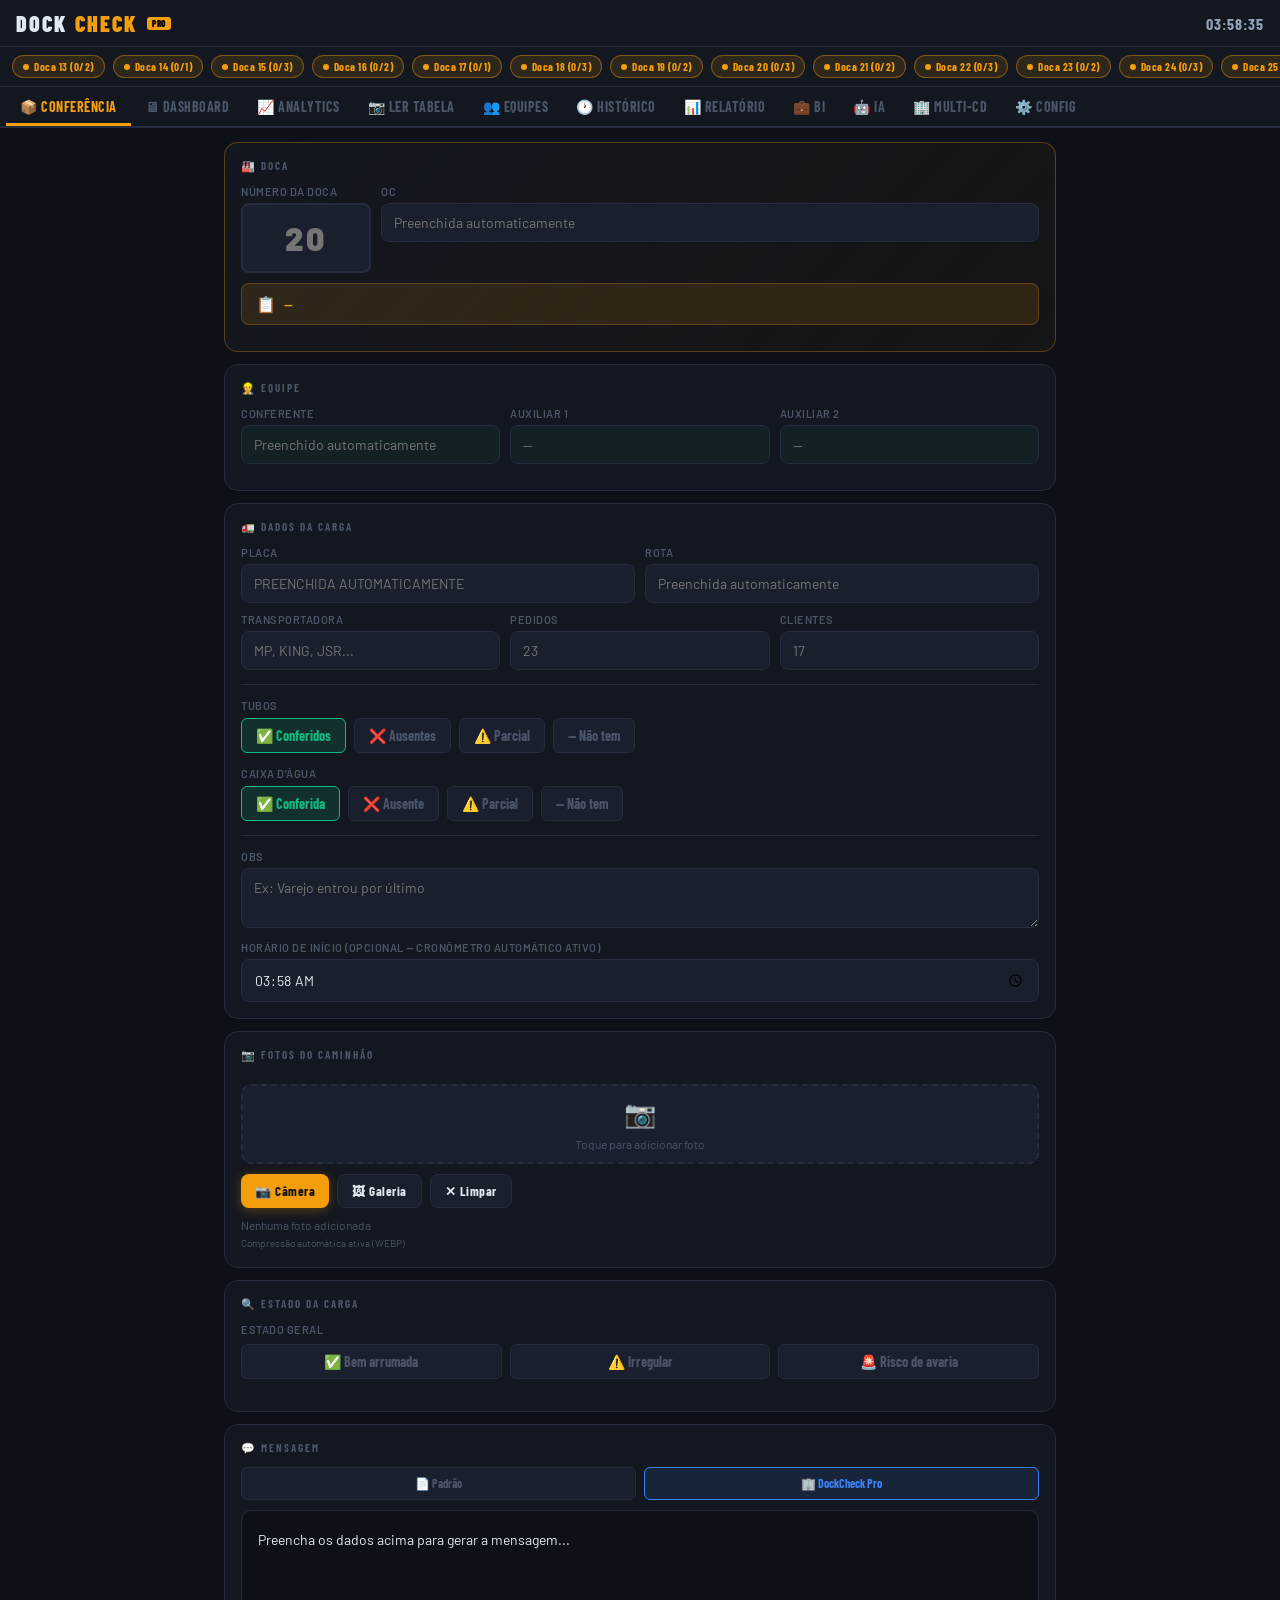
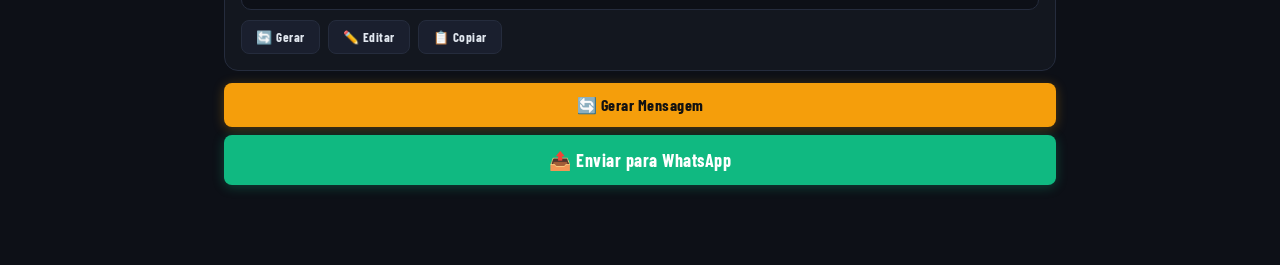
==== index.html @ 2755572d "Rename index-18.html to index.html" ====
<!DOCTYPE html>
<html lang="pt-BR">
<head>
<meta charset="UTF-8">
<meta name="viewport" content="width=device-width, initial-scale=1.0, maximum-scale=1.0, user-scalable=no">
<meta name="theme-color" content="#111318">
<meta name="mobile-web-app-capable" content="yes">
<meta name="apple-mobile-web-app-capable" content="yes">
<meta name="apple-mobile-web-app-status-bar-style" content="black-translucent">
<meta name="apple-mobile-web-app-title" content="DockCheck">
<link rel="manifest" href="manifest.json">
<link rel="apple-touch-icon" href="icons/icon-192.png">
<title>DockCheck PRO</title>
<!-- Fase 13: Theme + i18n — antes do splash para evitar flash -->
<script src="theme.js"></script>
<script src="i18n.js"></script>
<!-- Fase 13: Splash screen — deve ser o primeiro script a executar -->
<script src="splash.js"></script>
<link rel="preconnect" href="https://fonts.googleapis.com">
<link rel="stylesheet" href="https://fonts.googleapis.com/css2?family=Barlow+Condensed:wght@400;600;700;800;900&family=Barlow:wght@400;500;600&display=swap">
<link rel="stylesheet" href="style.css">
<link rel="stylesheet" href="mobile.css">
<!-- Socket.IO client para conexão realtime com Railway -->
<script src="https://cdn.socket.io/4.7.5/socket.io.min.js"></script>
</head>
<body>

<!-- TOPBAR -->
<header class="topbar">
  <div class="logo">DOCK<em>CHECK</em><span class="logo-badge">PRO</span></div>
  <div class="topbar-right">
    <div id="backend-status" style="display:none"></div>
    <span id="sync-queue-badge" style="display:none;font-size:10px;color:var(--acc);font-weight:700;font-family:'Barlow Condensed',sans-serif;letter-spacing:.3px"></span>
    <div id="header-user" style="display:none;align-items:center;gap:4px"></div>
    <div class="clock" id="clock">--:--</div>
  </div>
</header>

<!-- LIVE STRIP DE DOCAS ATIVAS -->
<div class="live-strip" id="live-strip">
  <div class="live-chip" style="color:var(--mut);border-color:transparent">⬡ Nenhuma doca ativa</div>
</div>

<!-- NAV -->
<nav class="nav">
  <button class="ntab on"  onclick="goTab('conferencia',this)">📦 Conferência</button>
  <button class="ntab"     onclick="goTab('dashboard',this)">🖥 Dashboard</button>
  <button class="ntab"     onclick="goTab('analytics',this)">📈 Analytics</button>
  <button class="ntab"     onclick="goTab('cloud',this)">📷 Ler Tabela</button>
  <button class="ntab"     onclick="goTab('equipes',this)">👥 Equipes</button>
  <button class="ntab"     onclick="goTab('historico',this)">🕐 Histórico</button>
  <button class="ntab"     onclick="goTab('relatorio',this)">📊 Relatório</button>
  <button class="ntab"     onclick="goTab('bi',this)">💼 BI</button>
  <button class="ntab"     onclick="goTab('ia',this)">🤖 IA</button>
  <button class="ntab"     onclick="goTab('multicd',this); if(!window._mcInited){window._mcInited=true; multiCDInit();}">🏢 Multi-CD</button>
  <button class="ntab"     onclick="goTab('config',this)">⚙️ Config</button>
</nav>

<!-- ════════════════════════════════════════
     TAB: DASHBOARD OPERACIONAL v3
════════════════════════════════════════ -->
<section class="tab" id="tab-dashboard">

  <!-- HEADER OPERACIONAL -->
  <div class="dh-header">
    <div class="dh-header-left">
      <div class="dh-pulse-ring"></div>
      <div>
        <div class="dh-header-title">CENTRAL OPERACIONAL</div>
        <div class="dh-header-sub" id="dash-turno-label">Turno — --:-- às --:--</div>
      </div>
    </div>
    <div class="dh-header-right">
      <div>
        <div class="dh-clock" id="dash-sys-time">--:--:--</div>
        <div class="dh-live-badge"><span class="dh-live-dot"></span>LIVE</div>
      </div>
      <button class="dh-refresh-btn" onclick="renderDashboard()" title="Atualizar">↻</button>
    </div>
  </div>

  <!-- KPI GRID 2x2 — DENSO -->
  <div class="dh-kpi-grid">

    <div class="dh-kpi dh-kpi-green" id="kpi-ativas">
      <div class="dh-kpi-glow green"></div>
      <div class="dh-kpi-top">
        <div class="dh-kpi-icon">🏭</div>
        <div class="dh-kpi-badge green blink-badge">● AO VIVO</div>
      </div>
      <div class="dh-kpi-num" id="dash-docas-ativas">0</div>
      <div class="dh-kpi-label">Docas em operação</div>
      <div class="dh-kpi-micro">
        <span id="kpi-micro-pendentes" class="dh-micro-val">—</span>
        <span class="dh-micro-lbl">OCs pendentes</span>
      </div>
      <div class="dh-kpi-bar"><div class="dh-kpi-prog green" id="dash-bar-ativas" style="width:0%"></div></div>
    </div>

    <div class="dh-kpi dh-kpi-blue" id="kpi-ocs">
      <div class="dh-kpi-glow blue"></div>
      <div class="dh-kpi-top">
        <div class="dh-kpi-icon">✅</div>
        <div class="dh-kpi-badge blue">TURNO</div>
      </div>
      <div class="dh-kpi-num" id="dash-ocs-ok">0</div>
      <div class="dh-kpi-label">OCs finalizadas</div>
      <div class="dh-kpi-micro">
        <span id="kpi-micro-efic" class="dh-micro-val">—</span>
        <span class="dh-micro-lbl">eficiência</span>
      </div>
      <div class="dh-kpi-bar"><div class="dh-kpi-prog blue" id="dash-bar-ok" style="width:0%"></div></div>
    </div>

    <div class="dh-kpi dh-kpi-red" id="kpi-atraso">
      <div class="dh-kpi-glow red"></div>
      <div class="dh-kpi-top">
        <div class="dh-kpi-icon">⚠️</div>
        <div class="dh-kpi-badge red" id="kpi-badge-atraso">CRÍTICO</div>
      </div>
      <div class="dh-kpi-num" id="dash-docas-atraso">0</div>
      <div class="dh-kpi-label">Docas em atraso</div>
      <div class="dh-kpi-micro">
        <span id="kpi-micro-limite" class="dh-micro-val">+90min</span>
        <span class="dh-micro-lbl">limite</span>
      </div>
      <div class="dh-kpi-bar"><div class="dh-kpi-prog red" id="dash-bar-atraso" style="width:0%"></div></div>
    </div>

    <div class="dh-kpi dh-kpi-acc" id="kpi-tempo">
      <div class="dh-kpi-glow acc"></div>
      <div class="dh-kpi-top">
        <div class="dh-kpi-icon">⏱</div>
        <div class="dh-kpi-badge acc">MÉDIA</div>
      </div>
      <div class="dh-kpi-num" id="dash-tempo-med">—</div>
      <div class="dh-kpi-label">Tempo médio/OC</div>
      <div class="dh-kpi-micro">
        <span id="kpi-micro-meta" class="dh-micro-val">meta 90min</span>
        <span class="dh-micro-lbl">referência</span>
      </div>
      <div class="dh-kpi-bar"><div class="dh-kpi-prog acc" id="dash-bar-tempo" style="width:0%"></div></div>
    </div>

  </div>

  <!-- MINI KPI STRIP — RESUMO DO TURNO -->
  <div class="dh-mini-strip">
    <div class="dh-mini-kpi">
      <div class="dh-mini-icon">📦</div>
      <div class="dh-mini-body">
        <div class="dh-mini-num" id="dash-total-ped">—</div>
        <div class="dh-mini-lbl">Pedidos</div>
      </div>
    </div>
    <div class="dh-mini-kpi">
      <div class="dh-mini-icon">👤</div>
      <div class="dh-mini-body">
        <div class="dh-mini-num" id="dash-total-cli">—</div>
        <div class="dh-mini-lbl">Clientes</div>
      </div>
    </div>
    <div class="dh-mini-kpi">
      <div class="dh-mini-icon">🚛</div>
      <div class="dh-mini-body">
        <div class="dh-mini-num" id="dash-total-transp">—</div>
        <div class="dh-mini-lbl">Transportadoras</div>
      </div>
    </div>
    <div class="dh-mini-kpi">
      <div class="dh-mini-icon">👷</div>
      <div class="dh-mini-body">
        <div class="dh-mini-num" id="dash-total-conf">—</div>
        <div class="dh-mini-lbl">Conferentes</div>
      </div>
    </div>
  </div>

  <!-- MAPA VISUAL DAS DOCAS -->
  <div class="dh-section-title">
    <span class="dh-section-dot green blink"></span>
    MAPA DE DOCAS
    <button class="dh-tv-btn" onclick="dashboardFullscreen()" title="Modo TV">⛶ TV</button>
  </div>
  <div class="dh-mapa-docas" id="dash-mapa-docas">
    <div class="dh-empty"><div class="dh-empty-icon">🗺</div><div>Carregando mapa...</div></div>
  </div>

  <!-- INDICADORES AVANÇADOS -->
  <div class="dh-section-title">
    <span class="dh-section-dot blue"></span>
    INDICADORES OPERACIONAIS
  </div>
  <div class="dh-indicadores-grid">
    <div class="dh-ind-card">
      <div class="dh-ind-label">Taxa de conclusão</div>
      <div class="dh-ind-val" id="ind-taxa-conclusao">—</div>
      <div class="dh-ind-bar-wrap"><div class="dh-ind-bar blue" id="ind-bar-conclusao" style="width:0%"></div></div>
    </div>
    <div class="dh-ind-card">
      <div class="dh-ind-label">Produtividade/hora</div>
      <div class="dh-ind-val" id="ind-prod-hora">—</div>
      <div class="dh-ind-bar-wrap"><div class="dh-ind-bar green" id="ind-bar-prod" style="width:0%"></div></div>
    </div>
    <div class="dh-ind-card">
      <div class="dh-ind-label">% Docas em atraso</div>
      <div class="dh-ind-val" id="ind-pct-atraso">—</div>
      <div class="dh-ind-bar-wrap"><div class="dh-ind-bar red" id="ind-bar-atraso" style="width:0%"></div></div>
    </div>
    <div class="dh-ind-card">
      <div class="dh-ind-label">Eficiência do turno</div>
      <div class="dh-ind-val" id="ind-efic-turno">—</div>
      <div class="dh-ind-bar-wrap"><div class="dh-ind-bar acc" id="ind-bar-efic" style="width:0%"></div></div>
    </div>
  </div>

  <!-- FEED OPERACIONAL AO VIVO -->
  <div class="dh-section-title">
    <span class="dh-section-dot green blink"></span>
    FEED OPERACIONAL
    <span class="dh-live-tag">● AO VIVO</span>
  </div>
  <div class="dh-feed" id="dash-feed">
    <div class="dh-empty"><div class="dh-empty-icon">📡</div><div>Aguardando eventos operacionais...</div></div>
  </div>

  <!-- ALERTAS -->
  <div id="dash-alertas-wrap" style="display:none">
    <div class="dh-section-title red">
      <span class="dh-section-dot red blink"></span>
      ALERTAS OPERACIONAIS
    </div>
    <div id="dash-alertas"></div>
  </div>

  <!-- DOCAS EM OPERAÇÃO -->
  <div class="dh-section-title">
    <span class="dh-section-dot green blink"></span>
    DOCAS EM OPERAÇÃO AGORA
    <span id="dash-docas-count-label" class="dh-section-count"></span>
  </div>
  <div id="dash-docas-painel">
    <div class="dh-empty"><div class="dh-empty-icon">🏭</div><div>Nenhuma doca em operação no momento</div></div>
  </div>

  <!-- RANKING EQUIPES -->
  <div class="dh-section-title">
    <span class="dh-section-dot acc"></span>
    RANKING DE EQUIPES — TURNO ATUAL
  </div>
  <div id="dash-ranking-eq">
    <div class="dh-empty"><div class="dh-empty-icon">👥</div><div>Nenhuma operação registrada ainda</div></div>
  </div>

  <!-- RANKING DOCAS -->
  <div class="dh-section-title">
    <span class="dh-section-dot blue"></span>
    PRODUTIVIDADE POR DOCA
  </div>
  <div id="dash-ranking-docas" style="padding-bottom:40px">
    <div class="dh-empty"><div class="dh-empty-icon">📊</div><div>Nenhuma operação registrada ainda</div></div>
  </div>

</section>

<!-- ════════════════════════════════════════
     TAB: CONFERÊNCIA
════════════════════════════════════════ -->
<section class="tab on" id="tab-conferencia">

  <!-- CRONÔMETRO VISUAL -->
  <div class="timer-bar" id="timer-bar">
    <div>
      <div class="timer-label">⏱ Em conferência</div>
      <div class="timer-display" id="timer-display">00:00</div>
    </div>
    <div style="flex:1">
      <div class="timer-bar-fill"><div class="timer-bar-prog" id="timer-prog" style="width:0%"></div></div>
      <div style="font-size:10px;color:var(--mut);margin-top:4px" id="timer-meta">Média geral: —</div>
    </div>
    <button class="btn btn-ghost btn-xs" onclick="pausarTimer()">⏸ Pausar</button>
  </div>

  <!-- DOCA + OC -->
  <div class="card card-highlight">
    <div class="ctitle">🏭 Doca</div>
    <div class="row">
      <div class="fg" style="flex:0 0 130px">
        <label>Número da Doca</label>
        <input id="f-doca" class="doca-big" type="text" placeholder="20" maxlength="6" oninput="onDocaInput(this.value)">
        <!-- Fase 13 Etapa 7: chip de status GPS -->
        <span id="geo-conf-chip" style="display:none;margin-top:4px;font-size:10px;font-weight:700;font-family:'Barlow Condensed',sans-serif;padding:2px 8px;border-radius:4px;letter-spacing:.3px"></span>
      </div>
      <div class="fg">
        <label>OC</label>
        <input id="f-oc" type="text" placeholder="Preenchida automaticamente">
      </div>
    </div>

    <!-- status da fila de OC -->
    <div class="fila-status" id="fila-status">
      <span>📋</span>
      <div id="fila-label">—</div>
      <div class="oc-progress" id="oc-progress"></div>
    </div>

    <!-- multi-equipe -->
    <div id="multi-sel" style="display:none;margin-top:6px">
      <label style="font-size:11px;color:var(--mut);font-weight:600;text-transform:uppercase;letter-spacing:.5px">Mais de uma equipe — selecione:</label>
      <select id="sel-eq" onchange="escolherEquipe()" style="margin-top:6px;width:100%;background:var(--surf2);border:1.5px solid var(--bord);border-radius:8px;color:var(--txt);font-size:14px;padding:10px 12px;outline:none"></select>
    </div>

    <!-- multi-OC -->
    <div id="multi-oc" style="display:none;margin-top:6px">
      <label style="font-size:11px;color:var(--mut);font-weight:600;text-transform:uppercase;letter-spacing:.5px">Mais de uma OC nesta doca — selecione:</label>
      <select id="sel-oc" onchange="escolherOC()" style="margin-top:6px;width:100%;background:var(--surf2);border:1.5px solid var(--bord);border-radius:8px;color:var(--acc);font-family:'Barlow Condensed',sans-serif;font-size:16px;font-weight:700;padding:10px 12px;outline:none"></select>
    </div>
  </div>

  <!-- EQUIPE -->
  <div class="card">
    <div class="ctitle">👷 Equipe</div>
    <div class="row">
      <div class="fg"><label>Conferente</label><input id="f-conf" type="text" placeholder="Preenchido automaticamente" readonly></div>
      <div class="fg"><label>Auxiliar 1</label><input id="f-aux1" type="text" placeholder="—" readonly></div>
      <div class="fg"><label>Auxiliar 2</label><input id="f-aux2" type="text" placeholder="—" readonly></div>
    </div>
  </div>

  <!-- DADOS DA CARGA -->
  <div class="card">
    <div class="ctitle">🚛 Dados da Carga</div>
    <div class="row">
      <div class="fg"><label>Placa</label><input id="f-placa" type="text" placeholder="Preenchida automaticamente" style="text-transform:uppercase"></div>
      <div class="fg"><label>Rota</label><input id="f-rota" type="text" placeholder="Preenchida automaticamente"></div>
    </div>
    <div class="row">
      <div class="fg"><label>Transportadora</label><input id="f-transp" type="text" placeholder="MP, KING, JSR..."></div>
      <div class="fg"><label>Pedidos</label><input id="f-pedidos" type="number" placeholder="23"></div>
      <div class="fg"><label>Clientes</label><input id="f-clientes" type="number" placeholder="17"></div>
    </div>
    <div class="sep"></div>
    <label style="font-size:11px;color:var(--mut);font-weight:600;text-transform:uppercase;letter-spacing:.5px;display:block;margin-bottom:6px">Tubos</label>
    <div class="strow" style="margin-bottom:14px">
      <button class="stbtn on" id="tb-conf" onclick="setSt('tubos','Conferidos')">✅ Conferidos</button>
      <button class="stbtn"    id="tb-aus"  onclick="setSt('tubos','Ausentes')">❌ Ausentes</button>
      <button class="stbtn"    id="tb-par"  onclick="setSt('tubos','Parcial')">⚠️ Parcial</button>
      <button class="stbtn"    id="tb-nt"   onclick="setSt('tubos','Não tem')">— Não tem</button>
    </div>
    <input type="hidden" id="f-tubos" value="Conferidos">
    <label style="font-size:11px;color:var(--mut);font-weight:600;text-transform:uppercase;letter-spacing:.5px;display:block;margin-bottom:6px">Caixa d'água</label>
    <div class="strow" style="margin-bottom:14px">
      <button class="stbtn on" id="cb-conf" onclick="setSt('caixa','Conferida')">✅ Conferida</button>
      <button class="stbtn"    id="cb-aus"  onclick="setSt('caixa','Ausente')">❌ Ausente</button>
      <button class="stbtn"    id="cb-par"  onclick="setSt('caixa','Parcial')">⚠️ Parcial</button>
      <button class="stbtn"    id="cb-nt"   onclick="setSt('caixa','Não tem')">— Não tem</button>
    </div>
    <input type="hidden" id="f-caixa" value="Conferida">
    <div class="sep"></div>
    <div class="fg" style="margin-bottom:10px">
      <label>OBS</label>
      <textarea id="f-obs" placeholder="Ex: Varejo entrou por último"></textarea>
    </div>
    <div class="fg">
      <label>Horário de Início (opcional — cronômetro automático ativo)</label>
      <input id="f-hora" type="time">
    </div>
  </div>

  <!-- FOTOS -->
  <div class="card">
    <div class="ctitle">📷 Fotos do Caminhão</div>
    <div id="fotos-grid" style="display:grid;grid-template-columns:repeat(auto-fill,minmax(100px,1fr));gap:8px;margin-bottom:10px"></div>
    <div class="farea" id="farea-add" onclick="document.getElementById('inp-cam').click()" style="min-height:80px">
      <div class="ficon" style="font-size:26px">📷</div>
      <div class="fhint" style="font-size:12px">Toque para adicionar foto</div>
    </div>
    <input type="file" id="inp-cam" accept="image/*" capture="environment" style="display:none" onchange="addFoto(event)">
    <input type="file" id="inp-gal" accept="image/*" multiple style="display:none" onchange="addFoto(event)">
    <div class="brow">
      <button class="btn btn-acc btn-sm" onclick="document.getElementById('inp-cam').click()">📷 Câmera</button>
      <button class="btn btn-ghost btn-sm" onclick="document.getElementById('inp-gal').click()">🖼 Galeria</button>
      <button class="btn btn-ghost btn-sm" onclick="clearFotos()">✕ Limpar</button>
    </div>
    <p class="hint" style="margin-top:8px" id="fotos-count">Nenhuma foto adicionada</p>
    <p class="hint" style="margin-top:2px;font-size:10px;color:var(--mut)" id="fotos-size-info">Compressão automática ativa (WEBP)</p>
  </div>

  <!-- AVALIAÇÃO DE CARGA -->
  <div class="card">
    <div class="ctitle">🔍 Estado da Carga</div>
    <input type="hidden" id="f-carga-estado" value="">
    <input type="hidden" id="f-carga-problemas" value="">

    <!-- Estado geral -->
    <label style="font-size:11px;color:var(--mut);font-weight:600;text-transform:uppercase;letter-spacing:.5px;display:block;margin-bottom:8px">Estado geral</label>
    <div class="strow" style="margin-bottom:16px">
      <button class="stbtn" id="cg-ok"   onclick="setCargaEstado('OK')"    style="flex:1;justify-content:center">✅ Bem arrumada</button>
      <button class="stbtn" id="cg-irr"  onclick="setCargaEstado('IRR')"   style="flex:1;justify-content:center">⚠️ Irregular</button>
      <button class="stbtn" id="cg-risc" onclick="setCargaEstado('RISC')"  style="flex:1;justify-content:center">🚨 Risco de avaria</button>
    </div>

    <!-- Problemas específicos (aparece só se Irregular ou Risco) -->
    <div id="carga-problemas-wrap" style="display:none">
      <label style="font-size:11px;color:var(--mut);font-weight:600;text-transform:uppercase;letter-spacing:.5px;display:block;margin-bottom:8px">Problemas identificados (selecione todos)</label>
      <div class="strow" style="flex-wrap:wrap;gap:6px">
        <button class="stbtn stbtn-multi" id="cp-tubos"   onclick="toggleProblema('Tubos/canos soltos')">🔧 Tubos/canos soltos</button>
        <button class="stbtn stbtn-multi" id="cp-amar"    onclick="toggleProblema('Sem amarração')">📦 Sem amarração</button>
        <button class="stbtn stbtn-multi" id="cp-mix"     onclick="toggleProblema('Itens misturados')">🔀 Itens misturados</button>
        <button class="stbtn stbtn-multi" id="cp-bal"     onclick="toggleProblema('Carga desbalanceada')">⚖️ Desbalanceada</button>
        <button class="stbtn stbtn-multi" id="cp-prot"    onclick="toggleProblema('Sem proteção')">🛡 Sem proteção</button>
        <button class="stbtn stbtn-multi" id="cp-vol"     onclick="toggleProblema('Volumes abertos')">📂 Volumes abertos</button>
        <button class="stbtn stbtn-multi" id="cp-emp"     onclick="toggleProblema('Empilhamento irregular')">📚 Empilhamento irregular</button>
        <button class="stbtn stbtn-multi" id="cp-avr"     onclick="toggleProblema('Avaria visível')">💥 Avaria visível</button>
      </div>
    </div>
  </div>

  <!-- MENSAGEM -->
  <div class="card">
    <div class="ctitle">💬 Mensagem</div>
    <!-- Seletor de template -->
    <div style="display:flex;gap:8px;margin-bottom:10px">
      <button class="stbtn" id="tmpl-pad-btn"   onclick="setTmplMode('padrao')"  style="flex:1;justify-content:center;font-size:12px">📄 Padrão</button>
      <button class="stbtn on"    id="tmpl-siren-btn"  onclick="setTmplMode('siren')"   style="flex:1;justify-content:center;font-size:12px">🏢 DockCheck Pro</button>
    </div>
    <div id="msgbox" class="msgbox">Preencha os dados acima para gerar a mensagem...</div>
    <div class="brow">
      <button class="btn btn-ghost btn-sm" onclick="gerarMsg()">🔄 Gerar</button>
      <button class="btn btn-ghost btn-sm" onclick="editarMsg()">✏️ Editar</button>
      <button class="btn btn-ghost btn-sm" onclick="copiarMsg()">📋 Copiar</button>
    </div>
  </div>

  <div class="brow" style="margin-bottom:30px">
    <button class="btn btn-acc btn-full" onclick="gerarMsg()">🔄 Gerar Mensagem</button>
    <button class="btn btn-grn btn-full" style="font-size:18px;padding:14px" onclick="abrirEnvio()">📤 Enviar para WhatsApp</button>
  </div>

</section>

<!-- ════════════════════════════════════════
     TAB: LER TABELA (OCR)
════════════════════════════════════════ -->
<section class="tab" id="tab-cloud">
  <div class="card">
    <div class="ctitle">📄 Foto da Tabela Diária</div>
    <div class="farea" id="farea-tab" onclick="document.getElementById('inp-tab').click()">
      <div class="ficon">📄</div>
      <div class="fhint">Tire foto ou selecione a tabela impressa</div>
    </div>
    <input type="file" id="inp-tab" accept="image/*" style="display:none" onchange="loadTab(event)">
    <div class="brow">
      <button class="btn btn-ghost btn-sm" onclick="document.getElementById('inp-tab').setAttribute('capture','environment');document.getElementById('inp-tab').click()">📷 Câmera</button>
      <button class="btn btn-ghost btn-sm" onclick="document.getElementById('inp-tab').removeAttribute('capture');document.getElementById('inp-tab').click()">📁 Galeria</button>
      <button class="btn btn-ghost btn-sm" onclick="clearTab()">✕ Limpar</button>
    </div>
  </div>
  <button class="btn btn-acc btn-full" id="btn-ocr" disabled onclick="rodarOCR()" style="margin-bottom:14px">🤖 Extrair dados com IA</button>
  <div id="ocr-status" style="display:none"></div>
  <div id="ocr-res" style="display:none">
    <div class="card">
      <div class="ctitle">📊 Dados — toque em ↗ Usar para preencher a conferência</div>
      <div class="tscroll">
        <table>
          <thead><tr><th>Placa</th><th>OC</th><th>Doca</th><th>Rota</th><th>Ped.</th><th>Cli.</th><th>Transp.</th><th>Ação</th></tr></thead>
          <tbody id="tbody-res"></tbody>
        </table>
      </div>
      <div class="brow">
        <button class="btn btn-ghost btn-sm" onclick="exportCSV()">📥 CSV</button>
        <button class="btn btn-ghost btn-sm" onclick="salvarTabela()">💾 Histórico</button>
      </div>
    </div>
  </div>
</section>

<!-- ════════════════════════════════════════
     TAB: EQUIPES
════════════════════════════════════════ -->
<section class="tab" id="tab-equipes">
  <div style="display:flex;justify-content:space-between;align-items:center;margin-bottom:14px">
    <h2 style="font-family:'Barlow Condensed',sans-serif;font-size:22px;font-weight:800">Equipes</h2>
    <button class="btn btn-acc btn-sm" onclick="abrirModalEq()">+ Nova Equipe</button>
  </div>
  <div id="lista-eq"><div class="empty"><div class="empty-icon">👥</div><p>Nenhuma equipe.</p></div></div>
</section>

<!-- ════════════════════════════════════════
     TAB: HISTÓRICO
════════════════════════════════════════ -->
<section class="tab" id="tab-historico">
  <div style="display:flex;justify-content:space-between;align-items:center;margin-bottom:14px">
    <h2 style="font-family:'Barlow Condensed',sans-serif;font-size:22px;font-weight:800">Histórico</h2>
    <button class="btn btn-ghost btn-sm" onclick="limparHist()">🗑 Limpar</button>
  </div>
  <div id="lista-hist"><div class="empty"><div class="empty-icon">📦</div><p>Nenhum registro.</p></div></div>
</section>

<!-- ════════════════════════════════════════
     TAB: RELATÓRIO
════════════════════════════════════════ -->
<section class="tab" id="tab-relatorio">

  <!-- FILTROS -->
  <div class="card">
    <div class="ctitle">🔍 Filtros</div>
    <div class="row">
      <div class="fg">
        <label>Data</label>
        <input type="date" id="rel-data" oninput="renderRelatorio()">
      </div>
      <div class="fg">
        <label>Turno</label>
        <select id="rel-turno" onchange="renderRelatorio()">
          <option value="">Todos os turnos</option>
          <option value="manha">☀️ Manhã (06h–14h)</option>
          <option value="tarde">🌤 Tarde (14h–22h)</option>
          <option value="noite">🌙 Noite (22h–06h)</option>
        </select>
      </div>
      <div class="fg" style="display:flex;align-items:flex-end">
        <button class="btn btn-ghost btn-sm btn-full" onclick="limparFiltros()">✕ Limpar filtros</button>
      </div>
    </div>
    <p class="hint" id="rel-summary" style="margin-top:4px"></p>
  </div>

  <!-- RESUMO GERAL -->
  <div class="card">
    <div class="ctitle">📊 Resumo geral</div>
    <div class="stats-grid">
      <div class="stat-box">
        <div class="stat-num" id="rel-stat-cargas">—</div>
        <div class="stat-label">Cargas</div>
      </div>
      <div class="stat-box">
        <div class="stat-num" id="rel-stat-docas">—</div>
        <div class="stat-label">Docas ativas</div>
      </div>
      <div class="stat-box">
        <div class="stat-num" style="color:var(--grn)" id="rel-stat-tempo">—</div>
        <div class="stat-label">Tempo médio</div>
      </div>
      <div class="stat-box">
        <div class="stat-num" id="rel-stat-confs">—</div>
        <div class="stat-label">Conferentes</div>
      </div>
      <div class="stat-box">
        <div class="stat-num" style="color:var(--grn)" id="rel-stat-pedidos">—</div>
        <div class="stat-label">Total pedidos</div>
      </div>
      <div class="stat-box">
        <div class="stat-num" style="color:var(--blue)" id="rel-stat-clientes">—</div>
        <div class="stat-label">Total clientes</div>
      </div>
    </div>
  </div>

  <!-- GRÁFICO DE BARRAS: CARGAS POR DOCA -->
  <div class="card">
    <div class="ctitle">📊 Cargas por doca</div>
    <div class="chart-wrap">
      <canvas id="chart-docas" height="180"></canvas>
    </div>
  </div>

  <!-- GRÁFICO: TEMPO MÉDIO POR DOCA -->
  <div class="card">
    <div class="ctitle">⏱ Tempo médio por doca (min)</div>
    <div class="chart-wrap">
      <canvas id="chart-tempo" height="180"></canvas>
    </div>
  </div>

  <!-- GRÁFICO PIZZA: TRANSPORTADORAS -->
  <div class="card">
    <div class="ctitle">🚛 Cargas por transportadora</div>
    <div class="chart-wrap" style="display:flex;gap:16px;align-items:center;flex-wrap:wrap">
      <canvas id="chart-transp" width="160" height="160" style="flex-shrink:0;max-width:160px"></canvas>
      <div id="transp-legend" style="flex:1;min-width:120px;font-size:12px;line-height:2"></div>
    </div>
  </div>

  <!-- ATIVIDADE POR DIA -->
  <div class="card">
    <div class="ctitle">📈 Atividade por dia</div>
    <div class="chart-wrap">
      <canvas id="chart-dias" height="140"></canvas>
    </div>
  </div>

  <!-- TOP 3 DOCAS RÁPIDAS -->
  <div class="card">
    <div class="ctitle">⚡ Docas mais rápidas — Top 3</div>
    <div class="podio-row" id="rel-podio-rapidas"></div>
    <p class="hint" style="margin-top:6px">⏱ Tempo médio entre início informado e registro.</p>
  </div>

  <!-- TOP 3 DOCAS LENTAS -->
  <div class="card">
    <div class="ctitle">🐢 Docas mais lentas — Top 3</div>
    <div class="podio-row" id="rel-podio-lentas"></div>
  </div>

  <!-- TOP 3 TEMPO MÉDIO -->
  <div class="card">
    <div class="ctitle">🏅 Top 3 por tempo médio de carregamento</div>
    <div class="podio-row" id="rel-top3-tempo"></div>
  </div>

  <!-- TABELA COMPLETA DOCAS -->
  <div class="card">
    <div class="ctitle">🏭 Relatório completo por doca</div>
    <div class="tscroll">
      <table>
        <thead><tr><th>#</th><th>Doca</th><th>Cargas</th><th>T. Total</th><th>T. Médio</th><th>+ Rápido</th><th>+ Lento</th><th>Conferentes</th></tr></thead>
        <tbody id="rel-tbody-docas"></tbody>
      </table>
    </div>
  </div>

  <!-- RANKING CONFERENTES -->
  <div class="card">
    <div class="ctitle">🏆 Ranking de conferentes</div>
    <div class="podio-row" id="rel-podio-conf" style="margin-bottom:14px"></div>
    <div class="tscroll">
      <table>
        <thead><tr><th>#</th><th>Conferente</th><th>Conferências</th><th>Ped. Totais</th><th>Clientes</th></tr></thead>
        <tbody id="rel-tbody-conf"></tbody>
      </table>
    </div>
  </div>

  <!-- RANKING TRANSPORTADORAS -->
  <div class="card">
    <div class="ctitle">🚚 Ranking transportadoras</div>
    <div class="tscroll">
      <table>
        <thead><tr><th>#</th><th>Transportadora</th><th>Cargas</th><th>T. Médio</th></tr></thead>
        <tbody id="rel-tbody-transp"></tbody>
      </table>
    </div>
  </div>

  <!-- ATIVIDADE POR DIA TABLE -->
  <div class="card">
    <div class="ctitle">📆 Atividade por dia</div>
    <div class="tscroll">
      <table>
        <thead><tr><th>Data</th><th>Conferências</th><th>Conferentes</th><th>Docas</th></tr></thead>
        <tbody id="rel-tbody-dias"></tbody>
      </table>
    </div>
  </div>

  <div class="brow" style="margin-bottom:12px">
    <button class="btn btn-acc btn-full" onclick="exportRelatorio()">📥 Exportar CSV</button>
  </div>

  <!-- WHATSAPP RELATÓRIO -->
  <div class="card" style="margin-bottom:30px;border-color:rgba(16,185,129,.25);background:linear-gradient(135deg,var(--surf) 0%,rgba(16,185,129,.04) 100%)">
    <div class="ctitle">💬 Enviar relatório via WhatsApp</div>
    <div style="display:flex;flex-direction:column;gap:8px;margin-top:4px">
      <button class="btn btn-grn btn-full" onclick="waRelatorioResumo()" style="font-size:17px;padding:14px">
        📤 Resumo rápido
      </button>
      <button class="btn btn-grn btn-full" onclick="waRelatorioCompleto()" style="font-size:17px;padding:14px">
        📋 Relatório completo
      </button>
    </div>
    <p class="hint" style="margin-top:10px">Texto copiado e compartilhado direto — com os filtros de data e turno aplicados.</p>
  </div>

</section>

<!-- ════════════════════════════════════════
     TAB: IA OPERACIONAL ENTERPRISE — FASE 9
════════════════════════════════════════ -->
<section class="tab" id="tab-ia">

  <!-- HEADER -->
  <div style="display:flex;justify-content:space-between;align-items:center;margin-bottom:4px;flex-wrap:wrap;gap:8px">
    <div>
      <div style="font-family:'Barlow Condensed',sans-serif;font-size:22px;font-weight:900;letter-spacing:1px">
        🤖 IA <span style="color:var(--acc)">OPERACIONAL</span>
      </div>
      <div style="font-size:10px;color:var(--mut);text-transform:uppercase;letter-spacing:.5px">Enterprise · Fase 9</div>
    </div>
    <button class="btn btn-acc btn-sm" onclick="iaEngine.refresh()">↻ Atualizar</button>
  </div>
  <div id="ia-last-update" class="ia-last-update">—</div>

  <!-- RESUMO EXECUTIVO -->
  <div class="ia-section">
    <div class="ia-section-title">📋 RESUMO DO TURNO</div>
    <div id="ia-resumo"><div class="ia-empty">Carregando...</div></div>
  </div>

  <!-- SCORE OPERACIONAL -->
  <div class="ia-section">
    <div class="ia-section-title">🏆 SCORE OPERACIONAL</div>
    <div class="card" style="padding:14px">
      <div id="ia-score-gauge"><div class="ia-empty">Carregando score...</div></div>
    </div>
  </div>

  <!-- ALERTAS -->
  <div class="ia-section">
    <div class="ia-section-title">
      🚨 ALERTAS ATIVOS
      <span id="ia-badge" style="display:none;background:var(--red);color:#fff;font-size:.65rem;padding:.1rem .35rem;border-radius:10px;font-weight:700"></span>
    </div>
    <div id="ia-alertas"><div class="ia-empty">Verificando alertas...</div></div>
  </div>

  <!-- INSIGHTS -->
  <div class="ia-section">
    <div class="ia-section-title">💡 INSIGHTS INTELIGENTES</div>
    <div id="ia-insights"><div class="ia-empty">Gerando insights...</div></div>
  </div>

  <!-- GARGALOS -->
  <div class="ia-section">
    <div class="ia-section-title">🔍 GARGALOS DETECTADOS</div>
    <div id="ia-gargalos"><div class="ia-empty">Analisando gargalos...</div></div>
  </div>

  <!-- TENDÊNCIAS -->
  <div class="ia-section">
    <div class="ia-section-title">📈 TENDÊNCIA HISTÓRICA</div>
    <div class="card" style="padding:14px">
      <div id="ia-tendencias-chart"><div class="ia-empty">Sem dados históricos suficientes</div></div>
    </div>
  </div>

  <!-- RANKINGS -->
  <div class="ia-section">
    <div class="ia-section-title">🥇 RANKING DE EQUIPES</div>
    <div class="card" style="padding:12px">
      <div id="ia-rank-equipes"><div class="ia-empty">—</div></div>
    </div>
  </div>

  <div class="ia-section">
    <div class="ia-section-title">🏭 RANKING DE DOCAS</div>
    <div class="card" style="padding:12px">
      <div id="ia-rank-docas"><div class="ia-empty">—</div></div>
    </div>
  </div>

  <div class="ia-section">
    <div class="ia-section-title">🚛 RANKING DE TRANSPORTADORAS</div>
    <div class="card" style="padding:12px">
      <div id="ia-rank-transportadoras"><div class="ia-empty">—</div></div>
    </div>
  </div>

  <div class="ia-section" style="padding-bottom:40px">
    <div class="ia-section-title">🌙 RANKING POR TURNO</div>
    <div class="card" style="padding:12px">
      <div id="ia-rank-turnos"><div class="ia-empty">—</div></div>
    </div>
  </div>

</section>

<!-- ════════════════════════════════════════
     TAB: CONFIG
════════════════════════════════════════ -->
<section class="tab" id="tab-config"><div id="sec-config-section">

<!-- ══ PREFERÊNCIAS DO APLICATIVO ══ -->
<div class="card" style="margin-bottom:12px">
  <div class="ctitle">⚙️ <span data-i18n="cfg_preferencias">Preferências do Aplicativo</span></div>

  <!-- Idioma -->
  <div style="margin-bottom:16px">
    <div style="font-size:11px;color:var(--mut);font-weight:700;letter-spacing:1px;text-transform:uppercase;margin-bottom:8px" data-i18n="cfg_idioma">🌎 Idioma</div>
    <div style="display:flex;gap:8px;flex-wrap:wrap">
      <button class="btn btn-ghost btn-sm" onclick="setLang('pt-BR')" id="lang-btn-pt"
        style="flex:1;min-width:100px;font-family:'Barlow Condensed',sans-serif;font-weight:700">
        🇧🇷 Português BR
      </button>
      <button class="btn btn-ghost btn-sm" onclick="setLang('en-US')" id="lang-btn-en"
        style="flex:1;min-width:100px;font-family:'Barlow Condensed',sans-serif;font-weight:700">
        🇺🇸 English
      </button>
      <button class="btn btn-ghost btn-sm" onclick="setLang('es')" id="lang-btn-es"
        style="flex:1;min-width:100px;font-family:'Barlow Condensed',sans-serif;font-weight:700">
        🇪🇸 Español
      </button>
    </div>
  </div>

  <!-- Tema -->
  <div>
    <div style="font-size:11px;color:var(--mut);font-weight:700;letter-spacing:1px;text-transform:uppercase;margin-bottom:8px" data-i18n="cfg_tema">🎨 Tema</div>
    <div class="theme-selector">
      <button class="theme-btn" id="theme-btn-dark" onclick="setTheme('dark')">
        🌙 <span data-i18n="cfg_tema_escuro">Escuro</span>
      </button>
      <button class="theme-btn" id="theme-btn-light" onclick="setTheme('light')">
        ☀️ <span data-i18n="cfg_tema_claro">Claro</span>
      </button>
    </div>
  </div>
</div>

</div>
  <div class="card">
    <div class="ctitle">🔑 API Key Anthropic (OCR + IA)</div>
    <p class="hint" style="margin-bottom:10px">Necessária para extrair tabelas e análise IA. Salva só neste navegador.</p>
    <div class="fg"><label>API Key</label><input type="password" id="cfg-key" placeholder="sk-ant-..."></div>
    <div class="brow"><button class="btn btn-acc btn-sm" onclick="salvarKey()">💾 Salvar</button></div>
  </div>
  <div class="card">
    <div class="ctitle">⏱ Tempo médio alvo (minutos)</div>
    <p class="hint" style="margin-bottom:10px">Usado pelo cronômetro para alertas de carga acima do tempo.</p>
    <div class="fg"><label>Minutos</label><input type="number" id="cfg-tempo-alvo" placeholder="45" min="1" max="480"></div>
    <div class="brow"><button class="btn btn-acc btn-sm" onclick="salvarTempoAlvo()">💾 Salvar</button></div>
  </div>
  <div class="card">
    <div class="ctitle">✏️ Template da Mensagem</div>
    <p class="hint" style="margin-bottom:10px">Placeholders: <code style="color:var(--grn)">[rota] [transp] [oc] [doca] [tubos] [caixa] [conf] [aux1] [aux2] [obs] [hora] [data] [pedidos] [clientes]</code></p>
    <textarea id="cfg-tmpl" rows="14" style="width:100%;background:var(--surf2);border:1.5px solid var(--bord);border-radius:8px;color:var(--txt);font-size:13px;padding:12px;resize:vertical;outline:none;font-family:'Barlow',sans-serif"></textarea>
    <div class="brow">
      <button class="btn btn-acc btn-sm" onclick="salvarTmpl()">💾 Salvar</button>
      <button class="btn btn-ghost btn-sm" onclick="resetTmpl()">↩ Padrão</button>
    </div>
  </div>
  <div class="card">
    <div class="ctitle">🧪 Dados de Teste</div>
    <p class="hint" style="margin-bottom:10px">Tabela real com 20 linhas + equipes de teste.</p>
    <div class="brow">
      <button class="btn btn-ghost btn-sm" onclick="resetEqTeste()">↩ Equipes de teste</button>
      <button class="btn btn-ghost btn-sm" onclick="resetTabTeste()">↩ Tabela de teste</button>
    </div>
  </div>
  <div class="card">
    <div class="ctitle">🗄️ Storage — Diagnóstico</div>
    <p class="hint" style="margin-bottom:10px">IndexedDB ativo desde a Fase 2. Dados operacionais migrados automaticamente do localStorage.</p>
    <div id="diag-output" style="font-size:12px;color:var(--mut);line-height:2;font-family:monospace">Clique em Verificar para carregar...</div>
    <div class="brow">
      <button class="btn btn-ghost btn-sm" onclick="verDiagnostico()">🔍 Verificar storage</button>
      <button class="btn btn-ghost btn-sm" onclick="exportarBackup()">💾 Backup JSON</button>
    </div>
  </div>
    <p class="hint" style="margin-bottom:10px">No Android Chrome: Menu → "Adicionar à tela inicial". No iOS Safari: Compartilhar → "Adicionar à Tela de Início".</p>
    <div id="pwa-install-wrap">
      <button class="btn btn-acc btn-sm" id="btn-pwa-install" style="display:none" onclick="installPWA()">📲 Instalar App</button>
    </div>
  </div>

  <!-- Seção de Biometria/PIN — renderizada por biometria.js -->
  <div id="bio-config-section"></div>

  <!-- Fase 13 Etapa 7: Seção de Geolocalização — renderizada por geo.js -->
  <div id="geo-config-section"></div>

  <!-- Fase 13 Etapa 8: Performance Mobile — renderizada por performance.js -->
  <div id="perf-config-section"></div>

</section>

<!-- ════════════════════════════════════════
     MODAL: EQUIPE
════════════════════════════════════════ -->
<div class="overlay" id="ov-eq">
  <div class="modal">
    <h3 id="eq-titulo">Nova Equipe</h3>
    <input type="hidden" id="eq-id">
    <div class="row"><div class="fg"><label>Conferente *</label><input id="eq-conf" type="text" placeholder="Rafael"></div></div>
    <div class="row">
      <div class="fg"><label>Auxiliar 1</label><input id="eq-aux1" type="text" placeholder="André"></div>
      <div class="fg"><label>Auxiliar 2</label><input id="eq-aux2" type="text" placeholder="Maurício"></div>
    </div>
    <div class="row">
      <div class="fg"><label>Docas (separadas por vírgula) *</label><input id="eq-docas" type="text" placeholder="17, 18, 20"></div>
    </div>
    <div class="row">
      <div class="fg"><label>Status</label>
        <select id="eq-status"><option value="ativa">Ativa</option><option value="inativa">Inativa</option></select>
      </div>
    </div>
    <div class="mfoot">
      <button class="btn btn-ghost" onclick="fecharModalEq()">Cancelar</button>
      <button class="btn btn-acc" onclick="salvarEquipe()">Salvar</button>
    </div>
  </div>
</div>

<!-- ════════════════════════════════════════
     MODAL: ENVIO WHATSAPP
════════════════════════════════════════ -->
<div class="overlay" id="ov-envio">
  <div class="modal" style="max-width:500px">
    <h3>📤 Enviar para WhatsApp</h3>
    <div id="env-foto-ok" style="display:none;margin-bottom:12px">
      <div id="env-fotos-preview" style="display:flex;gap:6px;overflow-x:auto;padding-bottom:4px"></div>
      <p class="hint" id="env-fotos-label" style="margin-top:6px"></p>
    </div>
    <div id="env-foto-vazia" style="background:var(--surf2);border:2px dashed var(--bord);border-radius:10px;padding:16px;text-align:center;margin-bottom:12px;display:none">
      <div style="font-size:28px;margin-bottom:4px">📷</div>
      <p style="color:var(--mut);font-size:12px">Sem foto — volte e tire a foto do caminhão</p>
    </div>
    <div class="wabubble" id="env-msg" contenteditable="true"></div>
    <p class="hint" style="margin-bottom:14px">✏️ Edite a mensagem se necessário antes de enviar.</p>
    <button class="btn btn-grn btn-full" onclick="compartilharTudo()" style="font-size:19px;padding:16px;margin-bottom:10px;letter-spacing:0">
      📤 Enviar foto + texto juntos
    </button>
    <div id="share-fallback" style="display:none;background:var(--acc-dim);border:1px solid rgba(245,158,11,.3);border-radius:8px;padding:12px;font-size:13px;line-height:1.7;margin-bottom:10px">
      <b style="color:var(--acc)">ℹ️ Compartilhamento direto não disponível neste navegador.</b><br>
      Texto copiado! No WhatsApp: abra o grupo → 📎 → Galeria → selecione a foto → cole o texto na legenda → envie.
    </div>
    <div class="mfoot">
      <button class="btn btn-ghost btn-sm" onclick="fecharEnvio()">Cancelar</button>
      <button class="btn btn-ghost btn-sm" onclick="soCopiar()">📋 Só copiar texto</button>
      <button class="btn btn-ghost btn-sm" onclick="registrarEnvio()">✅ Registrar</button>
    </div>
  </div>
</div>

<div id="toast"></div>


<!-- ════════════════════════════════════════
     TAB: ANALYTICS — INTELIGÊNCIA OPERACIONAL
════════════════════════════════════════ -->
<section class="tab" id="tab-analytics">

  <!-- HEADER -->
  <div class="an-header">
    <div class="an-header-left">
      <div class="an-header-icon">📈</div>
      <div>
        <div class="an-header-title">ANALYTICS OPERACIONAL</div>
        <div class="an-header-sub" id="an-sub">Analisando dados do turno...</div>
      </div>
    </div>
    <div class="an-header-right">
      <select id="an-filtro-periodo" onchange="renderAnalytics()" class="an-select">
        <option value="turno">Turno atual</option>
        <option value="hoje">Hoje completo</option>
        <option value="7dias">Últimos 7 dias</option>
        <option value="tudo">Todo histórico</option>
      </select>
    </div>
  </div>

  <!-- RESUMO EXECUTIVO -->
  <div class="an-section-title">
    <span class="an-dot acc"></span>RESUMO EXECUTIVO
  </div>
  <div class="an-exec-card" id="an-exec-card">
    <div class="an-exec-header">
      <div class="an-exec-title" id="an-exec-titulo">—</div>
      <div class="an-exec-status" id="an-exec-status"></div>
    </div>
    <div class="an-exec-grid">
      <div class="an-exec-item">
        <div class="an-exec-num" id="an-exec-cargas">—</div>
        <div class="an-exec-lbl">Cargas</div>
      </div>
      <div class="an-exec-item">
        <div class="an-exec-num" id="an-exec-tempo">—</div>
        <div class="an-exec-lbl">T. Médio</div>
      </div>
      <div class="an-exec-item">
        <div class="an-exec-num" id="an-exec-efic">—</div>
        <div class="an-exec-lbl">Eficiência</div>
      </div>
      <div class="an-exec-item">
        <div class="an-exec-num" id="an-exec-alertas">—</div>
        <div class="an-exec-lbl">Alertas</div>
      </div>
    </div>
    <div class="an-exec-resumo" id="an-exec-resumo">—</div>
  </div>

  <!-- INSIGHTS AUTOMÁTICOS -->
  <div class="an-section-title">
    <span class="an-dot blue blink"></span>INSIGHTS AUTOMÁTICOS
    <span class="an-live-tag">● IA</span>
  </div>
  <div id="an-insights">
    <div class="an-empty"><div class="an-empty-icon">🧠</div><div>Sem dados suficientes para gerar insights</div></div>
  </div>

  <!-- GRÁFICO: PRODUTIVIDADE POR HORA -->
  <div class="an-section-title">
    <span class="an-dot green"></span>PRODUTIVIDADE POR HORA
  </div>
  <div class="an-chart-card">
    <canvas id="an-chart-hora" height="160"></canvas>
  </div>

  <!-- GRÁFICO: TEMPO MÉDIO POR DOCA -->
  <div class="an-section-title">
    <span class="an-dot acc"></span>TEMPO MÉDIO POR DOCA (min)
  </div>
  <div class="an-chart-card">
    <canvas id="an-chart-doca-tempo" height="160"></canvas>
  </div>

  <!-- RANKINGS AVANÇADOS -->
  <div class="an-rankings-grid">

    <div>
      <div class="an-section-title">
        <span class="an-dot green"></span>⚡ DOCAS MAIS RÁPIDAS
      </div>
      <div id="an-rank-rapidas"></div>
    </div>

    <div>
      <div class="an-section-title">
        <span class="an-dot red"></span>🐢 DOCAS MAIS LENTAS
      </div>
      <div id="an-rank-lentas"></div>
    </div>

  </div>

  <!-- ANÁLISE POR TRANSPORTADORA -->
  <div class="an-section-title">
    <span class="an-dot blue"></span>ANÁLISE POR TRANSPORTADORA
  </div>
  <div class="an-chart-card" style="display:flex;gap:14px;align-items:center;flex-wrap:wrap">
    <canvas id="an-chart-transp" width="140" height="140" style="flex-shrink:0;max-width:140px"></canvas>
    <div id="an-transp-legend" style="flex:1;min-width:120px;font-size:12px;line-height:2.2"></div>
  </div>

  <!-- ANÁLISE POR EQUIPE -->
  <div class="an-section-title">
    <span class="an-dot acc"></span>ANÁLISE DE EQUIPES
  </div>
  <div id="an-equipes-rank"></div>

  <!-- PREVISÃO OPERACIONAL -->
  <div class="an-section-title">
    <span class="an-dot blue blink"></span>PREVISÃO OPERACIONAL
  </div>
  <div id="an-previsao">
    <div class="an-empty"><div class="an-empty-icon">🔮</div><div>Sem dados suficientes para previsão</div></div>
  </div>

  <!-- ANÁLISE DE GARGALOS -->
  <div class="an-section-title">
    <span class="an-dot red blink"></span>DETECÇÃO DE GARGALOS
  </div>
  <div id="an-gargalos" style="padding-bottom:40px">
    <div class="an-empty"><div class="an-empty-icon">🔍</div><div>Nenhum gargalo detectado</div></div>
  </div>

</section>

<!-- ════════════════════════════════════════
     TAB: BI EXECUTIVO ENTERPRISE — Fase 11
════════════════════════════════════════ -->
<section class="tab" id="tab-bi">

  <!-- HEADER -->
  <div class="bi-header">
    <div class="bi-header-left">
      <div class="bi-header-icon">💼</div>
      <div>
        <div class="bi-header-title">BI EXECUTIVO</div>
        <div class="bi-header-sub" id="bi-sub">Carregando dados corporativos...</div>
      </div>
    </div>
    <div class="bi-header-right">
      <select id="bi-filtro-periodo" onchange="renderBI()" class="bi-select">
        <option value="hoje">Hoje</option>
        <option value="7dias">Últimos 7 dias</option>
        <option value="30dias" selected>Últimos 30 dias</option>
        <option value="90dias">Últimos 90 dias</option>
        <option value="tudo">Todo histórico</option>
      </select>
      <button class="btn btn-ghost btn-sm" onclick="renderBI()" title="Atualizar">↻</button>
    </div>
  </div>

  <!-- ── SCORE CORPORATIVO ── -->
  <div class="bi-section-title">
    <span class="bi-dot acc blink"></span>SCORE CORPORATIVO
    <span class="bi-live-tag">● IA</span>
  </div>

  <div class="bi-score-wrap">
    <div class="bi-score-main">
      <div class="bi-score-num" id="bi-score-num">—</div>
      <div class="bi-score-right">
        <div class="bi-score-label" id="bi-score-label">—</div>
        <div class="bi-score-lbl-sub">Score geral da operação (0–100)</div>
        <div class="bi-score-bar-wrap">
          <div id="bi-score-bar" style="height:100%"></div>
        </div>
      </div>
    </div>
    <div class="bi-score-detalhe" id="bi-score-detalhe"></div>
  </div>

  <!-- ── KPIs CORPORATIVOS ── -->
  <div class="bi-section-title">
    <span class="bi-dot blue"></span>KPIs CORPORATIVOS
  </div>

  <div class="bi-kpi-grid">

    <div class="bi-kpi-card">
      <div class="bi-kpi-icon">🎯</div>
      <div class="bi-kpi-val" id="bi-kpi-sla">—</div>
      <div class="bi-kpi-lbl">SLA Operacional</div>
    </div>

    <div class="bi-kpi-card">
      <div class="bi-kpi-icon">⏱</div>
      <div class="bi-kpi-val" id="bi-kpi-tmedio">—</div>
      <div class="bi-kpi-lbl">Tempo Médio</div>
    </div>

    <div class="bi-kpi-card">
      <div class="bi-kpi-icon">✅</div>
      <div class="bi-kpi-val" id="bi-kpi-efic">—</div>
      <div class="bi-kpi-lbl">Eficiência</div>
    </div>

    <div class="bi-kpi-card">
      <div class="bi-kpi-icon">📦</div>
      <div class="bi-kpi-val" id="bi-kpi-vol">—</div>
      <div class="bi-kpi-lbl">Volume Total</div>
    </div>

    <div class="bi-kpi-card">
      <div class="bi-kpi-icon">⚠️</div>
      <div class="bi-kpi-val" id="bi-kpi-atraso">—</div>
      <div class="bi-kpi-lbl">Taxa de Atraso</div>
    </div>

    <div class="bi-kpi-card">
      <div class="bi-kpi-icon">🚨</div>
      <div class="bi-kpi-val" id="bi-kpi-ocurr">—</div>
      <div class="bi-kpi-lbl">Ocorrências</div>
    </div>

    <div class="bi-kpi-card">
      <div class="bi-kpi-icon">🏭</div>
      <div class="bi-kpi-val" id="bi-kpi-cap">—</div>
      <div class="bi-kpi-lbl">Capacidade Ativa</div>
    </div>

    <div class="bi-kpi-card">
      <div class="bi-kpi-icon">👷</div>
      <div class="bi-kpi-val" id="bi-kpi-prod">—</div>
      <div class="bi-kpi-lbl">Produtividade</div>
    </div>

  </div>

  <!-- ── ANÁLISE HISTÓRICA ── -->
  <div class="bi-section-title">
    <span class="bi-dot grn"></span>ANÁLISE HISTÓRICA
  </div>

  <div class="bi-chart-controls">
    <button class="bi-chart-btn on" id="bi-hist-btn-vol"
      onclick="document.getElementById('bi-hist-tipo').value='volume'; document.querySelectorAll('.bi-chart-btn').forEach(b=>b.classList.remove('on')); this.classList.add('on'); _biGraficoHistorico(_biEntries())">
      📦 Volume
    </button>
    <button class="bi-chart-btn" id="bi-hist-btn-tempo"
      onclick="document.getElementById('bi-hist-tipo').value='tempo'; document.querySelectorAll('.bi-chart-btn').forEach(b=>b.classList.remove('on')); this.classList.add('on'); _biGraficoHistorico(_biEntries())">
      ⏱ Tempo Médio
    </button>
    <button class="bi-chart-btn" id="bi-hist-btn-ped"
      onclick="document.getElementById('bi-hist-tipo').value='pedidos'; document.querySelectorAll('.bi-chart-btn').forEach(b=>b.classList.remove('on')); this.classList.add('on'); _biGraficoHistorico(_biEntries())">
      📋 Pedidos
    </button>
    <select id="bi-hist-tipo" style="display:none"><option value="volume">volume</option><option value="tempo">tempo</option><option value="pedidos">pedidos</option></select>
  </div>

  <div class="bi-chart-card">
    <canvas id="bi-chart-hist" height="180"></canvas>
  </div>

  <!-- ── HEATMAP OPERACIONAL ── -->
  <div class="bi-section-title">
    <span class="bi-dot red blink"></span>HEATMAP OPERACIONAL
    <span class="bi-live-tag" style="color:var(--acc)">Docas × Turnos</span>
  </div>

  <div class="bi-chart-card" style="padding:10px 8px">
    <div id="bi-heatmap">
      <div class="bi-empty"><div class="bi-empty-icon">🔥</div><div>Carregando heatmap...</div></div>
    </div>
  </div>

  <!-- ── COMPARATIVOS INTELIGENTES ── -->
  <div class="bi-section-title">
    <span class="bi-dot pur"></span>COMPARATIVOS INTELIGENTES
  </div>

  <div class="bi-comp-btns">
    <button class="bi-comp-btn on" data-tipo="turno"          onclick="biSetComparativo('turno')">☀️ Turno</button>
    <button class="bi-comp-btn"    data-tipo="equipe"         onclick="biSetComparativo('equipe')">👷 Equipe</button>
    <button class="bi-comp-btn"    data-tipo="doca"           onclick="biSetComparativo('doca')">🏭 Doca</button>
    <button class="bi-comp-btn"    data-tipo="transportadora" onclick="biSetComparativo('transportadora')">🚛 Transp.</button>
    <button class="bi-comp-btn"    data-tipo="periodo"        onclick="biSetComparativo('periodo')">📅 Período</button>
  </div>

  <div id="bi-comparativo-body">
    <div class="bi-empty"><div class="bi-empty-icon">📊</div><div>Carregando comparativo...</div></div>
  </div>

  <!-- ── TOP PERFORMERS ── -->
  <div class="bi-section-title">
    <span class="bi-dot acc"></span>TOP PERFORMERS
  </div>

  <div id="bi-performers">
    <div class="bi-empty"><div class="bi-empty-icon">🏆</div><div>Sem dados de performance</div></div>
  </div>

  <!-- ── ALERTAS ESTRATÉGICOS ── -->
  <div class="bi-section-title">
    <span class="bi-dot red blink"></span>ALERTAS ESTRATÉGICOS
  </div>

  <div id="bi-alertas">
    <div class="bi-empty"><div class="bi-empty-icon">🔔</div><div>Carregando alertas...</div></div>
  </div>

  <!-- ── IA EXECUTIVA ── -->
  <div class="bi-section-title">
    <span class="bi-dot blue blink"></span>ANÁLISE IA EXECUTIVA
    <span class="bi-live-tag">● CLAUDE</span>
  </div>

  <div class="bi-ia-wrap">
    <div class="bi-ia-btn-row">
      <button class="btn btn-acc" id="bi-ia-btn" onclick="biGerarRelatorioIA()"
        style="font-family:'Barlow Condensed',sans-serif;font-size:15px;font-weight:800;letter-spacing:1px;padding:10px 18px">
        🤖 Gerar Relatório IA
      </button>
      <button class="btn btn-ghost btn-sm" onclick="biExportarCSV()"
        style="font-family:'Barlow Condensed',sans-serif;font-size:13px;font-weight:700;letter-spacing:.5px">
        📥 Exportar CSV
      </button>
    </div>

    <div id="bi-ia-output"></div>
  </div>

  <div style="height:40px"></div>

</section>

<!-- ════════════════════════════════════════
     TAB: MULTI-CD (Fase 12)
════════════════════════════════════════ -->
<section class="tab" id="tab-multicd">
  <!-- Conteúdo gerado dinamicamente pelo multicd.js -->
</section>

<!-- ════════════════════════════════════════
     MODAL: LOGIN BACKEND
════════════════════════════════════════ -->
<div class="overlay" id="ov-login">
  <div class="modal" style="max-width:380px">
    <div style="text-align:center;margin-bottom:20px">
      <div style="font-family:'Barlow Condensed',sans-serif;font-size:28px;font-weight:900;letter-spacing:3px">
        DOCK<span style="color:var(--acc)">CHECK</span>
      </div>
      <div style="font-size:11px;color:var(--mut);letter-spacing:1px;margin-top:2px;text-transform:uppercase">Sistema Logístico Operacional</div>
    </div>
    <div class="fg" style="margin-bottom:10px">
      <label>Email</label>
      <input id="login-email" type="email" placeholder="operador@empresa.com" autocomplete="email">
    </div>
    <div class="fg" style="margin-bottom:16px">
      <label>Senha</label>
      <input id="login-senha" type="password" placeholder="••••••••" autocomplete="current-password"
        onkeydown="if(event.key==='Enter') loginSubmit()">
    </div>
    <div id="login-erro" style="font-size:12px;color:var(--red);margin-bottom:10px;min-height:16px;text-align:center"></div>
    <button id="login-btn" class="btn btn-acc btn-full" onclick="loginSubmit()" style="font-size:18px;padding:14px">
      🔑 Entrar
    </button>
    <p class="hint" style="margin-top:12px;text-align:center">
      Acesso restrito a operadores autorizados.<br>
      <span style="font-size:10px">Sem acesso? Fale com o administrador.</span>
    </p>
    <div style="margin-top:14px;padding-top:14px;border-top:1px solid var(--bord);text-align:center">
      <button class="btn btn-ghost btn-sm" onclick="document.getElementById('ov-login').classList.remove('on')"
        style="font-size:11px;color:var(--mut)">
        Continuar sem conta (modo local)
      </button>
    </div>
  </div>
</div>

<!-- ════ MÓDULOS JS (ordem obrigatória) ════ -->
<script src="storage.js"></script>
<script src="utils.js"></script>
<script src="connectivity.js"></script>
<script src="timer.js"></script>
<script src="fila.js"></script>
<script src="equipes.js"></script>
<script src="historico.js"></script>
<script src="conferencia.js"></script>
<script src="ocr.js"></script>
<script src="camera.js"></script>
<script src="whatsapp.js"></script>
<script src="relatorio.js"></script>
<script src="dashboard.js"></script>
<script src="analytics.js"></script>
<script src="ia.js"></script>
<script src="ia-engine.js"></script>
<script src="sync.js"></script>
<script src="security.js"></script>
<script src="backend.js"></script>
<script src="biometria.js"></script>
<script src="geo.js"></script>
<script src="performance.js"></script>
<script src="bi.js"></script>
<script src="multicd.js"></script>
<script src="offline.js"></script>
<script src="push.js"></script>
<script src="mobile.js"></script>
<script src="app.js"></script>

</body>
</html>
---- style.css ----
/* DockCheck v2 — Stylesheet */
/* Extraído de index.html — NÃO editar inline */

/* ═══════════════════════════════════════════════
   DESIGN TOKENS & RESET
═══════════════════════════════════════════════ */
:root{
  --bg:#0d1017;--surf:#13171f;--surf2:#1a1f2e;--surf3:#202535;
  --bord:#252c3d;--bord2:#2e3650;
  --acc:#f59e0b;--acc2:#fbbf24;--acc-dim:rgba(245,158,11,.12);
  --grn:#10b981;--grn-dim:rgba(16,185,129,.12);
  --red:#ef4444;--red-dim:rgba(239,68,68,.12);
  --blue:#3b82f6;--blue-dim:rgba(59,130,246,.12);
  --txt:#e2e8f0;--txt2:#94a3b8;--mut:#4a5568;
  --r:10px;--r2:14px;
  --shadow:0 4px 24px rgba(0,0,0,.4);
  --glow-acc:0 0 20px rgba(245,158,11,.2);
}
*{box-sizing:border-box;margin:0;padding:0;-webkit-tap-highlight-color:transparent}
html{scroll-behavior:smooth}
body{background:var(--bg);color:var(--txt);font-family:'Barlow',sans-serif;font-size:15px;min-height:100vh;overflow-x:hidden;-webkit-font-smoothing:antialiased}

/* ═══════════════════════════════════════════════
   TOPBAR
═══════════════════════════════════════════════ */
.topbar{
  background:var(--surf);
  border-bottom:1px solid var(--bord);
  display:flex;align-items:center;justify-content:space-between;
  padding:10px 16px;position:sticky;top:0;z-index:100;
  backdrop-filter:blur(12px);
}
.logo{font-family:'Barlow Condensed',sans-serif;font-size:22px;font-weight:900;letter-spacing:2px;display:flex;align-items:center;gap:8px}
.logo em{color:var(--acc);font-style:normal}
.logo-badge{background:var(--acc);color:#000;font-size:9px;font-weight:900;padding:1px 5px;border-radius:3px;letter-spacing:.5px;margin-left:2px;vertical-align:middle}
.topbar-right{display:flex;align-items:center;gap:10px}
.clock{font-family:'Barlow Condensed',sans-serif;font-size:16px;font-weight:700;color:var(--txt2);letter-spacing:1px}

/* ═══════════════════════════════════════════════
   LIVE DOCAS STRIP (novo!)
═══════════════════════════════════════════════ */
.live-strip{
  background:var(--surf);border-bottom:1px solid var(--bord);
  overflow-x:auto;display:flex;gap:8px;padding:8px 12px;
  scrollbar-width:none;white-space:nowrap;
}
.live-strip::-webkit-scrollbar{display:none}
.live-chip{
  display:inline-flex;align-items:center;gap:5px;
  background:var(--surf2);border:1px solid var(--bord2);
  border-radius:20px;padding:4px 10px;font-size:11px;font-weight:700;
  font-family:'Barlow Condensed',sans-serif;letter-spacing:.5px;
  color:var(--txt2);white-space:nowrap;flex-shrink:0;
  transition:all .2s;cursor:default;
}
.live-chip.ativa{border-color:rgba(245,158,11,.4);color:var(--acc);background:var(--acc-dim)}
.live-chip.concluida{border-color:rgba(16,185,129,.3);color:var(--grn);background:var(--grn-dim)}
.live-chip-dot{width:6px;height:6px;border-radius:50%;background:currentColor;flex-shrink:0}
.live-chip.ativa .live-chip-dot{animation:blink 1.2s ease-in-out infinite}
@keyframes blink{0%,100%{opacity:1}50%{opacity:.3}}

/* ═══════════════════════════════════════════════
   NAV TABS
═══════════════════════════════════════════════ */
.nav{
  display:flex;background:var(--surf);
  border-bottom:2px solid var(--bord);
  overflow-x:auto;scrollbar-width:none;padding:0 6px;
}
.nav::-webkit-scrollbar{display:none}
.ntab{
  flex-shrink:0;background:none;border:none;
  border-bottom:3px solid transparent;
  color:var(--mut);cursor:pointer;
  font-family:'Barlow Condensed',sans-serif;font-size:14px;font-weight:700;
  letter-spacing:.5px;padding:11px 14px 8px;
  text-transform:uppercase;transition:all .2s;white-space:nowrap;
}
.ntab:hover{color:var(--txt)}
.ntab.on{border-bottom-color:var(--acc);color:var(--acc)}

/* ═══════════════════════════════════════════════
   TAB CONTENT
═══════════════════════════════════════════════ */
.tab{display:none;padding:14px;max-width:860px;margin:0 auto;padding-bottom:50px}
.tab.on{display:block;animation:fadeUp .2s ease}
@keyframes fadeUp{from{opacity:0;transform:translateY(6px)}to{opacity:1;transform:translateY(0)}}

/* ═══════════════════════════════════════════════
   CARDS
═══════════════════════════════════════════════ */
.card{background:var(--surf);border:1px solid var(--bord);border-radius:var(--r2);padding:16px;margin-bottom:12px}
.card-highlight{border-color:rgba(245,158,11,.3);background:linear-gradient(135deg,var(--surf) 0%,rgba(245,158,11,.04) 100%)}
.ctitle{font-family:'Barlow Condensed',sans-serif;font-size:11px;font-weight:700;letter-spacing:2px;text-transform:uppercase;color:var(--mut);margin-bottom:12px;display:flex;align-items:center;gap:6px}

/* ═══════════════════════════════════════════════
   CRONÔMETRO VISUAL (novo!)
═══════════════════════════════════════════════ */
.timer-bar{
  background:var(--surf2);border:1px solid var(--bord2);
  border-radius:10px;padding:12px 16px;margin-bottom:12px;
  display:flex;align-items:center;justify-content:space-between;
  gap:12px;display:none;
}
.timer-bar.ativo{display:flex}
.timer-display{
  font-family:'Barlow Condensed',sans-serif;font-size:28px;font-weight:900;
  color:var(--grn);letter-spacing:2px;min-width:80px;
}
.timer-display.alerta{color:var(--acc);animation:pulse-warn .8s ease-in-out infinite}
.timer-display.critico{color:var(--red);animation:pulse-warn .5s ease-in-out infinite}
@keyframes pulse-warn{0%,100%{opacity:1}50%{opacity:.5}}
.timer-label{font-size:11px;color:var(--txt2);font-weight:600;text-transform:uppercase;letter-spacing:.5px}
.timer-bar-fill{flex:1;height:4px;background:var(--bord2);border-radius:2px;overflow:hidden}
.timer-bar-prog{height:100%;background:var(--grn);border-radius:2px;transition:width .5s linear,background .5s}

/* ═══════════════════════════════════════════════
   FILA DE OC (novo!)
═══════════════════════════════════════════════ */
.fila-status{
  background:var(--acc-dim);border:1px solid rgba(245,158,11,.25);
  border-radius:8px;padding:10px 14px;margin-bottom:10px;
  font-size:13px;font-weight:600;color:var(--acc);display:none;
  display:flex;align-items:center;gap:8px;
}
.fila-status span{font-family:'Barlow Condensed',sans-serif;font-size:16px}

/* ═══════════════════════════════════════════════
   FORM FIELDS
═══════════════════════════════════════════════ */
.row{display:flex;gap:10px;margin-bottom:10px;flex-wrap:wrap}
.fg{flex:1;min-width:120px}
.fg label{display:block;font-size:11px;color:var(--mut);font-weight:600;letter-spacing:.5px;margin-bottom:5px;text-transform:uppercase}
.fg input,.fg select,.fg textarea{
  width:100%;background:var(--surf2);border:1.5px solid var(--bord);
  border-radius:8px;color:var(--txt);font-family:'Barlow',sans-serif;
  font-size:14px;padding:10px 12px;transition:border-color .15s,box-shadow .15s;outline:none;
}
.fg input:focus,.fg select:focus,.fg textarea:focus{border-color:var(--acc);box-shadow:0 0 0 3px rgba(245,158,11,.1)}
.fg input[readonly]{color:var(--grn);background:rgba(16,185,129,.06)}
.fg select option{background:var(--surf2)}
.fg textarea{resize:vertical;min-height:60px}
.doca-big{font-family:'Barlow Condensed',sans-serif;font-size:32px!important;font-weight:900!important;text-align:center;letter-spacing:3px;text-transform:uppercase;padding:14px!important;border-width:2px!important}

/* ═══════════════════════════════════════════════
   BUTTONS
═══════════════════════════════════════════════ */
.btn{border:none;border-radius:8px;cursor:pointer;font-family:'Barlow Condensed',sans-serif;font-size:16px;font-weight:700;letter-spacing:.5px;padding:12px 20px;transition:all .15s;display:inline-flex;align-items:center;justify-content:center;gap:7px;white-space:nowrap;position:relative;overflow:hidden}
.btn:active{transform:scale(.95)}
.btn::after{content:'';position:absolute;inset:0;background:rgba(255,255,255,.08);opacity:0;transition:opacity .15s}
.btn:active::after{opacity:1}
.btn-acc{background:var(--acc);color:#111;box-shadow:0 2px 12px rgba(245,158,11,.3)}
.btn-acc:hover{background:var(--acc2);box-shadow:0 4px 20px rgba(245,158,11,.4)}
.btn-grn{background:var(--grn);color:#fff;box-shadow:0 2px 12px rgba(16,185,129,.3)}
.btn-grn:hover{filter:brightness(1.1)}
.btn-red{background:var(--red);color:#fff}
.btn-ghost{background:var(--surf2);border:1.5px solid var(--bord);color:var(--txt)}
.btn-ghost:hover{border-color:var(--acc);color:var(--acc)}
.btn-sm{font-size:13px;padding:8px 14px}
.btn-xs{font-size:12px;padding:6px 10px}
.btn-full{width:100%}
.brow{display:flex;gap:8px;flex-wrap:wrap;margin-top:10px}

/* ═══════════════════════════════════════════════
   FOTOS
═══════════════════════════════════════════════ */
.farea{background:var(--surf2);border:2px dashed var(--bord);border-radius:var(--r);min-height:100px;display:flex;flex-direction:column;align-items:center;justify-content:center;gap:8px;cursor:pointer;transition:all .2s;position:relative;overflow:hidden}
.farea:hover{border-color:var(--acc);background:var(--acc-dim)}
.farea img{width:100%;max-height:260px;object-fit:contain}
.ficon{font-size:34px}
.fhint{color:var(--mut);font-size:13px;text-align:center;padding:0 16px}
.fbadge{position:absolute;top:8px;right:8px;background:var(--grn);color:#fff;font-size:11px;font-weight:700;padding:3px 8px;border-radius:4px}
.foto-thumb{position:relative;border-radius:8px;overflow:hidden;aspect-ratio:1;background:var(--surf2)}
.foto-thumb img{width:100%;height:100%;object-fit:cover}
.foto-del{position:absolute;top:4px;right:4px;background:rgba(0,0,0,.75);border:none;border-radius:50%;color:#fff;cursor:pointer;font-size:14px;width:24px;height:24px;display:flex;align-items:center;justify-content:center;line-height:1;transition:background .15s}
.foto-del:hover{background:var(--red)}
.foto-num{position:absolute;bottom:4px;left:4px;background:rgba(0,0,0,.65);color:#fff;font-size:10px;font-weight:700;padding:2px 5px;border-radius:3px}
.foto-size{position:absolute;bottom:4px;right:4px;background:rgba(0,0,0,.65);color:#fff;font-size:9px;padding:1px 4px;border-radius:2px}

/* ═══════════════════════════════════════════════
   MSG / WHATSAPP
═══════════════════════════════════════════════ */
.msgbox{background:var(--bg);border:1.5px solid var(--bord);border-radius:var(--r);font-family:'Barlow',sans-serif;font-size:14px;line-height:1.9;padding:16px;white-space:pre-wrap;word-break:break-word;min-height:100px}
.msgbox[contenteditable=true]{border-color:var(--acc);outline:none}
.wabubble{background:#DCF8C6;color:#111;border-radius:12px 12px 0 12px;padding:14px 16px;font-size:13px;line-height:1.85;white-space:pre-wrap;word-break:break-word;margin-bottom:8px;max-height:240px;overflow-y:auto}
.wabubble[contenteditable=true]{outline:2px solid var(--acc)}

/* ═══════════════════════════════════════════════
   STATUS TOGGLES
═══════════════════════════════════════════════ */
.strow{display:flex;gap:8px;flex-wrap:wrap}
.stbtn{border:1.5px solid var(--bord);border-radius:6px;background:var(--surf2);color:var(--mut);cursor:pointer;font-family:'Barlow Condensed',sans-serif;font-size:14px;font-weight:700;padding:8px 14px;transition:all .15s}
.stbtn.on{border-color:var(--grn);background:rgba(16,185,129,.15);color:var(--grn)}

/* ═══════════════════════════════════════════════
   TABLE
═══════════════════════════════════════════════ */
.tscroll{overflow-x:auto;border-radius:var(--r)}
table{width:100%;border-collapse:collapse;font-size:12px;min-width:560px}
th{background:var(--surf2);border:1px solid var(--bord);color:var(--mut);font-size:10px;font-weight:700;letter-spacing:1.2px;padding:9px 10px;text-align:left;text-transform:uppercase;white-space:nowrap}
td{border:1px solid var(--bord);padding:9px 10px;vertical-align:middle}
tr:hover td{background:var(--surf2)}

/* ═══════════════════════════════════════════════
   BADGES
═══════════════════════════════════════════════ */
.badge{border-radius:4px;font-size:10px;font-weight:700;padding:2px 7px;text-transform:uppercase}
.b-pend{background:var(--acc-dim);color:var(--acc)}
.b-ok{background:var(--grn-dim);color:var(--grn)}
.b-err{background:var(--red-dim);color:var(--red)}
.b-blue{background:var(--blue-dim);color:var(--blue)}

/* ═══════════════════════════════════════════════
   STATUS BARS
═══════════════════════════════════════════════ */
.obar{display:flex;align-items:center;gap:10px;padding:12px 16px;border-radius:8px;font-size:14px;font-weight:600;margin-bottom:12px}
.obar.run{background:var(--acc-dim);border:1px solid rgba(245,158,11,.3);color:var(--acc)}
.obar.ok{background:var(--grn-dim);border:1px solid rgba(16,185,129,.3);color:var(--grn)}
.obar.err{background:var(--red-dim);border:1px solid rgba(239,68,68,.3);color:var(--red)}
.spin{display:inline-block;width:18px;height:18px;border:2px solid rgba(245,158,11,.3);border-top-color:var(--acc);border-radius:50%;animation:spin .7s linear infinite;flex-shrink:0}
@keyframes spin{to{transform:rotate(360deg)}}

/* ═══════════════════════════════════════════════
   STATS GRID
═══════════════════════════════════════════════ */
.stats-grid{display:grid;grid-template-columns:repeat(2,1fr);gap:10px}
.stat-box{background:var(--surf2);border:1px solid var(--bord);border-radius:10px;padding:14px;text-align:center;transition:border-color .2s}
.stat-box:hover{border-color:var(--bord2)}
.stat-num{font-family:'Barlow Condensed',sans-serif;font-size:34px;font-weight:800;color:var(--acc)}
.stat-label{font-size:11px;color:var(--mut);text-transform:uppercase;letter-spacing:.5px;margin-top:2px}
.stat-sub{font-size:10px;color:var(--mut);margin-top:1px}

/* ═══════════════════════════════════════════════
   EQUIPES
═══════════════════════════════════════════════ */
.eqcard{background:var(--surf2);border:1px solid var(--bord);border-radius:8px;padding:14px;display:flex;justify-content:space-between;align-items:flex-start;margin-bottom:8px;transition:border-color .2s}
.eqcard:hover{border-color:var(--bord2)}
.eqcard h4{font-family:'Barlow Condensed',sans-serif;font-size:18px;font-weight:700;margin-bottom:3px;display:flex;align-items:center;gap:6px}
.eqcard p{font-size:12px;color:var(--mut)}
.dtags{display:flex;gap:5px;flex-wrap:wrap;margin-top:6px}
.dtag{background:var(--acc-dim);border:1px solid rgba(245,158,11,.25);border-radius:5px;color:var(--acc);font-size:11px;font-weight:700;padding:2px 8px}

/* ═══════════════════════════════════════════════
   HISTÓRICO
═══════════════════════════════════════════════ */
.hitem{background:var(--surf);border:1px solid var(--bord);border-radius:var(--r);display:flex;gap:0;margin-bottom:10px;overflow:hidden;transition:border-color .2s}
.hitem:hover{border-color:var(--bord2)}
.hthumb{background:var(--surf2);flex-shrink:0;width:72px;display:flex;align-items:center;justify-content:center;font-size:26px;color:var(--mut)}
.hthumb img{width:72px;height:72px;object-fit:cover}
.hbody{flex:1;padding:12px}
.hmeta{font-size:11px;color:var(--mut)}
.htitle{font-family:'Barlow Condensed',sans-serif;font-size:17px;font-weight:700;margin:3px 0 6px}

/* ═══════════════════════════════════════════════
   DASHBOARD IA (novo!)
═══════════════════════════════════════════════ */
.ia-card{background:linear-gradient(135deg,var(--surf2) 0%,rgba(59,130,246,.06) 100%);border:1px solid rgba(59,130,246,.25);border-radius:var(--r2);padding:16px;margin-bottom:12px}
.ia-header{display:flex;align-items:center;gap:8px;margin-bottom:12px}
.ia-dot{width:8px;height:8px;border-radius:50%;background:var(--blue);animation:blink 1.5s infinite}
.ia-title{font-family:'Barlow Condensed',sans-serif;font-size:13px;font-weight:700;letter-spacing:1.5px;text-transform:uppercase;color:var(--blue)}
.insight-item{border-left:2px solid var(--blue);padding:8px 12px;margin-bottom:8px;background:rgba(59,130,246,.06);border-radius:0 6px 6px 0;font-size:13px;line-height:1.5}
.insight-item.warn{border-left-color:var(--acc);background:var(--acc-dim)}
.insight-item.crit{border-left-color:var(--red);background:var(--red-dim)}
.insight-item.good{border-left-color:var(--grn);background:var(--grn-dim)}

/* ═══════════════════════════════════════════════
   GRÁFICOS (canvas)
═══════════════════════════════════════════════ */
.chart-wrap{background:var(--surf2);border:1px solid var(--bord);border-radius:10px;padding:14px;margin-bottom:10px;overflow:hidden}
.chart-title{font-family:'Barlow Condensed',sans-serif;font-size:11px;font-weight:700;letter-spacing:1.5px;text-transform:uppercase;color:var(--mut);margin-bottom:10px}

/* ═══════════════════════════════════════════════
   RANKINGS PÓDIO
═══════════════════════════════════════════════ */
.podio-row{display:flex;gap:8px;flex-wrap:wrap;margin-bottom:6px}
.podio-card{background:var(--surf2);border:1.5px solid var(--bord);border-radius:10px;padding:14px 16px;flex:1;min-width:100px;text-align:center;transition:transform .2s}
.podio-card:hover{transform:translateY(-2px)}

/* ═══════════════════════════════════════════════
   OVERLAY / MODAL
═══════════════════════════════════════════════ */
.overlay{background:rgba(0,0,0,.85);backdrop-filter:blur(8px);display:none;inset:0;position:fixed;z-index:300;align-items:center;justify-content:center;padding:16px}
.overlay.on{display:flex;animation:fadeIn .15s ease}
@keyframes fadeIn{from{opacity:0}to{opacity:1}}
.modal{background:var(--surf);border:1px solid var(--bord);border-radius:var(--r2);width:100%;max-width:480px;padding:22px;max-height:92vh;overflow-y:auto;box-shadow:var(--shadow)}
.modal h3{font-family:'Barlow Condensed',sans-serif;font-size:22px;font-weight:800;margin-bottom:14px}
.mfoot{display:flex;gap:8px;justify-content:flex-end;margin-top:16px;flex-wrap:wrap}

/* ═══════════════════════════════════════════════
   MISC
═══════════════════════════════════════════════ */
.sep{height:1px;background:var(--bord);margin:14px 0}
.hint{font-size:12px;color:var(--mut);line-height:1.5}
.empty{text-align:center;padding:44px 20px;color:var(--mut)}
.empty-icon{font-size:44px;margin-bottom:10px}

/* TOAST */
#toast{
  background:var(--surf2);border:1px solid var(--acc);border-radius:8px;
  bottom:28px;color:var(--acc);display:none;font-size:13px;font-weight:700;
  left:50%;padding:10px 22px;position:fixed;transform:translateX(-50%);
  z-index:999;box-shadow:var(--glow-acc);white-space:nowrap;text-align:center;max-width:90vw;
  animation:toastIn .2s ease;
}
@keyframes toastIn{from{opacity:0;transform:translateX(-50%) translateY(8px)}to{opacity:1;transform:translateX(-50%) translateY(0)}}

/* SKELETON LOADING */
.skeleton{background:linear-gradient(90deg,var(--surf2) 25%,var(--surf3) 50%,var(--surf2) 75%);background-size:200% 100%;animation:shimmer 1.2s infinite;border-radius:6px}
@keyframes shimmer{0%{background-position:200% 0}100%{background-position:-200% 0}}

/* IA LOADING */
.ia-thinking{display:flex;gap:4px;align-items:center;padding:8px 0}
.ia-thinking span{width:6px;height:6px;border-radius:50%;background:var(--blue);animation:bounce 1.2s ease-in-out infinite}
.ia-thinking span:nth-child(2){animation-delay:.2s}
.ia-thinking span:nth-child(3){animation-delay:.4s}
@keyframes bounce{0%,80%,100%{transform:scale(0)}40%{transform:scale(1)}}

/* ── Avaliação de carga ── */
.stbtn-multi{font-size:12px;padding:7px 12px}
.stbtn-multi.on{border-color:var(--red);background:var(--red-dim);color:var(--red)}
#cg-ok.on{border-color:var(--grn);background:var(--grn-dim);color:var(--grn)}
#cg-irr.on{border-color:var(--acc);background:var(--acc-dim);color:var(--acc)}
#cg-risc.on{border-color:var(--red);background:var(--red-dim);color:var(--red)}

/* Badge de estado da carga no histórico */
.carga-badge{display:inline-flex;align-items:center;gap:4px;border-radius:5px;font-size:11px;font-weight:700;padding:3px 8px;text-transform:uppercase;letter-spacing:.5px;margin-left:6px}
.carga-ok{background:var(--grn-dim);color:var(--grn);border:1px solid rgba(16,185,129,.3)}
.carga-irr{background:var(--acc-dim);color:var(--acc);border:1px solid rgba(245,158,11,.3)}
.carga-risc{background:var(--red-dim);color:var(--red);border:1px solid rgba(239,68,68,.3)}

/* Seletor de template */
#tmpl-pad-btn.on,#tmpl-siren-btn.on{border-color:var(--blue);background:var(--blue-dim);color:var(--blue)}
.oc-progress{display:flex;gap:4px;margin-top:8px;flex-wrap:wrap}
.oc-pip{width:8px;height:8px;border-radius:50%;background:var(--bord2);transition:background .3s}
.oc-pip.done{background:var(--grn)}
.oc-pip.active{background:var(--acc);box-shadow:0 0 6px var(--acc)}
.oc-pip.pending{background:var(--bord2)}

/* ════════════════════════════════════════════════════════════
   DASHBOARD OPERACIONAL v3 — DENSIDADE MÁXIMA
════════════════════════════════════════════════════════════ */

/* ── HEADER ── */
.dh-header{
  display:flex;align-items:center;justify-content:space-between;
  background:linear-gradient(135deg,var(--surf) 0%,rgba(59,130,246,.06) 100%);
  border:1px solid rgba(59,130,246,.2);border-radius:14px;
  padding:12px 14px;margin-bottom:10px;
  box-shadow:0 4px 24px rgba(0,0,0,.3),0 0 0 1px rgba(59,130,246,.08);
}
.dh-header-left{display:flex;align-items:center;gap:10px}
.dh-pulse-ring{
  width:10px;height:10px;border-radius:50%;background:var(--grn);flex-shrink:0;
  box-shadow:0 0 0 0 rgba(16,185,129,.6);animation:dh-pulse 2s ease-out infinite;
}
@keyframes dh-pulse{0%{box-shadow:0 0 0 0 rgba(16,185,129,.6)}70%{box-shadow:0 0 0 10px rgba(16,185,129,0)}100%{box-shadow:0 0 0 0 rgba(16,185,129,0)}}
.dh-header-title{font-family:'Barlow Condensed',sans-serif;font-size:15px;font-weight:900;letter-spacing:3px;text-transform:uppercase;color:var(--txt)}
.dh-header-sub{font-size:10px;color:var(--mut);letter-spacing:.5px;margin-top:1px}
.dh-header-right{display:flex;align-items:center;gap:8px}
.dh-clock{font-family:'Barlow Condensed',sans-serif;font-size:18px;font-weight:800;color:var(--acc);letter-spacing:2px;text-shadow:0 0 12px rgba(245,158,11,.35);line-height:1}
.dh-live-badge{display:flex;align-items:center;gap:4px;font-family:'Barlow Condensed',sans-serif;font-size:9px;font-weight:800;letter-spacing:1.5px;color:var(--grn);margin-top:2px;text-transform:uppercase}
.dh-live-dot{width:5px;height:5px;border-radius:50%;background:var(--grn);animation:blink 1s ease-in-out infinite}
.dh-refresh-btn{background:rgba(255,255,255,.05);border:1px solid var(--bord2);color:var(--mut);border-radius:8px;width:30px;height:30px;font-size:15px;cursor:pointer;transition:all .2s;display:flex;align-items:center;justify-content:center}
.dh-refresh-btn:hover{color:var(--acc);border-color:var(--acc);background:var(--acc-dim)}
.dh-refresh-btn:active{transform:rotate(180deg)}

/* ── KPI GRID ── */
.dh-kpi-grid{display:grid;grid-template-columns:repeat(2,1fr);gap:8px;margin-bottom:8px}

.dh-kpi{
  position:relative;overflow:hidden;border-radius:14px;padding:13px 12px 11px;
  background:var(--surf);border:1px solid var(--bord);
  transition:transform .2s,box-shadow .2s;
}
.dh-kpi:hover{transform:translateY(-2px)}
.dh-kpi-green{border-color:rgba(16,185,129,.25);box-shadow:0 4px 16px rgba(16,185,129,.07)}
.dh-kpi-blue{border-color:rgba(59,130,246,.25);box-shadow:0 4px 16px rgba(59,130,246,.07)}
.dh-kpi-red{border-color:rgba(239,68,68,.25);box-shadow:0 4px 16px rgba(239,68,68,.07)}
.dh-kpi-acc{border-color:rgba(245,158,11,.25);box-shadow:0 4px 16px rgba(245,158,11,.07)}

.dh-kpi-glow{position:absolute;top:-20px;right:-20px;width:70px;height:70px;border-radius:50%;filter:blur(22px);opacity:.3;pointer-events:none}
.dh-kpi-glow.green{background:var(--grn)}
.dh-kpi-glow.blue{background:var(--blue)}
.dh-kpi-glow.red{background:var(--red)}
.dh-kpi-glow.acc{background:var(--acc)}

.dh-kpi-top{display:flex;align-items:center;justify-content:space-between;margin-bottom:6px}
.dh-kpi-icon{font-size:18px}

.dh-kpi-badge{font-family:'Barlow Condensed',sans-serif;font-size:9px;font-weight:800;letter-spacing:1.5px;padding:2px 6px;border-radius:20px;text-transform:uppercase}
.dh-kpi-badge.green{background:rgba(16,185,129,.15);color:var(--grn);border:1px solid rgba(16,185,129,.3)}
.dh-kpi-badge.blue{background:rgba(59,130,246,.15);color:var(--blue);border:1px solid rgba(59,130,246,.3)}
.dh-kpi-badge.red{background:var(--red-dim);color:var(--red);border:1px solid rgba(239,68,68,.3)}
.dh-kpi-badge.acc{background:var(--acc-dim);color:var(--acc);border:1px solid rgba(245,158,11,.3)}
.blink-badge{animation:blink 1.5s ease-in-out infinite}

.dh-kpi-num{font-family:'Barlow Condensed',sans-serif;font-size:44px;font-weight:900;line-height:1;margin-bottom:2px}
.dh-kpi-green .dh-kpi-num{color:var(--grn);text-shadow:0 0 16px rgba(16,185,129,.25)}
.dh-kpi-blue  .dh-kpi-num{color:var(--blue);text-shadow:0 0 16px rgba(59,130,246,.25)}
.dh-kpi-red   .dh-kpi-num{color:var(--red);text-shadow:0 0 16px rgba(239,68,68,.25)}
.dh-kpi-acc   .dh-kpi-num{color:var(--acc);text-shadow:0 0 16px rgba(245,158,11,.25)}

.dh-kpi-label{font-size:10px;color:var(--mut);text-transform:uppercase;letter-spacing:.5px;font-weight:600;margin-bottom:7px}

/* Micro métrica abaixo do label */
.dh-kpi-micro{display:flex;align-items:center;gap:5px;margin-bottom:7px;min-height:16px}
.dh-micro-val{font-family:'Barlow Condensed',sans-serif;font-size:13px;font-weight:700;color:var(--txt2)}
.dh-micro-lbl{font-size:10px;color:var(--mut)}

.dh-kpi-bar{height:2px;background:rgba(255,255,255,.06);border-radius:1px;overflow:hidden}
.dh-kpi-prog{height:100%;border-radius:1px;transition:width 1s ease}
.dh-kpi-prog.green{background:linear-gradient(90deg,var(--grn),#34d399)}
.dh-kpi-prog.blue{background:linear-gradient(90deg,var(--blue),#60a5fa)}
.dh-kpi-prog.red{background:linear-gradient(90deg,var(--red),#f87171)}
.dh-kpi-prog.acc{background:linear-gradient(90deg,var(--acc),var(--acc2))}

#kpi-atraso.sem-atraso{border-color:var(--bord);box-shadow:none}
#kpi-atraso.sem-atraso .dh-kpi-num{color:var(--mut);text-shadow:none}
#kpi-atraso.sem-atraso .dh-kpi-glow{opacity:0}

/* ── MINI KPI STRIP ── */
.dh-mini-strip{
  display:grid;grid-template-columns:repeat(4,1fr);gap:6px;margin-bottom:10px;
}
.dh-mini-kpi{
  background:var(--surf2);border:1px solid var(--bord);border-radius:10px;
  padding:10px 8px;display:flex;flex-direction:column;align-items:center;gap:4px;
  transition:border-color .2s,transform .2s;
}
.dh-mini-kpi:hover{border-color:var(--bord2);transform:translateY(-1px)}
.dh-mini-icon{font-size:16px}
.dh-mini-body{text-align:center}
.dh-mini-num{font-family:'Barlow Condensed',sans-serif;font-size:22px;font-weight:900;color:var(--acc);line-height:1}
.dh-mini-lbl{font-size:9px;color:var(--mut);text-transform:uppercase;letter-spacing:.3px;font-weight:600;margin-top:1px}

/* ── SECTION TITLE ── */
.dh-section-title{
  display:flex;align-items:center;gap:7px;
  font-family:'Barlow Condensed',sans-serif;font-size:10px;font-weight:700;
  letter-spacing:2px;text-transform:uppercase;color:var(--mut);
  margin:14px 0 8px;
}
.dh-section-title.red{color:var(--red)}
.dh-section-title::after{content:'';flex:1;height:1px;background:var(--bord)}
.dh-section-count{
  background:var(--acc-dim);color:var(--acc);border:1px solid rgba(245,158,11,.3);
  border-radius:10px;font-size:9px;font-weight:800;padding:1px 7px;
  margin-left:2px;letter-spacing:.5px;
}
.dh-section-dot{width:6px;height:6px;border-radius:50%;flex-shrink:0}
.dh-section-dot.green{background:var(--grn)}
.dh-section-dot.red{background:var(--red)}
.dh-section-dot.acc{background:var(--acc)}
.dh-section-dot.blue{background:var(--blue)}
.dh-section-dot.blink{animation:blink 1.2s ease-in-out infinite}

/* ── ALERTAS ── */
.dh-alerta{
  background:linear-gradient(135deg,rgba(239,68,68,.08) 0%,rgba(239,68,68,.02) 100%);
  border:1px solid rgba(239,68,68,.3);border-left:3px solid var(--red);
  border-radius:10px;padding:11px 13px;margin-bottom:7px;
  display:flex;align-items:center;gap:10px;
  animation:dh-alerta-in .3s ease;
}
@keyframes dh-alerta-in{from{opacity:0;transform:translateX(-8px)}to{opacity:1;transform:translateX(0)}}
.dh-alerta-icon{font-size:20px;animation:shake 3s ease-in-out infinite;flex-shrink:0}
@keyframes shake{0%,85%,100%{transform:rotate(0)}88%{transform:rotate(-8deg)}92%{transform:rotate(8deg)}96%{transform:rotate(-4deg)}}
.dh-alerta-body b{font-size:13px;font-family:'Barlow Condensed',sans-serif;font-weight:800;color:var(--red)}
.dh-alerta-body small{display:block;font-size:10px;color:var(--mut);margin-top:1px}
.dh-alerta-time{margin-left:auto;font-family:'Barlow Condensed',sans-serif;font-size:20px;font-weight:900;color:var(--red);text-shadow:0 0 10px rgba(239,68,68,.4);white-space:nowrap}

/* ── DOCA CARD v3 ── */
.dh-doca-card{
  background:var(--surf);border:1px solid var(--bord);border-radius:13px;
  padding:12px 13px;margin-bottom:7px;
  display:grid;grid-template-columns:52px 1fr auto;
  gap:10px;align-items:start;position:relative;overflow:hidden;
  transition:transform .15s,border-color .2s;
}
.dh-doca-card:active{transform:scale(.98)}
.dh-doca-card::before{content:'';position:absolute;left:0;top:0;bottom:0;width:3px;border-radius:13px 0 0 13px}
.dh-doca-card.op::before{background:var(--grn);box-shadow:0 0 8px rgba(16,185,129,.6)}
.dh-doca-card.at::before{background:var(--red);animation:glow-red 1.2s ease-in-out infinite}
.dh-doca-card.av::before{background:var(--acc);animation:glow-acc 2s ease-in-out infinite}
@keyframes glow-red{0%,100%{box-shadow:0 0 6px rgba(239,68,68,.5)}50%{box-shadow:0 0 14px rgba(239,68,68,.9)}}
@keyframes glow-acc{0%,100%{box-shadow:0 0 6px rgba(245,158,11,.4)}50%{box-shadow:0 0 12px rgba(245,158,11,.7)}}
.dh-doca-card.op{border-color:rgba(16,185,129,.2)}
.dh-doca-card.at{border-color:rgba(239,68,68,.3);background:linear-gradient(135deg,var(--surf) 0%,rgba(239,68,68,.03) 100%)}
.dh-doca-card.av{border-color:rgba(245,158,11,.2)}

.dh-doca-num-wrap{
  display:flex;flex-direction:column;align-items:center;justify-content:center;
  background:var(--surf2);border:1px solid var(--bord2);border-radius:9px;padding:7px 4px;height:52px;
}
.dh-doca-num{font-family:'Barlow Condensed',sans-serif;font-size:28px;font-weight:900;line-height:1;color:var(--acc)}
.dh-doca-num-lbl{font-size:8px;color:var(--mut);font-weight:700;letter-spacing:.5px;text-transform:uppercase}

.dh-doca-body{}
.dh-doca-rota{font-family:'Barlow Condensed',sans-serif;font-size:14px;font-weight:700;white-space:nowrap;overflow:hidden;text-overflow:ellipsis;margin-bottom:4px;line-height:1.2}
/* Linha equipe */
.dh-doca-equipe{font-size:10px;color:var(--txt2);margin-bottom:4px;font-weight:600;display:flex;align-items:center;gap:4px}
.dh-doca-equipe-dot{width:5px;height:5px;border-radius:50%;background:var(--grn);flex-shrink:0}
.dh-doca-tags{display:flex;gap:4px;flex-wrap:wrap;margin-bottom:5px}
.dh-doca-tag{font-size:9px;font-weight:700;padding:1px 5px;border-radius:3px;background:var(--surf2);border:1px solid var(--bord2);color:var(--mut);white-space:nowrap}
/* Fila de OCs */
.dh-doca-fila{display:flex;gap:3px;align-items:center;margin-bottom:5px}
.dh-fila-pip{width:6px;height:6px;border-radius:50%}
.dh-fila-pip.done{background:var(--grn)}
.dh-fila-pip.pend{background:var(--bord2)}
.dh-fila-label{font-size:9px;color:var(--mut);margin-left:3px}
.dh-doca-prog-wrap{height:2px;background:var(--bord);border-radius:1px;overflow:hidden}
.dh-doca-prog{height:100%;border-radius:1px;transition:width .8s ease,background .8s}

.dh-doca-right{display:flex;flex-direction:column;align-items:flex-end;gap:4px;padding-top:2px}
.dh-doca-timer{font-family:'Barlow Condensed',sans-serif;font-size:24px;font-weight:900;line-height:1;text-align:right}
.dh-doca-timer.ok{color:var(--grn);text-shadow:0 0 8px rgba(16,185,129,.25)}
.dh-doca-timer.warn{color:var(--acc);text-shadow:0 0 8px rgba(245,158,11,.25)}
.dh-doca-timer.crit{color:var(--red);text-shadow:0 0 10px rgba(239,68,68,.4);animation:pulse-warn .7s ease-in-out infinite}
.dh-doca-timer-lbl{font-size:8px;color:var(--mut);font-weight:600;letter-spacing:.3px;text-align:right}
.dh-status-pill{font-family:'Barlow Condensed',sans-serif;font-size:8px;font-weight:800;letter-spacing:1px;padding:2px 7px;border-radius:20px;text-transform:uppercase}
.dh-status-pill.op{background:rgba(16,185,129,.15);color:var(--grn);border:1px solid rgba(16,185,129,.3)}
.dh-status-pill.at{background:var(--red-dim);color:var(--red);border:1px solid rgba(239,68,68,.3)}
.dh-status-pill.av{background:var(--acc-dim);color:var(--acc);border:1px solid rgba(245,158,11,.3)}

/* ── RANKING ── */
.dh-rank-card{
  background:var(--surf);border:1px solid var(--bord);border-radius:11px;
  padding:11px 13px;margin-bottom:7px;
  display:grid;grid-template-columns:38px 1fr auto;gap:10px;align-items:center;
  transition:transform .15s,border-color .2s;position:relative;overflow:hidden;
}
.dh-rank-card:hover{transform:translateX(3px)}
.dh-rank-card::before{content:'';position:absolute;left:0;top:0;bottom:0;width:2px}
.dh-rank-card:nth-child(1){border-color:rgba(245,158,11,.25);background:linear-gradient(135deg,var(--surf) 0%,rgba(245,158,11,.03) 100%)}
.dh-rank-card:nth-child(1)::before{background:var(--acc)}
.dh-rank-card:nth-child(2)::before{background:#94a3b8}
.dh-rank-card:nth-child(3)::before{background:#cd7f32}
.dh-rank-pos{font-family:'Barlow Condensed',sans-serif;font-size:26px;font-weight:900;text-align:center;line-height:1}
.dh-rank-card:nth-child(1) .dh-rank-pos{color:var(--acc)}
.dh-rank-card:nth-child(2) .dh-rank-pos{color:#94a3b8}
.dh-rank-card:nth-child(3) .dh-rank-pos{color:#cd7f32}
.dh-rank-card:nth-child(n+4) .dh-rank-pos{font-size:16px;color:var(--mut)}
.dh-rank-name{font-family:'Barlow Condensed',sans-serif;font-size:15px;font-weight:700;margin-bottom:2px}
.dh-rank-sub{font-size:10px;color:var(--mut)}
.dh-rank-prog-wrap{height:2px;background:var(--bord);border-radius:1px;overflow:hidden;margin-top:4px}
.dh-rank-prog{height:100%;border-radius:1px;transition:width .8s ease}
.dh-rank-val{font-family:'Barlow Condensed',sans-serif;font-size:22px;font-weight:900;color:var(--acc);text-align:right;white-space:nowrap}
.dh-rank-val small{font-size:10px;color:var(--mut);font-weight:400}

/* ── EMPTY ── */
.dh-empty{background:var(--surf);border:1px solid var(--bord);border-radius:11px;padding:28px 16px;text-align:center;color:var(--mut);font-size:12px}
.dh-empty-icon{font-size:32px;margin-bottom:6px;opacity:.35}

/* ════════════════════════════════════════════════════════════
   DASHBOARD v4 — MAPA DE DOCAS, INDICADORES, FEED, TV
════════════════════════════════════════════════════════════ */

/* ── Mapa de docas ── */
.dh-mapa-docas{
  display:flex;flex-wrap:wrap;gap:7px;margin-bottom:4px;
}
.dh-mapa-doca{
  display:flex;flex-direction:column;align-items:center;justify-content:center;
  width:52px;height:52px;border-radius:10px;border:1px solid var(--bord);
  background:var(--surf2);cursor:pointer;transition:all .2s;position:relative;
  text-decoration:none;
}
.dh-mapa-doca:active{transform:scale(.93)}
.dh-mapa-doca.op{
  border-color:rgba(16,185,129,.4);background:rgba(16,185,129,.08);
  box-shadow:0 0 10px rgba(16,185,129,.15);
}
.dh-mapa-doca.av{
  border-color:rgba(245,158,11,.4);background:rgba(245,158,11,.07);
  box-shadow:0 0 10px rgba(245,158,11,.12);
}
.dh-mapa-doca.at{
  border-color:rgba(239,68,68,.5);background:rgba(239,68,68,.08);
  box-shadow:0 0 12px rgba(239,68,68,.2);
  animation:glow-red 1.5s ease-in-out infinite;
}
.dh-mapa-doca.ok{
  border-color:rgba(16,185,129,.25);background:rgba(16,185,129,.04);
  opacity:.6;
}
.dh-mapa-doca.idle{opacity:.35}
.dh-mapa-num{
  font-family:'Barlow Condensed',sans-serif;font-size:20px;font-weight:900;
  line-height:1;color:var(--txt);
}
.dh-mapa-doca.op  .dh-mapa-num{color:var(--grn)}
.dh-mapa-doca.av  .dh-mapa-num{color:var(--acc)}
.dh-mapa-doca.at  .dh-mapa-num{color:var(--red)}
.dh-mapa-doca.ok  .dh-mapa-num{color:var(--grn)}
.dh-mapa-status{font-size:7px;font-weight:700;letter-spacing:.3px;text-transform:uppercase;color:var(--mut);margin-top:1px}
.dh-mapa-doca.op .dh-mapa-status{color:var(--grn)}
.dh-mapa-doca.av .dh-mapa-status{color:var(--acc)}
.dh-mapa-doca.at .dh-mapa-status{color:var(--red)}
.dh-mapa-dot{position:absolute;top:5px;right:5px;width:5px;height:5px;border-radius:50%}
.dh-mapa-doca.op .dh-mapa-dot{background:var(--grn);animation:blink 1.2s infinite}
.dh-mapa-doca.av .dh-mapa-dot{background:var(--acc);animation:blink 2s infinite}
.dh-mapa-doca.at .dh-mapa-dot{background:var(--red);animation:blink .8s infinite}

/* Botão TV */
.dh-tv-btn{
  margin-left:auto;background:rgba(255,255,255,.05);border:1px solid var(--bord2);
  color:var(--mut);border-radius:6px;font-size:11px;font-weight:700;
  padding:3px 8px;cursor:pointer;transition:all .2s;letter-spacing:.3px;
  font-family:'Barlow Condensed',sans-serif;
}
.dh-tv-btn:hover{color:var(--acc);border-color:var(--acc);background:var(--acc-dim)}

/* ── Indicadores avançados ── */
.dh-indicadores-grid{
  display:grid;grid-template-columns:repeat(2,1fr);gap:7px;margin-bottom:4px;
}
.dh-ind-card{
  background:var(--surf);border:1px solid var(--bord);border-radius:10px;
  padding:11px 12px;transition:border-color .2s;
}
.dh-ind-card:hover{border-color:var(--bord2)}
.dh-ind-label{font-size:10px;color:var(--mut);text-transform:uppercase;letter-spacing:.5px;font-weight:600;margin-bottom:4px}
.dh-ind-val{
  font-family:'Barlow Condensed',sans-serif;font-size:28px;font-weight:900;
  color:var(--txt);line-height:1;margin-bottom:7px;
}
.dh-ind-bar-wrap{height:3px;background:var(--bord);border-radius:2px;overflow:hidden}
.dh-ind-bar{height:100%;border-radius:2px;transition:width 1s ease}
.dh-ind-bar.blue{background:linear-gradient(90deg,var(--blue),#60a5fa)}
.dh-ind-bar.green{background:linear-gradient(90deg,var(--grn),#34d399)}
.dh-ind-bar.red{background:linear-gradient(90deg,var(--red),#f87171)}
.dh-ind-bar.acc{background:linear-gradient(90deg,var(--acc),var(--acc2))}

/* ── Feed operacional ── */
.dh-live-tag{
  font-family:'Barlow Condensed',sans-serif;font-size:9px;font-weight:800;
  letter-spacing:1px;color:var(--grn);margin-left:2px;
  animation:blink 1.5s ease-in-out infinite;
}
.dh-feed{
  background:var(--surf);border:1px solid var(--bord);border-radius:12px;
  overflow:hidden;margin-bottom:4px;max-height:240px;overflow-y:auto;
  scrollbar-width:none;
}
.dh-feed::-webkit-scrollbar{display:none}
.dh-feed-item{
  display:flex;align-items:center;gap:10px;padding:9px 13px;
  border-bottom:1px solid var(--bord);transition:background .2s;
  animation:feed-in .35s ease;
}
@keyframes feed-in{from{opacity:0;transform:translateX(-10px)}to{opacity:1;transform:translateX(0)}}
.dh-feed-item:last-child{border-bottom:none}
.dh-feed-item:hover{background:var(--surf2)}
.dh-feed-icon{font-size:16px;flex-shrink:0;width:24px;text-align:center}
.dh-feed-body{flex:1;min-width:0}
.dh-feed-txt{font-size:12px;font-weight:600;color:var(--txt);white-space:nowrap;overflow:hidden;text-overflow:ellipsis}
.dh-feed-time{font-size:10px;color:var(--mut);margin-top:1px}
.dh-feed-badge{
  font-family:'Barlow Condensed',sans-serif;font-size:9px;font-weight:800;
  padding:2px 6px;border-radius:4px;letter-spacing:.5px;text-transform:uppercase;flex-shrink:0;
}
.dh-feed-badge.ok{background:var(--grn-dim);color:var(--grn);border:1px solid rgba(16,185,129,.3)}
.dh-feed-badge.warn{background:var(--acc-dim);color:var(--acc);border:1px solid rgba(245,158,11,.3)}
.dh-feed-badge.crit{background:var(--red-dim);color:var(--red);border:1px solid rgba(239,68,68,.3)}
.dh-feed-badge.info{background:var(--blue-dim);color:var(--blue);border:1px solid rgba(59,130,246,.3)}

/* ── Modo TV / Fullscreen ── */
.dh-tv-mode{
  position:fixed;inset:0;z-index:500;
  background:var(--bg);overflow-y:auto;
  padding:16px;
}
.dh-tv-mode .dh-kpi-num{font-size:64px}
.dh-tv-mode .dh-mapa-doca{width:64px;height:64px}
.dh-tv-mode .dh-mapa-num{font-size:26px}
.dh-tv-exit{
  position:fixed;top:12px;right:12px;z-index:501;
  background:var(--surf);border:1px solid var(--bord);
  color:var(--mut);border-radius:8px;padding:6px 12px;
  font-family:'Barlow Condensed',sans-serif;font-size:13px;font-weight:700;
  cursor:pointer;letter-spacing:.5px;
}
.dh-tv-exit:hover{color:var(--red);border-color:var(--red)}

/* ═══════════════════════════════════════════════
   LIGHT MODE — Fase 13 Etapa Final
   Ativado via [data-theme="light"] no <html>
═══════════════════════════════════════════════ */

[data-theme="light"] {
  --bg:    #f1f4fb;
  --surf:  #ffffff;
  --surf2: #f7f9fe;
  --surf3: #eef1f9;
  --bord:  #dde3f0;
  --bord2: #c9d2e8;
  --acc:   #d97706;
  --acc2:  #f59e0b;
  --acc-dim: rgba(217,119,6,.10);
  --grn:   #059669;
  --grn-dim: rgba(5,150,105,.10);
  --red:   #dc2626;
  --red-dim: rgba(220,38,38,.10);
  --blue:  #2563eb;
  --blue-dim: rgba(37,99,235,.10);
  --txt:   #1e293b;
  --txt2:  #475569;
  --mut:   #94a3b8;
  --shadow: 0 4px 24px rgba(0,0,0,.10);
  --glow-acc: 0 0 20px rgba(217,119,6,.12);
}

/* Ajustes finos light mode */
[data-theme="light"] body {
  background: var(--bg);
  color: var(--txt);
}
[data-theme="light"] .topbar {
  background: rgba(255,255,255,.92);
  border-bottom-color: var(--bord);
  box-shadow: 0 1px 8px rgba(0,0,0,.08);
}
[data-theme="light"] .nav {
  background: var(--surf);
  border-bottom-color: var(--bord);
}
[data-theme="light"] .ntab {
  color: var(--mut);
}
[data-theme="light"] .ntab:hover { color: var(--txt); }
[data-theme="light"] .ntab.on {
  border-bottom-color: var(--acc);
  color: var(--acc);
}
[data-theme="light"] .card {
  background: var(--surf);
  border-color: var(--bord);
  box-shadow: 0 1px 4px rgba(0,0,0,.06);
}
[data-theme="light"] .live-strip {
  background: var(--surf);
  border-bottom-color: var(--bord);
}
[data-theme="light"] .live-chip {
  background: var(--surf2);
  border-color: var(--bord2);
  color: var(--txt2);
}
[data-theme="light"] .fg input,
[data-theme="light"] .fg select,
[data-theme="light"] .fg textarea {
  background: var(--surf2);
  border-color: var(--bord);
  color: var(--txt);
}
[data-theme="light"] .fg input:focus,
[data-theme="light"] .fg select:focus,
[data-theme="light"] .fg textarea:focus {
  border-color: var(--acc);
  box-shadow: 0 0 0 3px rgba(217,119,6,.10);
}
[data-theme="light"] .btn-ghost {
  background: var(--surf2);
  border-color: var(--bord2);
  color: var(--txt2);
}
[data-theme="light"] .btn-ghost:hover {
  border-color: var(--acc);
  color: var(--acc);
}
[data-theme="light"] .modal {
  background: var(--surf);
  border: 1px solid var(--bord);
  box-shadow: 0 8px 40px rgba(0,0,0,.15);
}
[data-theme="light"] .overlay {
  background: rgba(0,0,0,.35);
}
[data-theme="light"] .wabubble {
  background: var(--surf2);
  border-color: var(--bord);
  color: var(--txt);
}
[data-theme="light"] #toast {
  background: #1e293b;
  color: #f1f5f9;
}
[data-theme="light"] .eqcard {
  background: var(--surf2);
  border-color: var(--bord);
}
[data-theme="light"] .hitem {
  background: var(--surf2);
  border-color: var(--bord);
}
[data-theme="light"] .timer-bar {
  background: var(--surf2);
  border-color: var(--bord2);
}
[data-theme="light"] .ia-card {
  background: var(--surf);
  border-color: var(--bord);
}
[data-theme="light"] code {
  background: var(--surf3);
  color: var(--grn);
}
[data-theme="light"] .dh-kpi {
  background: var(--surf);
  border-color: var(--bord);
}
[data-theme="light"] .dh-mapa-doca {
  background: var(--surf2);
  border-color: var(--bord2);
}
[data-theme="light"] .dh-feed-item {
  background: var(--surf2);
  border-color: var(--bord);
}
[data-theme="light"] .hint {
  color: var(--mut);
}

/* Transição suave ao trocar tema */
html.theme-transition,
html.theme-transition *,
html.theme-transition *::before,
html.theme-transition *::after {
  transition: background-color .3s ease, border-color .3s ease, color .2s ease, box-shadow .3s ease !important;
}

/* ═══════════════════════════════════════════════
   SELETOR DE PREFERÊNCIAS — Fase 13 Etapa Final
═══════════════════════════════════════════════ */

.pref-grid {
  display: grid;
  grid-template-columns: 1fr 1fr;
  gap: 12px;
  margin-top: 4px;
}
@media (max-width: 400px) {
  .pref-grid { grid-template-columns: 1fr; }
}

.pref-item label {
  display: block;
  font-size: 11px;
  color: var(--mut);
  font-weight: 700;
  letter-spacing: .5px;
  text-transform: uppercase;
  margin-bottom: 6px;
}

.pref-select {
  width: 100%;
  background: var(--surf2);
  border: 1.5px solid var(--bord);
  border-radius: 8px;
  color: var(--txt);
  font-family: 'Barlow', sans-serif;
  font-size: 14px;
  font-weight: 600;
  padding: 9px 12px;
  outline: none;
  cursor: pointer;
  transition: border-color .2s, box-shadow .2s;
  appearance: none;
  background-image: url("data:image/svg+xml,%3Csvg xmlns='http://www.w3.org/2000/svg' width='12' height='8' viewBox='0 0 12 8'%3E%3Cpath d='M1 1l5 5 5-5' stroke='%234a5568' stroke-width='1.5' fill='none' stroke-linecap='round'/%3E%3C/svg%3E");
  background-repeat: no-repeat;
  background-position: right 12px center;
  padding-right: 32px;
}
.pref-select:focus {
  border-color: var(--acc);
  box-shadow: 0 0 0 3px rgba(245,158,11,.12);
}

[data-theme="light"] .pref-select {
  background-color: var(--surf2);
  border-color: var(--bord);
}

.pref-badge {
  display: inline-flex;
  align-items: center;
  gap: 5px;
  background: var(--grn-dim);
  color: var(--grn);
  border: 1px solid rgba(16,185,129,.25);
  border-radius: 6px;
  font-size: 11px;
  font-weight: 700;
  padding: 3px 8px;
  margin-top: 8px;
  letter-spacing: .5px;
}
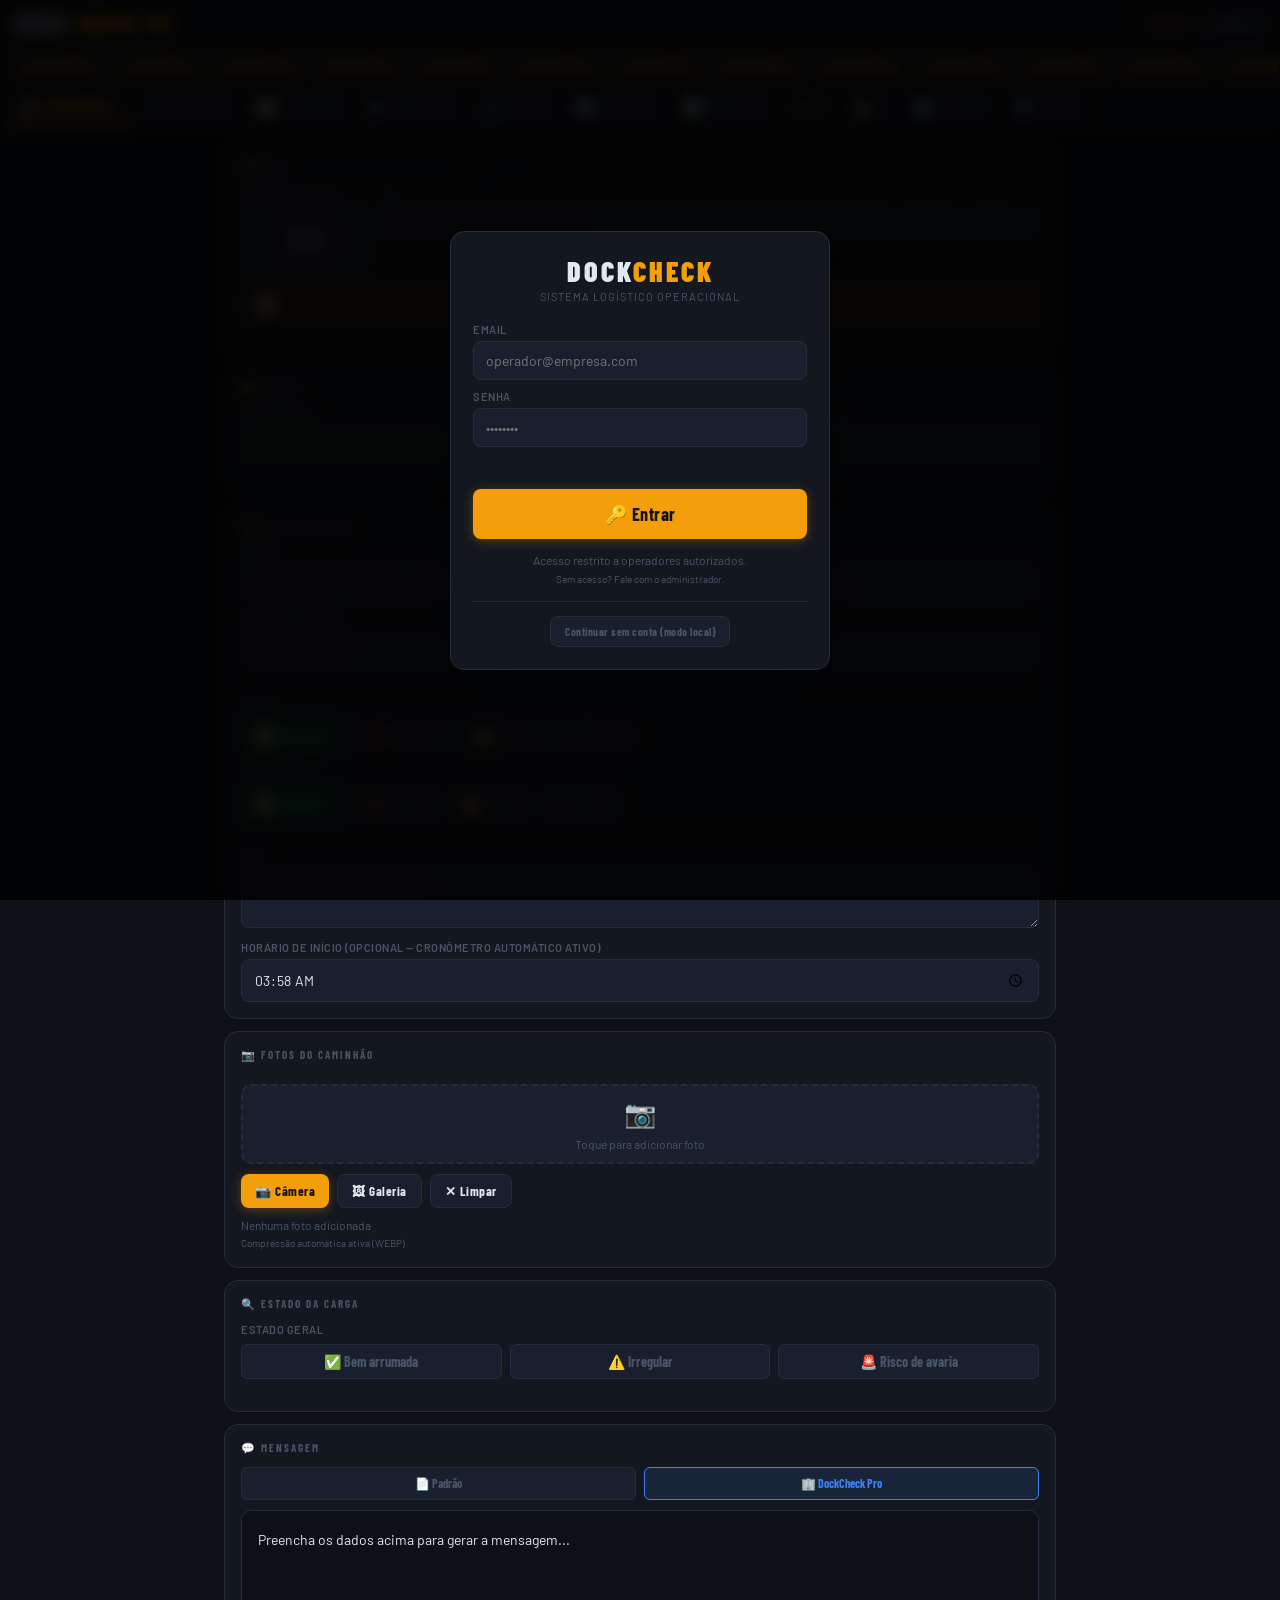
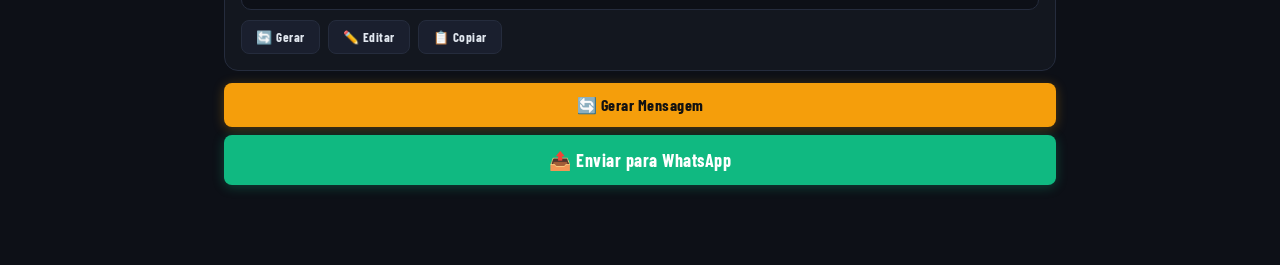
==== commit 8fe04fe0: "Rename index-28.html to index.html" ====
--- a/index.html
+++ b/index.html
@@ -929,16 +929,17 @@
 ════════════════════════════════════════ -->
 <section class="tab" id="tab-analytics">
 
-  <!-- HEADER -->
-  <div class="an-header">
-    <div class="an-header-left">
-      <div class="an-header-icon">📈</div>
+  <!-- ═══ COMMAND HEADER ═══ -->
+  <div class="an-cmd-header">
+    <div class="an-cmd-brand">
+      <div class="an-cmd-icon">📈</div>
       <div>
-        <div class="an-header-title">ANALYTICS OPERACIONAL</div>
-        <div class="an-header-sub" id="an-sub">Analisando dados do turno...</div>
-      </div>
-    </div>
-    <div class="an-header-right">
+        <div class="an-cmd-title">ANALYTICS OPERACIONAL</div>
+        <div class="an-cmd-sub" id="an-sub">Analisando dados do turno...</div>
+      </div>
+    </div>
+    <div class="an-cmd-controls">
+      <span id="an-update-ts" class="an-ts"></span>
       <select id="an-filtro-periodo" onchange="renderAnalytics()" class="an-select">
         <option value="turno">Turno atual</option>
         <option value="hoje">Hoje completo</option>
@@ -948,9 +949,15 @@
     </div>
   </div>
 
-  <!-- RESUMO EXECUTIVO -->
-  <div class="an-section-title">
-    <span class="an-dot acc"></span>RESUMO EXECUTIVO
+  <!-- ═══ KPIs ENTERPRISE ═══ -->
+  <div id="an-kpi-grid" class="an-kpi-grid">
+    <!-- renderizado por _anKPIsEnterprise() -->
+  </div>
+
+  <!-- ═══ RESUMO EXECUTIVO ═══ -->
+  <div class="an-bloco-header">
+    <div class="an-bloco-dot an-dot-acc"></div>
+    <span>RESUMO EXECUTIVO</span>
   </div>
   <div class="an-exec-card" id="an-exec-card">
     <div class="an-exec-header">
@@ -978,79 +985,131 @@
     <div class="an-exec-resumo" id="an-exec-resumo">—</div>
   </div>
 
-  <!-- INSIGHTS AUTOMÁTICOS -->
-  <div class="an-section-title">
-    <span class="an-dot blue blink"></span>INSIGHTS AUTOMÁTICOS
-    <span class="an-live-tag">● IA</span>
-  </div>
-  <div id="an-insights">
-    <div class="an-empty"><div class="an-empty-icon">🧠</div><div>Sem dados suficientes para gerar insights</div></div>
-  </div>
-
-  <!-- GRÁFICO: PRODUTIVIDADE POR HORA -->
-  <div class="an-section-title">
-    <span class="an-dot green"></span>PRODUTIVIDADE POR HORA
-  </div>
-  <div class="an-chart-card">
-    <canvas id="an-chart-hora" height="160"></canvas>
-  </div>
-
-  <!-- GRÁFICO: TEMPO MÉDIO POR DOCA -->
-  <div class="an-section-title">
-    <span class="an-dot acc"></span>TEMPO MÉDIO POR DOCA (min)
-  </div>
-  <div class="an-chart-card">
-    <canvas id="an-chart-doca-tempo" height="160"></canvas>
-  </div>
-
-  <!-- RANKINGS AVANÇADOS -->
+  <!-- ═══ INSIGHTS IA ═══ -->
+  <div class="an-bloco-header">
+    <div class="an-bloco-dot an-dot-blue an-blink"></div>
+    <span>INSIGHTS IA</span>
+    <span class="an-live-tag">● LIVE</span>
+  </div>
+  <div id="an-insights" class="an-insights-wrap">
+    <div class="an-empty"><span class="an-empty-icon">🧠</span><div>Sem dados suficientes para gerar insights</div></div>
+  </div>
+
+  <!-- ═══ GRÁFICOS PRINCIPAIS ═══ -->
+  <div class="an-charts-duo">
+
+    <div class="an-chart-block">
+      <div class="an-bloco-header an-bloco-header--inner">
+        <div class="an-bloco-dot an-dot-purple"></div>
+        <span>PRODUTIVIDADE / HORA</span>
+      </div>
+      <div class="an-chart-card">
+        <canvas id="an-chart-hora" height="150"></canvas>
+      </div>
+    </div>
+
+    <div class="an-chart-block">
+      <div class="an-bloco-header an-bloco-header--inner">
+        <div class="an-bloco-dot an-dot-acc"></div>
+        <span>TEMPO MÉDIO / DOCA</span>
+      </div>
+      <div class="an-chart-card">
+        <canvas id="an-chart-doca-tempo" height="150"></canvas>
+      </div>
+    </div>
+
+  </div>
+
+  <!-- ═══ HEATMAP OPERACIONAL ═══ -->
+  <div class="an-bloco-header">
+    <div class="an-bloco-dot an-dot-cyan"></div>
+    <span>HEATMAP OPERACIONAL — Docas × Hora</span>
+  </div>
+  <div class="an-chart-card an-chart-card--heatmap">
+    <canvas id="an-heatmap" height="180"></canvas>
+    <div class="an-heatmap-legend">
+      <span style="background:rgba(16,185,129,.6)">Baixo</span>
+      <span style="background:rgba(245,158,11,.7)">Médio</span>
+      <span style="background:rgba(239,68,68,.8)">Alto</span>
+    </div>
+  </div>
+
+  <!-- ═══ RANKINGS ═══ -->
   <div class="an-rankings-grid">
-
     <div>
-      <div class="an-section-title">
-        <span class="an-dot green"></span>⚡ DOCAS MAIS RÁPIDAS
-      </div>
-      <div id="an-rank-rapidas"></div>
-    </div>
-
+      <div class="an-bloco-header an-bloco-header--inner">
+        <div class="an-bloco-dot an-dot-green"></div>
+        <span>⚡ DOCAS MAIS RÁPIDAS</span>
+      </div>
+      <div id="an-rank-rapidas" class="an-rank-wrap"></div>
+    </div>
     <div>
-      <div class="an-section-title">
-        <span class="an-dot red"></span>🐢 DOCAS MAIS LENTAS
-      </div>
-      <div id="an-rank-lentas"></div>
-    </div>
-
-  </div>
-
-  <!-- ANÁLISE POR TRANSPORTADORA -->
-  <div class="an-section-title">
-    <span class="an-dot blue"></span>ANÁLISE POR TRANSPORTADORA
-  </div>
-  <div class="an-chart-card" style="display:flex;gap:14px;align-items:center;flex-wrap:wrap">
-    <canvas id="an-chart-transp" width="140" height="140" style="flex-shrink:0;max-width:140px"></canvas>
-    <div id="an-transp-legend" style="flex:1;min-width:120px;font-size:12px;line-height:2.2"></div>
-  </div>
-
-  <!-- ANÁLISE POR EQUIPE -->
-  <div class="an-section-title">
-    <span class="an-dot acc"></span>ANÁLISE DE EQUIPES
+      <div class="an-bloco-header an-bloco-header--inner">
+        <div class="an-bloco-dot an-dot-red"></div>
+        <span>🐢 DOCAS MAIS LENTAS</span>
+      </div>
+      <div id="an-rank-lentas" class="an-rank-wrap"></div>
+    </div>
+  </div>
+
+  <!-- ═══ TRANSPORTADORAS ═══ -->
+  <div class="an-bloco-header">
+    <div class="an-bloco-dot an-dot-blue"></div>
+    <span>ANÁLISE POR TRANSPORTADORA</span>
+  </div>
+  <div class="an-chart-card an-transp-card">
+    <canvas id="an-chart-transp" width="130" height="130" class="an-transp-canvas"></canvas>
+    <div id="an-transp-legend" class="an-transp-legend"></div>
+  </div>
+
+  <!-- ═══ EQUIPES ═══ -->
+  <div class="an-bloco-header">
+    <div class="an-bloco-dot an-dot-acc"></div>
+    <span>PERFORMANCE DE EQUIPES</span>
   </div>
   <div id="an-equipes-rank"></div>
 
-  <!-- PREVISÃO OPERACIONAL -->
-  <div class="an-section-title">
-    <span class="an-dot blue blink"></span>PREVISÃO OPERACIONAL
+  <!-- ═══ RADAR + COMPARATIVO lado a lado ═══ -->
+  <div class="an-duo-wrap">
+
+    <div class="an-duo-block">
+      <div class="an-bloco-header an-bloco-header--inner">
+        <div class="an-bloco-dot an-dot-purple"></div>
+        <span>RADAR</span>
+      </div>
+      <div class="an-chart-card an-chart-card--radar">
+        <canvas id="an-chart-radar"></canvas>
+      </div>
+    </div>
+
+    <div class="an-duo-block">
+      <div class="an-bloco-header an-bloco-header--inner">
+        <div class="an-bloco-dot an-dot-green"></div>
+        <span>TURNO vs ANTERIOR</span>
+      </div>
+      <div class="an-chart-card" id="an-comparativo">
+        <div class="an-empty"><span class="an-empty-icon">📊</span><div>Aguardando dados...</div></div>
+      </div>
+    </div>
+
+  </div>
+
+  <!-- ═══ PREVISÃO ═══ -->
+  <div class="an-bloco-header">
+    <div class="an-bloco-dot an-dot-blue an-blink"></div>
+    <span>PREVISÃO OPERACIONAL</span>
   </div>
   <div id="an-previsao">
-    <div class="an-empty"><div class="an-empty-icon">🔮</div><div>Sem dados suficientes para previsão</div></div>
-  </div>
-
-  <!-- ANÁLISE DE GARGALOS -->
-  <div class="an-section-title">
-    <span class="an-dot red blink"></span>DETECÇÃO DE GARGALOS
-  </div>
-  <div id="an-gargalos" style="padding-bottom:40px">
-    <div class="an-empty"><div class="an-empty-icon">🔍</div><div>Nenhum gargalo detectado</div></div>
+    <div class="an-empty"><span class="an-empty-icon">🔮</span><div>Sem dados suficientes</div></div>
+  </div>
+
+  <!-- ═══ GARGALOS ═══ -->
+  <div class="an-bloco-header">
+    <div class="an-bloco-dot an-dot-red an-blink"></div>
+    <span>DETECÇÃO DE GARGALOS</span>
+  </div>
+  <div id="an-gargalos" class="an-pb-nav">
+    <div class="an-empty"><span class="an-empty-icon">🔍</span><div>Nenhum gargalo detectado</div></div>
   </div>
 
 </section>
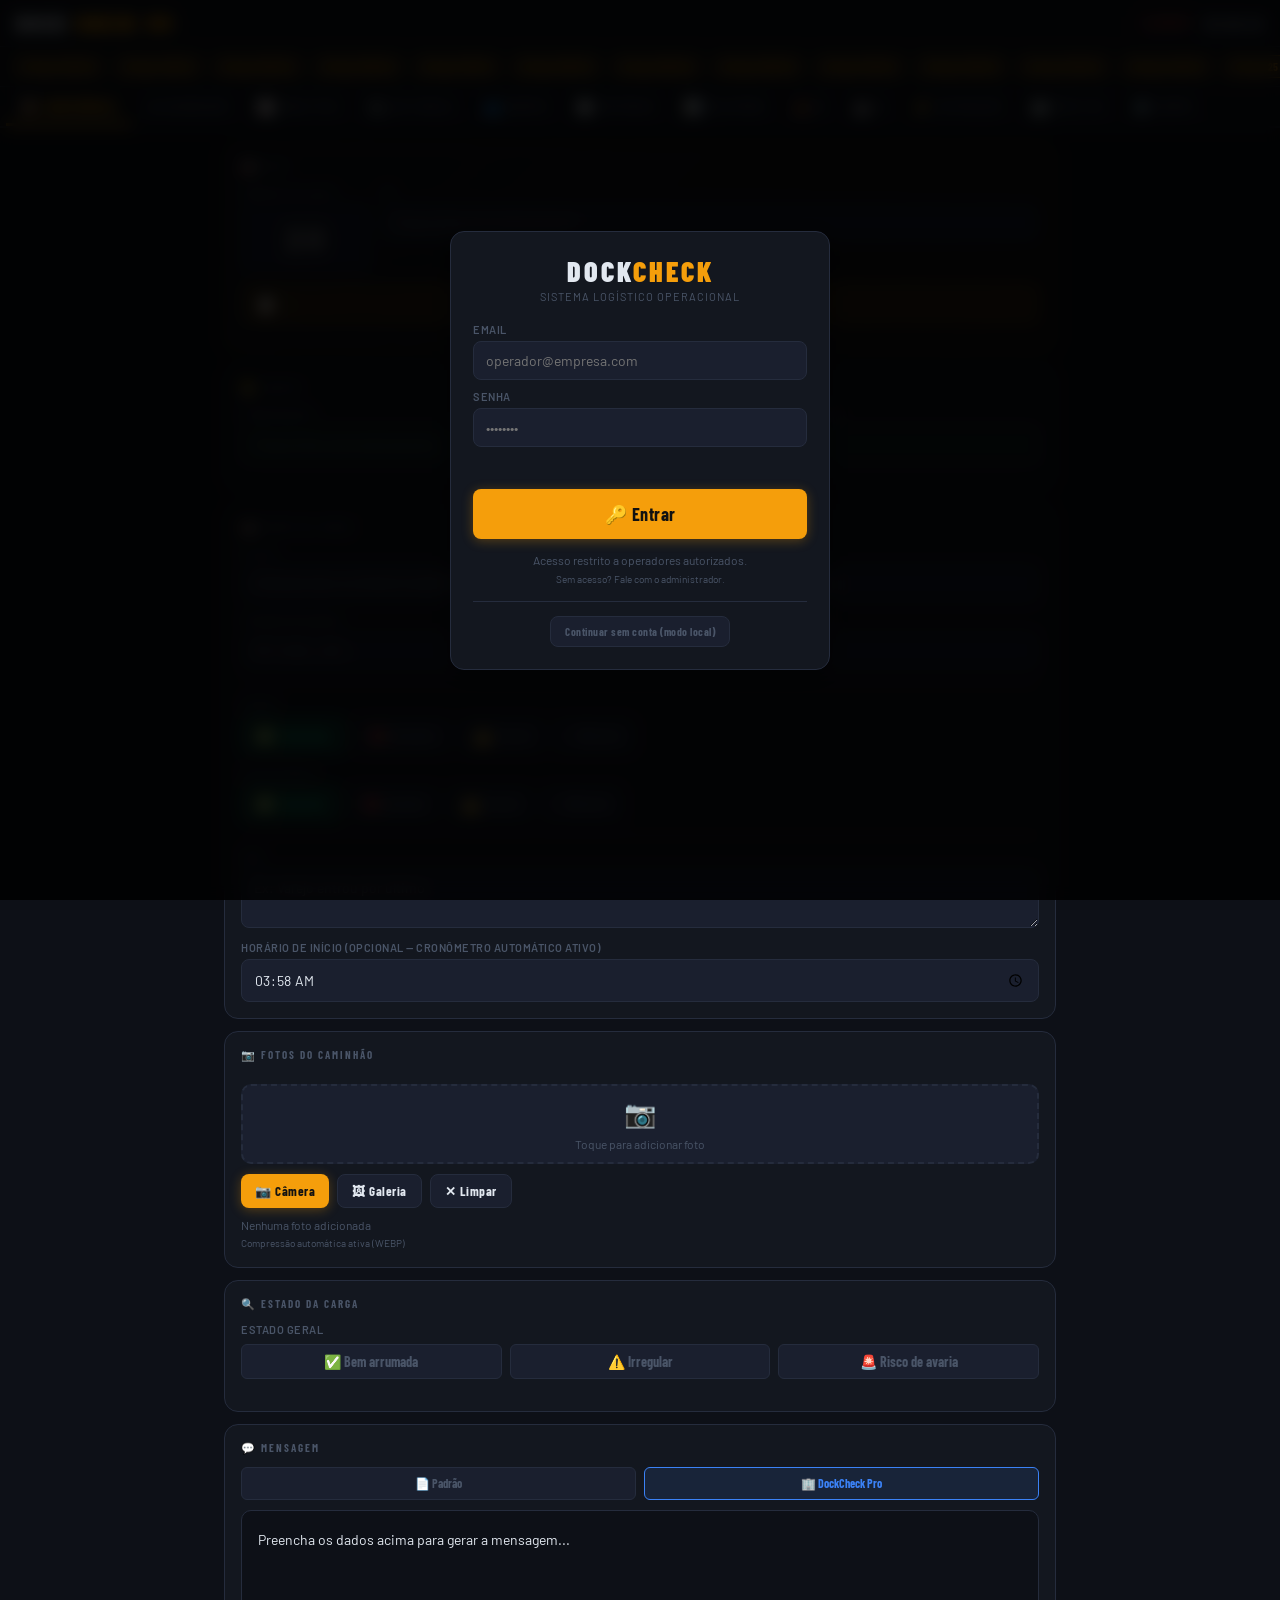
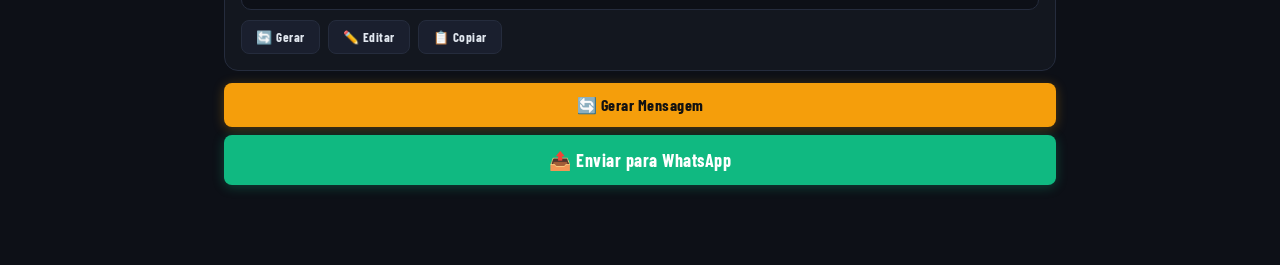
==== commit 3f5e2a1f: "Rename index-14.html to index.html" ====
--- a/index.html
+++ b/index.html
@@ -52,6 +52,7 @@
   <button class="ntab"     onclick="goTab('relatorio',this)">📊 Relatório</button>
   <button class="ntab"     onclick="goTab('bi',this)">💼 BI</button>
   <button class="ntab"     onclick="goTab('ia',this)">🤖 IA</button>
+  <button class="ntab"     onclick="goTab('automacao',this);automacaoRender()" style="position:relative">⚡ Automação<span id="auto-badge" style="display:none;position:absolute;top:2px;right:2px;background:var(--red);color:#fff;font-size:9px;font-weight:800;min-width:16px;height:16px;border-radius:8px;align-items:center;justify-content:center;padding:0 3px">0</span></button>
   <button class="ntab"     onclick="goTab('multicd',this); if(!window._mcInited){window._mcInited=true; multiCDInit();}">🏢 Multi-CD</button>
   <button class="ntab"     onclick="goTab('config',this)">⚙️ Config</button>
 </nav>
@@ -929,17 +930,16 @@
 ════════════════════════════════════════ -->
 <section class="tab" id="tab-analytics">
 
-  <!-- ═══ COMMAND HEADER ═══ -->
-  <div class="an-cmd-header">
-    <div class="an-cmd-brand">
-      <div class="an-cmd-icon">📈</div>
+  <!-- HEADER -->
+  <div class="an-header">
+    <div class="an-header-left">
+      <div class="an-header-icon">📈</div>
       <div>
-        <div class="an-cmd-title">ANALYTICS OPERACIONAL</div>
-        <div class="an-cmd-sub" id="an-sub">Analisando dados do turno...</div>
-      </div>
-    </div>
-    <div class="an-cmd-controls">
-      <span id="an-update-ts" class="an-ts"></span>
+        <div class="an-header-title">ANALYTICS OPERACIONAL</div>
+        <div class="an-header-sub" id="an-sub">Analisando dados do turno...</div>
+      </div>
+    </div>
+    <div class="an-header-right">
       <select id="an-filtro-periodo" onchange="renderAnalytics()" class="an-select">
         <option value="turno">Turno atual</option>
         <option value="hoje">Hoje completo</option>
@@ -949,15 +949,9 @@
     </div>
   </div>
 
-  <!-- ═══ KPIs ENTERPRISE ═══ -->
-  <div id="an-kpi-grid" class="an-kpi-grid">
-    <!-- renderizado por _anKPIsEnterprise() -->
-  </div>
-
-  <!-- ═══ RESUMO EXECUTIVO ═══ -->
-  <div class="an-bloco-header">
-    <div class="an-bloco-dot an-dot-acc"></div>
-    <span>RESUMO EXECUTIVO</span>
+  <!-- RESUMO EXECUTIVO -->
+  <div class="an-section-title">
+    <span class="an-dot acc"></span>RESUMO EXECUTIVO
   </div>
   <div class="an-exec-card" id="an-exec-card">
     <div class="an-exec-header">
@@ -985,131 +979,79 @@
     <div class="an-exec-resumo" id="an-exec-resumo">—</div>
   </div>
 
-  <!-- ═══ INSIGHTS IA ═══ -->
-  <div class="an-bloco-header">
-    <div class="an-bloco-dot an-dot-blue an-blink"></div>
-    <span>INSIGHTS IA</span>
-    <span class="an-live-tag">● LIVE</span>
-  </div>
-  <div id="an-insights" class="an-insights-wrap">
-    <div class="an-empty"><span class="an-empty-icon">🧠</span><div>Sem dados suficientes para gerar insights</div></div>
-  </div>
-
-  <!-- ═══ GRÁFICOS PRINCIPAIS ═══ -->
-  <div class="an-charts-duo">
-
-    <div class="an-chart-block">
-      <div class="an-bloco-header an-bloco-header--inner">
-        <div class="an-bloco-dot an-dot-purple"></div>
-        <span>PRODUTIVIDADE / HORA</span>
-      </div>
-      <div class="an-chart-card">
-        <canvas id="an-chart-hora" height="150"></canvas>
-      </div>
-    </div>
-
-    <div class="an-chart-block">
-      <div class="an-bloco-header an-bloco-header--inner">
-        <div class="an-bloco-dot an-dot-acc"></div>
-        <span>TEMPO MÉDIO / DOCA</span>
-      </div>
-      <div class="an-chart-card">
-        <canvas id="an-chart-doca-tempo" height="150"></canvas>
-      </div>
-    </div>
-
-  </div>
-
-  <!-- ═══ HEATMAP OPERACIONAL ═══ -->
-  <div class="an-bloco-header">
-    <div class="an-bloco-dot an-dot-cyan"></div>
-    <span>HEATMAP OPERACIONAL — Docas × Hora</span>
-  </div>
-  <div class="an-chart-card an-chart-card--heatmap">
-    <canvas id="an-heatmap" height="180"></canvas>
-    <div class="an-heatmap-legend">
-      <span style="background:rgba(16,185,129,.6)">Baixo</span>
-      <span style="background:rgba(245,158,11,.7)">Médio</span>
-      <span style="background:rgba(239,68,68,.8)">Alto</span>
-    </div>
-  </div>
-
-  <!-- ═══ RANKINGS ═══ -->
+  <!-- INSIGHTS AUTOMÁTICOS -->
+  <div class="an-section-title">
+    <span class="an-dot blue blink"></span>INSIGHTS AUTOMÁTICOS
+    <span class="an-live-tag">● IA</span>
+  </div>
+  <div id="an-insights">
+    <div class="an-empty"><div class="an-empty-icon">🧠</div><div>Sem dados suficientes para gerar insights</div></div>
+  </div>
+
+  <!-- GRÁFICO: PRODUTIVIDADE POR HORA -->
+  <div class="an-section-title">
+    <span class="an-dot green"></span>PRODUTIVIDADE POR HORA
+  </div>
+  <div class="an-chart-card">
+    <canvas id="an-chart-hora" height="160"></canvas>
+  </div>
+
+  <!-- GRÁFICO: TEMPO MÉDIO POR DOCA -->
+  <div class="an-section-title">
+    <span class="an-dot acc"></span>TEMPO MÉDIO POR DOCA (min)
+  </div>
+  <div class="an-chart-card">
+    <canvas id="an-chart-doca-tempo" height="160"></canvas>
+  </div>
+
+  <!-- RANKINGS AVANÇADOS -->
   <div class="an-rankings-grid">
+
     <div>
-      <div class="an-bloco-header an-bloco-header--inner">
-        <div class="an-bloco-dot an-dot-green"></div>
-        <span>⚡ DOCAS MAIS RÁPIDAS</span>
-      </div>
-      <div id="an-rank-rapidas" class="an-rank-wrap"></div>
-    </div>
+      <div class="an-section-title">
+        <span class="an-dot green"></span>⚡ DOCAS MAIS RÁPIDAS
+      </div>
+      <div id="an-rank-rapidas"></div>
+    </div>
+
     <div>
-      <div class="an-bloco-header an-bloco-header--inner">
-        <div class="an-bloco-dot an-dot-red"></div>
-        <span>🐢 DOCAS MAIS LENTAS</span>
-      </div>
-      <div id="an-rank-lentas" class="an-rank-wrap"></div>
-    </div>
-  </div>
-
-  <!-- ═══ TRANSPORTADORAS ═══ -->
-  <div class="an-bloco-header">
-    <div class="an-bloco-dot an-dot-blue"></div>
-    <span>ANÁLISE POR TRANSPORTADORA</span>
-  </div>
-  <div class="an-chart-card an-transp-card">
-    <canvas id="an-chart-transp" width="130" height="130" class="an-transp-canvas"></canvas>
-    <div id="an-transp-legend" class="an-transp-legend"></div>
-  </div>
-
-  <!-- ═══ EQUIPES ═══ -->
-  <div class="an-bloco-header">
-    <div class="an-bloco-dot an-dot-acc"></div>
-    <span>PERFORMANCE DE EQUIPES</span>
+      <div class="an-section-title">
+        <span class="an-dot red"></span>🐢 DOCAS MAIS LENTAS
+      </div>
+      <div id="an-rank-lentas"></div>
+    </div>
+
+  </div>
+
+  <!-- ANÁLISE POR TRANSPORTADORA -->
+  <div class="an-section-title">
+    <span class="an-dot blue"></span>ANÁLISE POR TRANSPORTADORA
+  </div>
+  <div class="an-chart-card" style="display:flex;gap:14px;align-items:center;flex-wrap:wrap">
+    <canvas id="an-chart-transp" width="140" height="140" style="flex-shrink:0;max-width:140px"></canvas>
+    <div id="an-transp-legend" style="flex:1;min-width:120px;font-size:12px;line-height:2.2"></div>
+  </div>
+
+  <!-- ANÁLISE POR EQUIPE -->
+  <div class="an-section-title">
+    <span class="an-dot acc"></span>ANÁLISE DE EQUIPES
   </div>
   <div id="an-equipes-rank"></div>
 
-  <!-- ═══ RADAR + COMPARATIVO lado a lado ═══ -->
-  <div class="an-duo-wrap">
-
-    <div class="an-duo-block">
-      <div class="an-bloco-header an-bloco-header--inner">
-        <div class="an-bloco-dot an-dot-purple"></div>
-        <span>RADAR</span>
-      </div>
-      <div class="an-chart-card an-chart-card--radar">
-        <canvas id="an-chart-radar"></canvas>
-      </div>
-    </div>
-
-    <div class="an-duo-block">
-      <div class="an-bloco-header an-bloco-header--inner">
-        <div class="an-bloco-dot an-dot-green"></div>
-        <span>TURNO vs ANTERIOR</span>
-      </div>
-      <div class="an-chart-card" id="an-comparativo">
-        <div class="an-empty"><span class="an-empty-icon">📊</span><div>Aguardando dados...</div></div>
-      </div>
-    </div>
-
-  </div>
-
-  <!-- ═══ PREVISÃO ═══ -->
-  <div class="an-bloco-header">
-    <div class="an-bloco-dot an-dot-blue an-blink"></div>
-    <span>PREVISÃO OPERACIONAL</span>
+  <!-- PREVISÃO OPERACIONAL -->
+  <div class="an-section-title">
+    <span class="an-dot blue blink"></span>PREVISÃO OPERACIONAL
   </div>
   <div id="an-previsao">
-    <div class="an-empty"><span class="an-empty-icon">🔮</span><div>Sem dados suficientes</div></div>
-  </div>
-
-  <!-- ═══ GARGALOS ═══ -->
-  <div class="an-bloco-header">
-    <div class="an-bloco-dot an-dot-red an-blink"></div>
-    <span>DETECÇÃO DE GARGALOS</span>
-  </div>
-  <div id="an-gargalos" class="an-pb-nav">
-    <div class="an-empty"><span class="an-empty-icon">🔍</span><div>Nenhum gargalo detectado</div></div>
+    <div class="an-empty"><div class="an-empty-icon">🔮</div><div>Sem dados suficientes para previsão</div></div>
+  </div>
+
+  <!-- ANÁLISE DE GARGALOS -->
+  <div class="an-section-title">
+    <span class="an-dot red blink"></span>DETECÇÃO DE GARGALOS
+  </div>
+  <div id="an-gargalos" style="padding-bottom:40px">
+    <div class="an-empty"><div class="an-empty-icon">🔍</div><div>Nenhum gargalo detectado</div></div>
   </div>
 
 </section>
@@ -1312,6 +1254,13 @@
 
   <div style="height:40px"></div>
 
+</section>
+
+<!-- ════════════════════════════════════════
+     TAB: AUTOMAÇÃO (Fase 14)
+════════════════════════════════════════ -->
+<section class="tab" id="tab-automacao">
+  <!-- Conteúdo gerado dinamicamente pelo automacao.js -->
 </section>
 
 <!-- ════════════════════════════════════════
@@ -1386,6 +1335,7 @@
 <script src="offline.js"></script>
 <script src="push.js"></script>
 <script src="mobile.js"></script>
+<script src="automacao.js"></script>
 <script src="app.js"></script>
 
 </body>
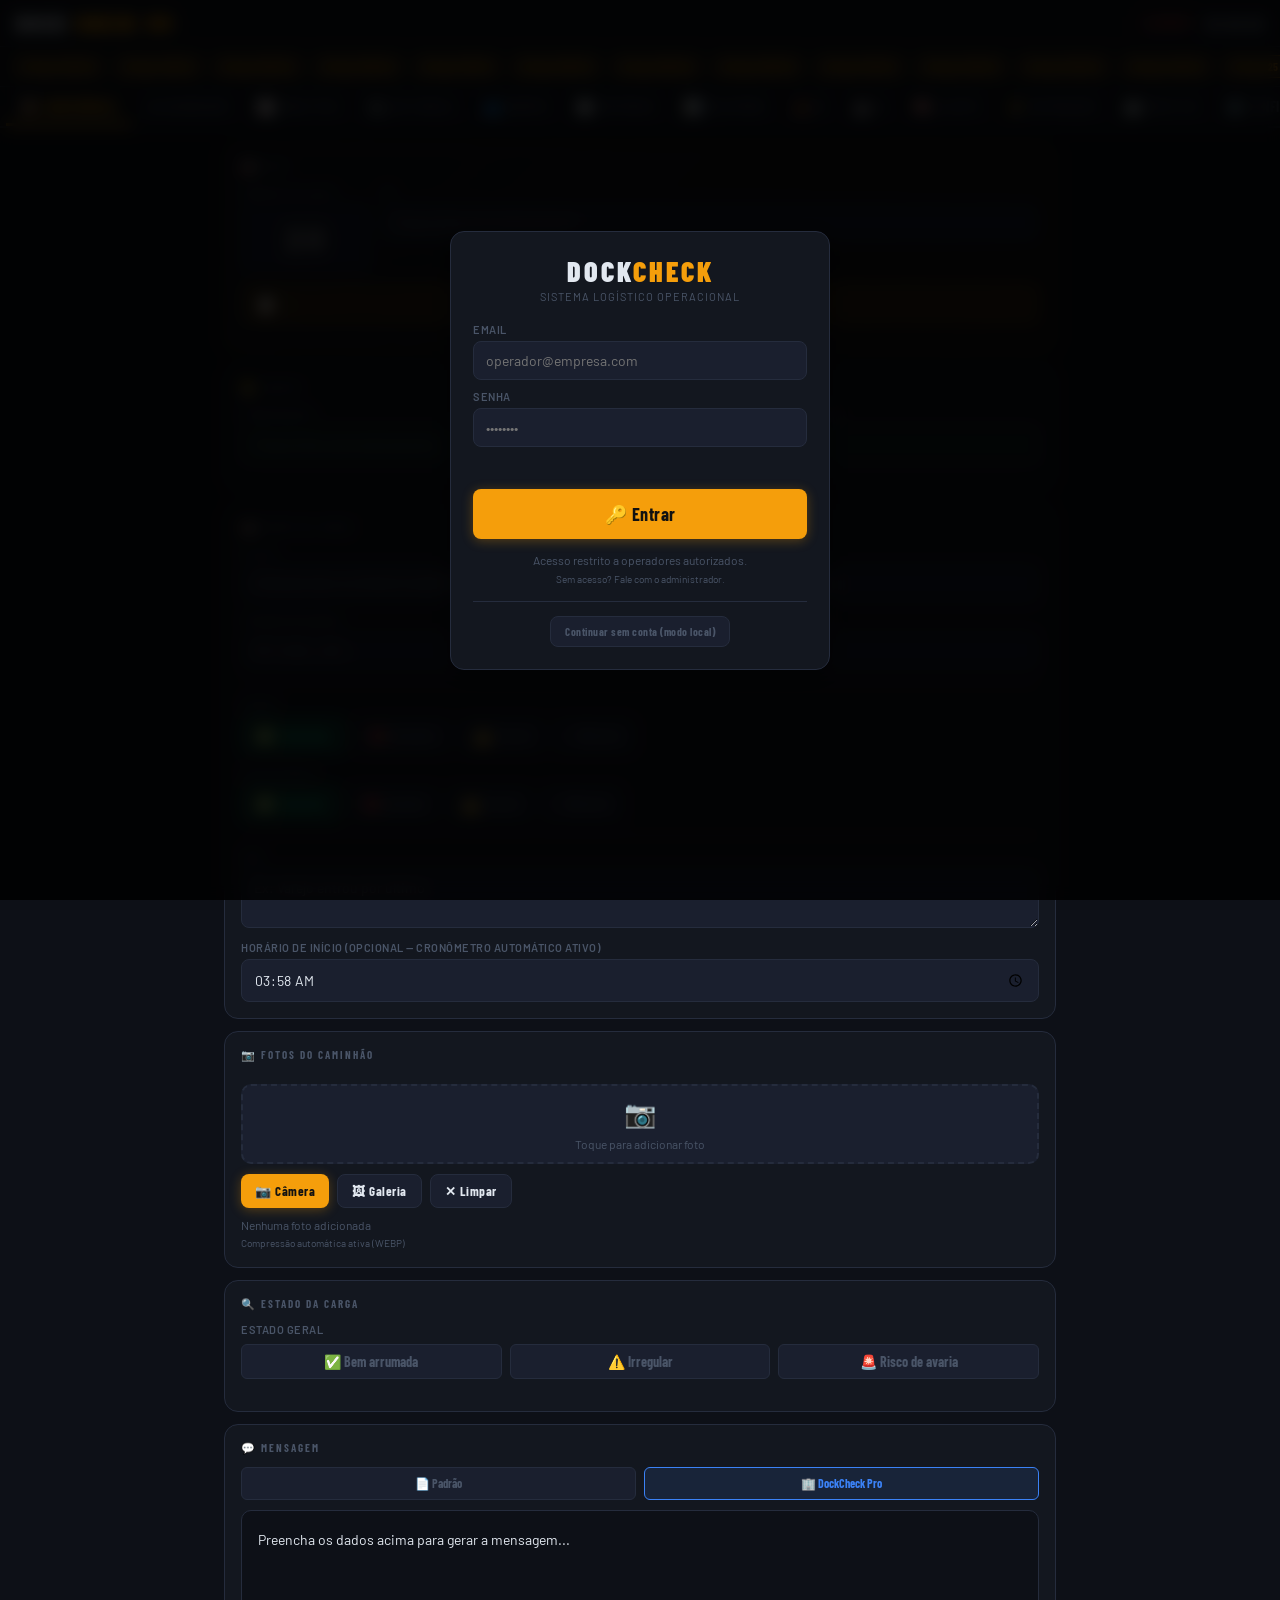
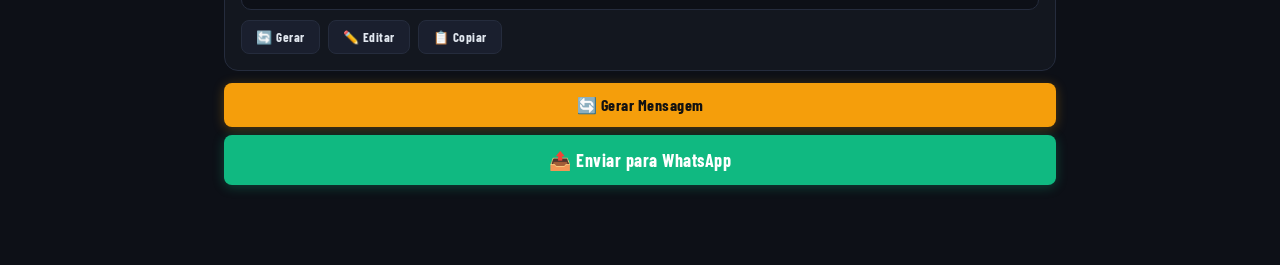
==== commit 067a59c8: "Rename index-19.html to index.html" ====
--- a/index.html
+++ b/index.html
@@ -52,6 +52,7 @@
   <button class="ntab"     onclick="goTab('relatorio',this)">📊 Relatório</button>
   <button class="ntab"     onclick="goTab('bi',this)">💼 BI</button>
   <button class="ntab"     onclick="goTab('ia',this)">🤖 IA</button>
+  <button class="ntab"     onclick="goTab('ia-auto',this);iaAutonoRender()" style="position:relative">🧠 IA Auto<span id="ia-auto-badge" style="display:none;position:absolute;top:2px;right:2px;background:var(--red);color:#fff;font-size:9px;font-weight:800;min-width:16px;height:16px;border-radius:8px;align-items:center;justify-content:center;padding:0 3px">0</span></button>
   <button class="ntab"     onclick="goTab('automacao',this);automacaoRender()" style="position:relative">⚡ Automação<span id="auto-badge" style="display:none;position:absolute;top:2px;right:2px;background:var(--red);color:#fff;font-size:9px;font-weight:800;min-width:16px;height:16px;border-radius:8px;align-items:center;justify-content:center;padding:0 3px">0</span></button>
   <button class="ntab"     onclick="goTab('multicd',this); if(!window._mcInited){window._mcInited=true; multiCDInit();}">🏢 Multi-CD</button>
   <button class="ntab"     onclick="goTab('config',this)">⚙️ Config</button>
@@ -1254,6 +1255,13 @@
 
   <div style="height:40px"></div>
 
+</section>
+
+<!-- ════════════════════════════════════════
+     TAB: IA AUTÔNOMA (Fase 15)
+════════════════════════════════════════ -->
+<section class="tab" id="tab-ia-auto">
+  <!-- Conteúdo gerado dinamicamente pelo ia-autonoma.js -->
 </section>
 
 <!-- ════════════════════════════════════════
@@ -1336,6 +1344,7 @@
 <script src="push.js"></script>
 <script src="mobile.js"></script>
 <script src="automacao.js"></script>
+<script src="ia-autonoma.js"></script>
 <script src="app.js"></script>
 
 </body>
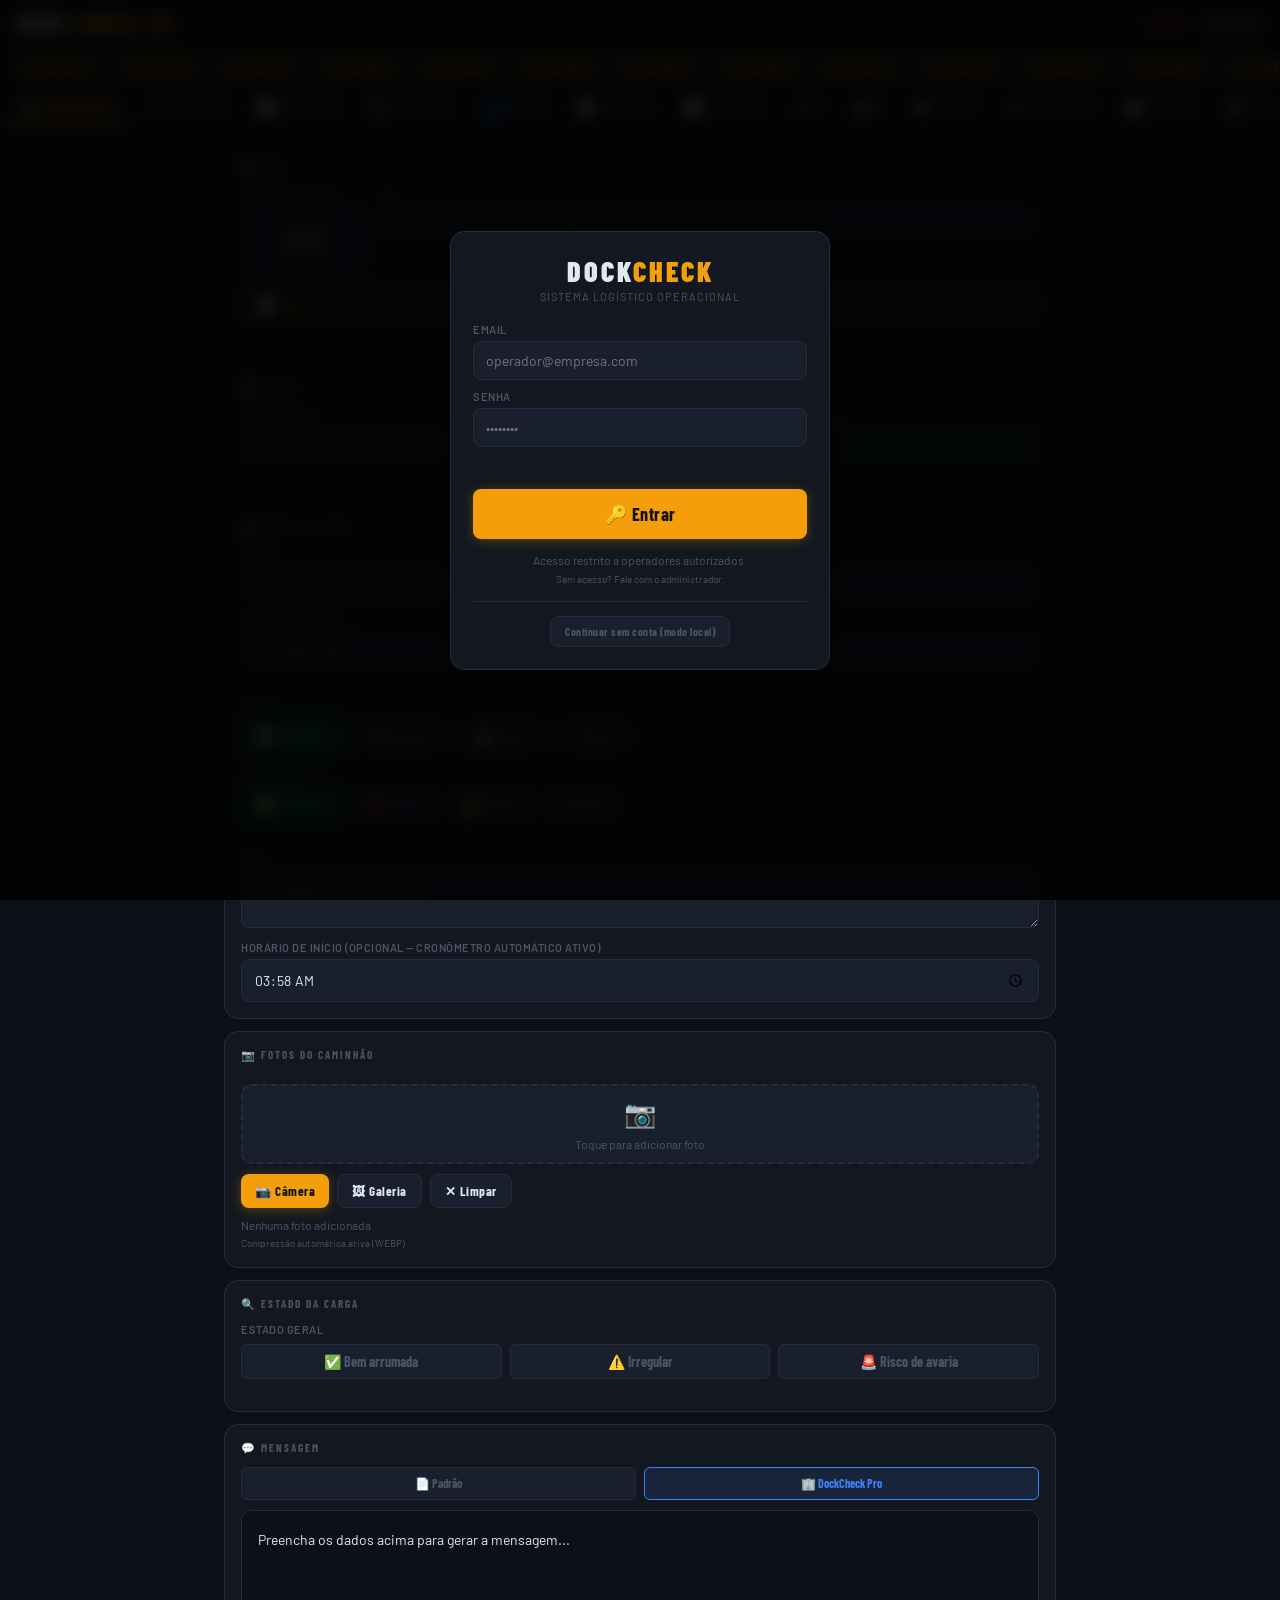
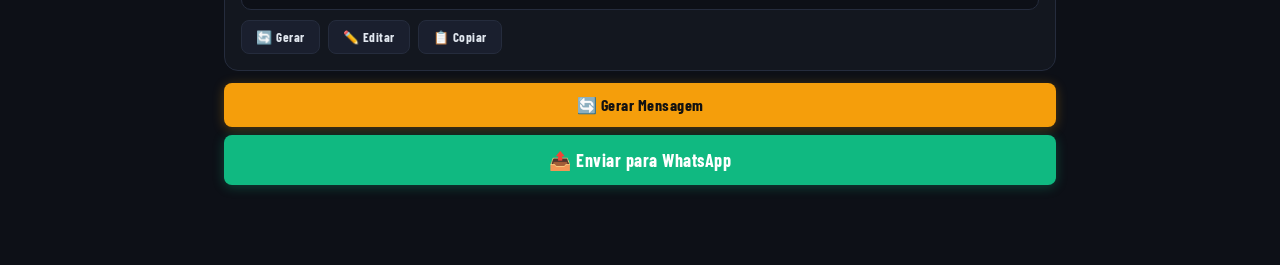
==== commit 7ffe0935: "Rename index-12.html to index.html" ====
--- a/index.html
+++ b/index.html
@@ -931,128 +931,101 @@
 ════════════════════════════════════════ -->
 <section class="tab" id="tab-analytics">
 
-  <!-- HEADER -->
-  <div class="an-header">
-    <div class="an-header-left">
-      <div class="an-header-icon">📈</div>
-      <div>
-        <div class="an-header-title">ANALYTICS OPERACIONAL</div>
-        <div class="an-header-sub" id="an-sub">Analisando dados do turno...</div>
-      </div>
-    </div>
-    <div class="an-header-right">
-      <select id="an-filtro-periodo" onchange="renderAnalytics()" class="an-select">
-        <option value="turno">Turno atual</option>
-        <option value="hoje">Hoje completo</option>
-        <option value="7dias">Últimos 7 dias</option>
-        <option value="tudo">Todo histórico</option>
-      </select>
-    </div>
-  </div>
-
-  <!-- RESUMO EXECUTIVO -->
-  <div class="an-section-title">
-    <span class="an-dot acc"></span>RESUMO EXECUTIVO
-  </div>
-  <div class="an-exec-card" id="an-exec-card">
-    <div class="an-exec-header">
-      <div class="an-exec-title" id="an-exec-titulo">—</div>
-      <div class="an-exec-status" id="an-exec-status"></div>
-    </div>
-    <div class="an-exec-grid">
-      <div class="an-exec-item">
-        <div class="an-exec-num" id="an-exec-cargas">—</div>
-        <div class="an-exec-lbl">Cargas</div>
-      </div>
-      <div class="an-exec-item">
-        <div class="an-exec-num" id="an-exec-tempo">—</div>
-        <div class="an-exec-lbl">T. Médio</div>
-      </div>
-      <div class="an-exec-item">
-        <div class="an-exec-num" id="an-exec-efic">—</div>
-        <div class="an-exec-lbl">Eficiência</div>
-      </div>
-      <div class="an-exec-item">
-        <div class="an-exec-num" id="an-exec-alertas">—</div>
-        <div class="an-exec-lbl">Alertas</div>
-      </div>
-    </div>
-    <div class="an-exec-resumo" id="an-exec-resumo">—</div>
-  </div>
-
-  <!-- INSIGHTS AUTOMÁTICOS -->
-  <div class="an-section-title">
-    <span class="an-dot blue blink"></span>INSIGHTS AUTOMÁTICOS
-    <span class="an-live-tag">● IA</span>
-  </div>
-  <div id="an-insights">
-    <div class="an-empty"><div class="an-empty-icon">🧠</div><div>Sem dados suficientes para gerar insights</div></div>
-  </div>
-
-  <!-- GRÁFICO: PRODUTIVIDADE POR HORA -->
-  <div class="an-section-title">
-    <span class="an-dot green"></span>PRODUTIVIDADE POR HORA
-  </div>
-  <div class="an-chart-card">
-    <canvas id="an-chart-hora" height="160"></canvas>
-  </div>
-
-  <!-- GRÁFICO: TEMPO MÉDIO POR DOCA -->
-  <div class="an-section-title">
-    <span class="an-dot acc"></span>TEMPO MÉDIO POR DOCA (min)
-  </div>
-  <div class="an-chart-card">
-    <canvas id="an-chart-doca-tempo" height="160"></canvas>
-  </div>
-
-  <!-- RANKINGS AVANÇADOS -->
+  <!-- HEADER ENTERPRISE (gerado pelo analytics.js) -->
+  <div id="an-header-enterprise"></div>
+
+  <!-- KPIs ENTERPRISE -->
+  <div id="an-kpi-grid"></div>
+
+  <!-- IA VIVA -->
+  <div class="an-section-card">
+    <div class="an-section-title">🧠 IA OPERACIONAL AUTÔNOMA <span style="margin-left:auto;display:flex;align-items:center;gap:4px"><span style="width:6px;height:6px;border-radius:50%;background:#10b981;animation:pulse-grn 1.5s infinite"></span><span style="font-size:10px;color:#10b981">ATIVO</span></span></div>
+    <div id="an-ia-viva"></div>
+  </div>
+
+  <!-- ALERTAS -->
+  <div class="an-section-card">
+    <div class="an-section-title">🚨 ALERTAS OPERACIONAIS</div>
+    <div id="an-alertas"></div>
+  </div>
+
+  <!-- MAPA DE DOCAS -->
+  <div class="an-section-card">
+    <div class="an-section-title">🗺 MAPA OPERACIONAL EM TEMPO REAL</div>
+    <div id="an-mapa-docas"></div>
+  </div>
+
+  <!-- GRÁFICOS -->
+  <div class="an-charts-duo">
+    <div class="an-chart-card">
+      <div class="an-chart-title">📈 Produtividade por Hora</div>
+      <canvas id="an-chart-hora" height="140"></canvas>
+    </div>
+    <div class="an-chart-card">
+      <div class="an-chart-title">⏱ Tempo Médio por Doca</div>
+      <canvas id="an-chart-tempo-docas" height="140"></canvas>
+    </div>
+  </div>
+
+  <div class="an-charts-duo">
+    <div class="an-chart-card">
+      <div class="an-chart-title">🔥 Heatmap Docas × Hora</div>
+      <canvas id="an-chart-heatmap" height="120"></canvas>
+    </div>
+    <div class="an-chart-card" style="display:flex;flex-direction:column;align-items:center">
+      <div class="an-chart-title" style="width:100%">🚛 Transportadoras</div>
+      <canvas id="an-chart-transp" width="140" height="140" style="max-width:140px"></canvas>
+      <div id="an-transp-legend" style="width:100%;font-size:11px;line-height:2;margin-top:6px"></div>
+    </div>
+  </div>
+
+  <!-- RANKINGS -->
   <div class="an-rankings-grid">
-
-    <div>
-      <div class="an-section-title">
-        <span class="an-dot green"></span>⚡ DOCAS MAIS RÁPIDAS
-      </div>
-      <div id="an-rank-rapidas"></div>
-    </div>
-
-    <div>
-      <div class="an-section-title">
-        <span class="an-dot red"></span>🐢 DOCAS MAIS LENTAS
-      </div>
-      <div id="an-rank-lentas"></div>
-    </div>
-
-  </div>
-
-  <!-- ANÁLISE POR TRANSPORTADORA -->
-  <div class="an-section-title">
-    <span class="an-dot blue"></span>ANÁLISE POR TRANSPORTADORA
-  </div>
-  <div class="an-chart-card" style="display:flex;gap:14px;align-items:center;flex-wrap:wrap">
-    <canvas id="an-chart-transp" width="140" height="140" style="flex-shrink:0;max-width:140px"></canvas>
-    <div id="an-transp-legend" style="flex:1;min-width:120px;font-size:12px;line-height:2.2"></div>
-  </div>
-
-  <!-- ANÁLISE POR EQUIPE -->
-  <div class="an-section-title">
-    <span class="an-dot acc"></span>ANÁLISE DE EQUIPES
-  </div>
-  <div id="an-equipes-rank"></div>
-
-  <!-- PREVISÃO OPERACIONAL -->
-  <div class="an-section-title">
-    <span class="an-dot blue blink"></span>PREVISÃO OPERACIONAL
-  </div>
-  <div id="an-previsao">
-    <div class="an-empty"><div class="an-empty-icon">🔮</div><div>Sem dados suficientes para previsão</div></div>
-  </div>
-
-  <!-- ANÁLISE DE GARGALOS -->
-  <div class="an-section-title">
-    <span class="an-dot red blink"></span>DETECÇÃO DE GARGALOS
-  </div>
-  <div id="an-gargalos" style="padding-bottom:40px">
-    <div class="an-empty"><div class="an-empty-icon">🔍</div><div>Nenhum gargalo detectado</div></div>
+    <div class="an-section-card">
+      <div class="an-section-title">🏆 Ranking de Docas</div>
+      <div id="an-rank-docas"></div>
+    </div>
+    <div class="an-section-card">
+      <div class="an-section-title">🚛 Ranking Transportadoras</div>
+      <div id="an-rank-transp"></div>
+    </div>
+  </div>
+
+  <!-- CONFERENTES -->
+  <div class="an-section-card">
+    <div class="an-section-title">👥 RANKING DE CONFERENTES</div>
+    <div id="an-equipes"></div>
+  </div>
+
+  <!-- FEED VIVO -->
+  <div class="an-section-card">
+    <div class="an-section-title">📡 FEED OPERACIONAL AO VIVO <span style="margin-left:auto;display:flex;align-items:center;gap:4px"><span style="width:6px;height:6px;border-radius:50%;background:#10b981;animation:pulse-grn 1.5s infinite"></span><span style="font-size:10px;color:#10b981">LIVE</span></span></div>
+    <div id="an-feed-vivo"></div>
+  </div>
+
+  <!-- PREVISÃO IA -->
+  <div class="an-section-card" style="margin-bottom:40px">
+    <div class="an-section-title">🔮 PREVISÃO OPERACIONAL IA</div>
+    <div id="an-previsao"></div>
+  </div>
+
+  <!-- IDs legados mantidos para compatibilidade -->
+  <div style="display:none">
+    <div id="an-sub"></div>
+    <div id="an-update-ts"></div>
+    <div id="an-exec-titulo"></div>
+    <div id="an-exec-status"></div>
+    <div id="an-exec-cargas"></div>
+    <div id="an-exec-tempo"></div>
+    <div id="an-exec-efic"></div>
+    <div id="an-exec-alertas"></div>
+    <div id="an-exec-resumo"></div>
+    <div id="an-insights"></div>
+    <div id="an-rank-rapidas"></div>
+    <div id="an-rank-lentas"></div>
+    <div id="an-equipes-rank"></div>
+    <div id="an-gargalos"></div>
+    <canvas id="an-chart-doca-tempo"></canvas>
   </div>
 
 </section>
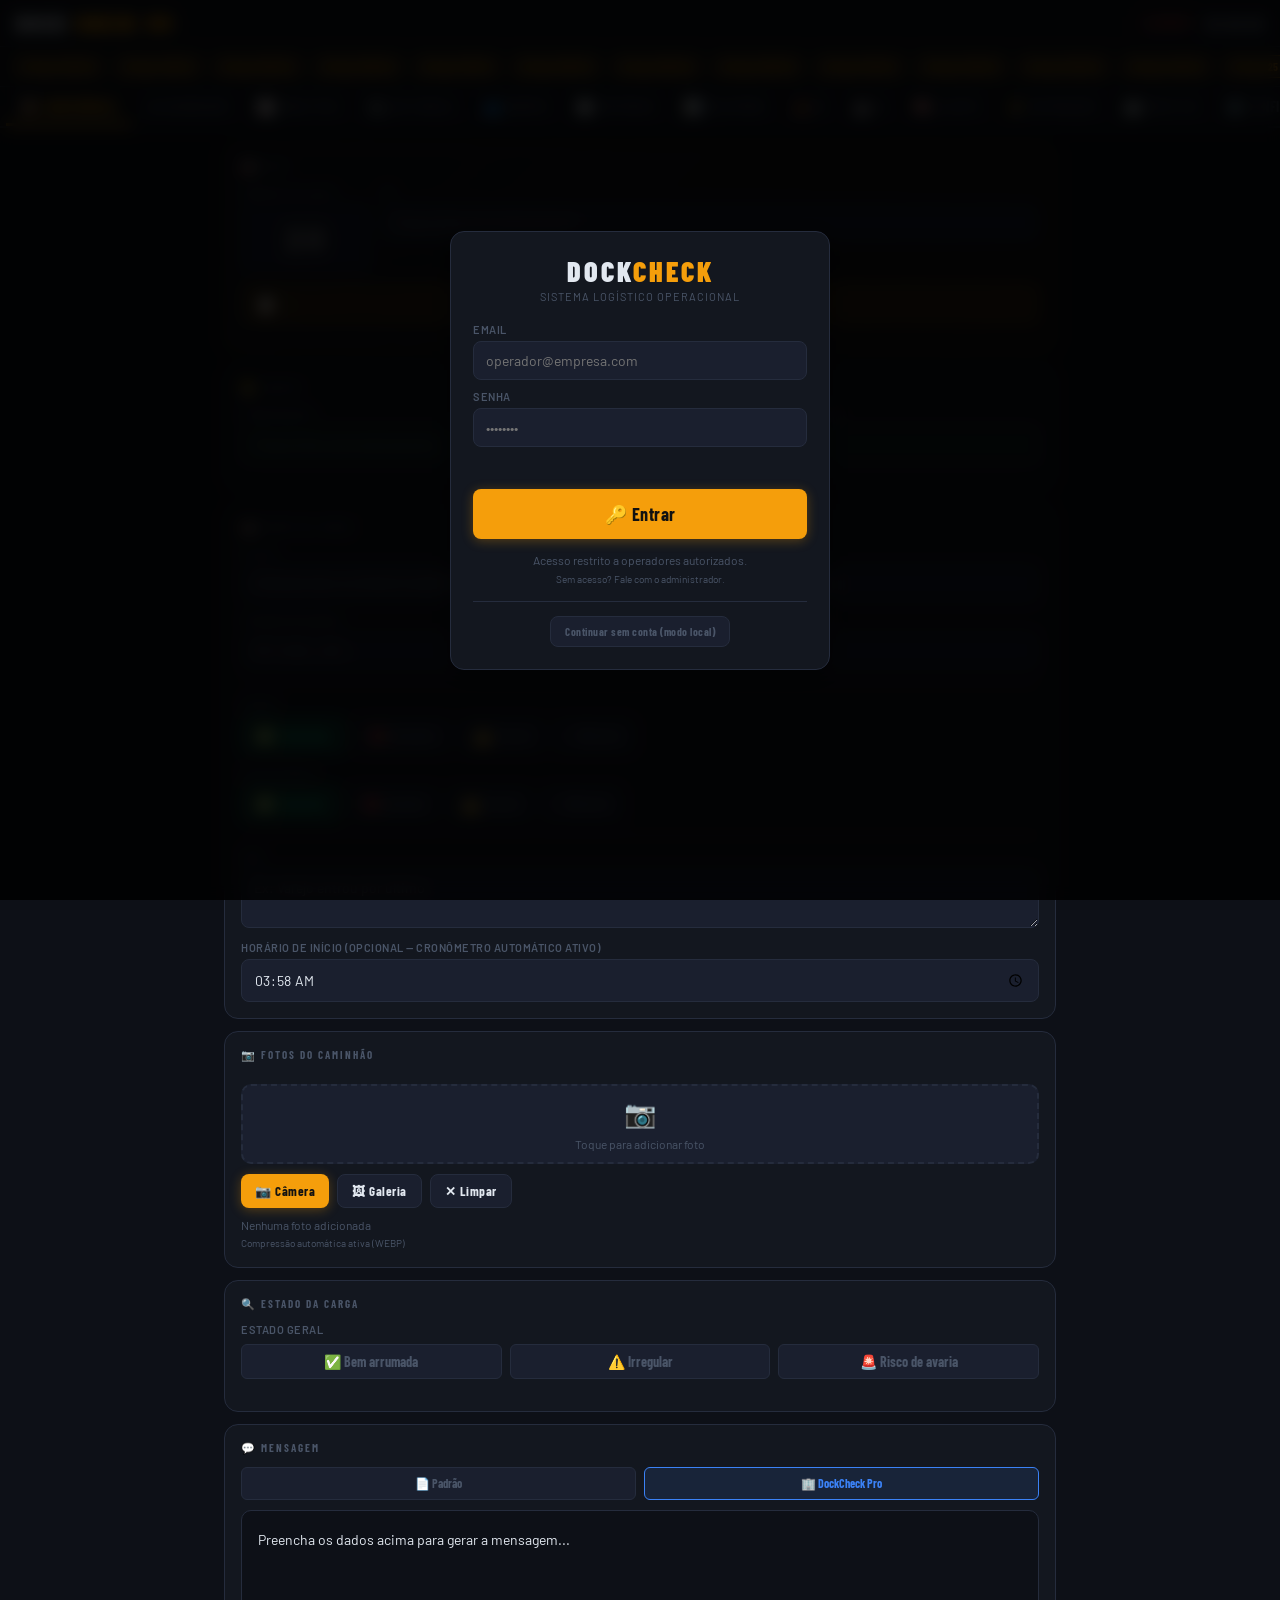
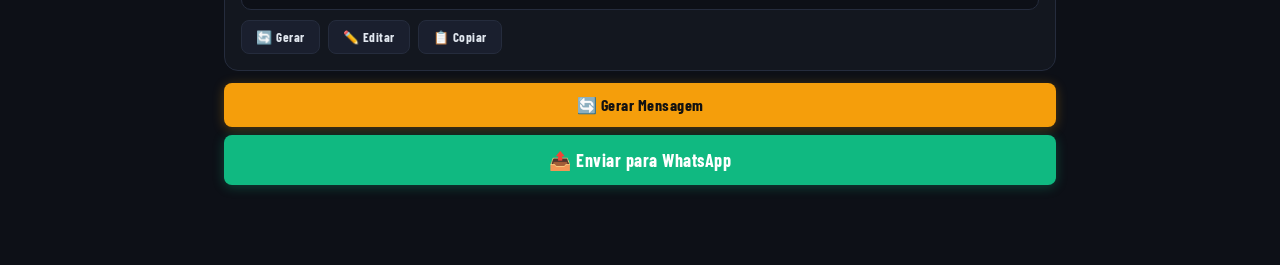
==== commit bcf13e2d: "Rename index-15.html to index.html" ====
--- a/index.html
+++ b/index.html
@@ -681,88 +681,92 @@
 ════════════════════════════════════════ -->
 <section class="tab" id="tab-ia">
 
-  <!-- HEADER -->
-  <div style="display:flex;justify-content:space-between;align-items:center;margin-bottom:4px;flex-wrap:wrap;gap:8px">
-    <div>
-      <div style="font-family:'Barlow Condensed',sans-serif;font-size:22px;font-weight:900;letter-spacing:1px">
-        🤖 IA <span style="color:var(--acc)">OPERACIONAL</span>
-      </div>
-      <div style="font-size:10px;color:var(--mut);text-transform:uppercase;letter-spacing:.5px">Enterprise · Fase 9</div>
-    </div>
-    <button class="btn btn-acc btn-sm" onclick="iaEngine.refresh()">↻ Atualizar</button>
-  </div>
-  <div id="ia-last-update" class="ia-last-update">—</div>
-
-  <!-- RESUMO EXECUTIVO -->
-  <div class="ia-section">
-    <div class="ia-section-title">📋 RESUMO DO TURNO</div>
-    <div id="ia-resumo"><div class="ia-empty">Carregando...</div></div>
-  </div>
+  <!-- HEADER IA ENTERPRISE (gerado pelo ia.js) -->
+  <div id="ia-header-enterprise"></div>
 
   <!-- SCORE OPERACIONAL -->
   <div class="ia-section">
     <div class="ia-section-title">🏆 SCORE OPERACIONAL</div>
     <div class="card" style="padding:14px">
-      <div id="ia-score-gauge"><div class="ia-empty">Carregando score...</div></div>
-    </div>
+      <div id="ia-score-gauge"></div>
+    </div>
+  </div>
+
+  <!-- INSIGHTS AUTÔNOMOS -->
+  <div class="ia-section">
+    <div class="ia-section-title">
+      💡 INSIGHTS AUTÔNOMOS
+      <span style="margin-left:auto;display:flex;align-items:center;gap:4px">
+        <span style="width:5px;height:5px;border-radius:50%;background:#10b981;animation:ia-pulse 1.5s infinite"></span>
+        <span style="font-size:9px;color:#10b981;font-weight:700">IA ATIVA</span>
+      </span>
+    </div>
+    <div id="ia-insights"></div>
   </div>
 
   <!-- ALERTAS -->
   <div class="ia-section">
     <div class="ia-section-title">
-      🚨 ALERTAS ATIVOS
-      <span id="ia-badge" style="display:none;background:var(--red);color:#fff;font-size:.65rem;padding:.1rem .35rem;border-radius:10px;font-weight:700"></span>
-    </div>
-    <div id="ia-alertas"><div class="ia-empty">Verificando alertas...</div></div>
-  </div>
-
-  <!-- INSIGHTS -->
+      🚨 ALERTAS INTELIGENTES
+      <span id="ia-badge" style="display:none;background:var(--red);color:#fff;font-size:.65rem;padding:.1rem .35rem;border-radius:10px;font-weight:700;margin-left:4px"></span>
+    </div>
+    <div id="ia-alertas"></div>
+  </div>
+
+  <!-- GARGALOS E PREVISÕES -->
   <div class="ia-section">
-    <div class="ia-section-title">💡 INSIGHTS INTELIGENTES</div>
-    <div id="ia-insights"><div class="ia-empty">Gerando insights...</div></div>
-  </div>
-
-  <!-- GARGALOS -->
+    <div class="ia-section-title">🔍 GARGALOS E PREVISÕES IA</div>
+    <div id="ia-gargalos"></div>
+  </div>
+
+  <!-- FEED OPERACIONAL -->
   <div class="ia-section">
-    <div class="ia-section-title">🔍 GARGALOS DETECTADOS</div>
-    <div id="ia-gargalos"><div class="ia-empty">Analisando gargalos...</div></div>
-  </div>
-
-  <!-- TENDÊNCIAS -->
-  <div class="ia-section">
-    <div class="ia-section-title">📈 TENDÊNCIA HISTÓRICA</div>
-    <div class="card" style="padding:14px">
-      <div id="ia-tendencias-chart"><div class="ia-empty">Sem dados históricos suficientes</div></div>
+    <div class="ia-section-title">
+      📡 FEED OPERACIONAL AO VIVO
+      <span style="margin-left:auto;display:flex;align-items:center;gap:4px">
+        <span style="width:5px;height:5px;border-radius:50%;background:#10b981;animation:ia-pulse 1.5s infinite"></span>
+        <span style="font-size:9px;color:#10b981;font-weight:700">LIVE</span>
+      </span>
+    </div>
+    <div class="card" style="padding:12px">
+      <div id="ia-feed-operacional"></div>
     </div>
   </div>
 
   <!-- RANKINGS -->
   <div class="ia-section">
     <div class="ia-section-title">🥇 RANKING DE EQUIPES</div>
-    <div class="card" style="padding:12px">
-      <div id="ia-rank-equipes"><div class="ia-empty">—</div></div>
-    </div>
+    <div id="ia-rank-equipes"></div>
   </div>
 
   <div class="ia-section">
     <div class="ia-section-title">🏭 RANKING DE DOCAS</div>
     <div class="card" style="padding:12px">
-      <div id="ia-rank-docas"><div class="ia-empty">—</div></div>
+      <div id="ia-rank-docas"></div>
     </div>
   </div>
 
   <div class="ia-section">
     <div class="ia-section-title">🚛 RANKING DE TRANSPORTADORAS</div>
     <div class="card" style="padding:12px">
-      <div id="ia-rank-transportadoras"><div class="ia-empty">—</div></div>
+      <div id="ia-rank-transportadoras"></div>
     </div>
   </div>
 
   <div class="ia-section" style="padding-bottom:40px">
     <div class="ia-section-title">🌙 RANKING POR TURNO</div>
     <div class="card" style="padding:12px">
-      <div id="ia-rank-turnos"><div class="ia-empty">—</div></div>
-    </div>
+      <div id="ia-rank-turnos"></div>
+    </div>
+  </div>
+
+  <!-- IDs legados mantidos para compatibilidade -->
+  <div style="display:none">
+    <div id="ia-resumo"></div>
+    <div id="ia-tendencias-chart"></div>
+    <div id="ia-rank-equipes-legacy"></div>
+    <div id="ia-status-card"><div id="ia-status"></div></div>
+    <div id="ia-full-response"><div id="ia-detail"></div></div>
   </div>
 
 </section>
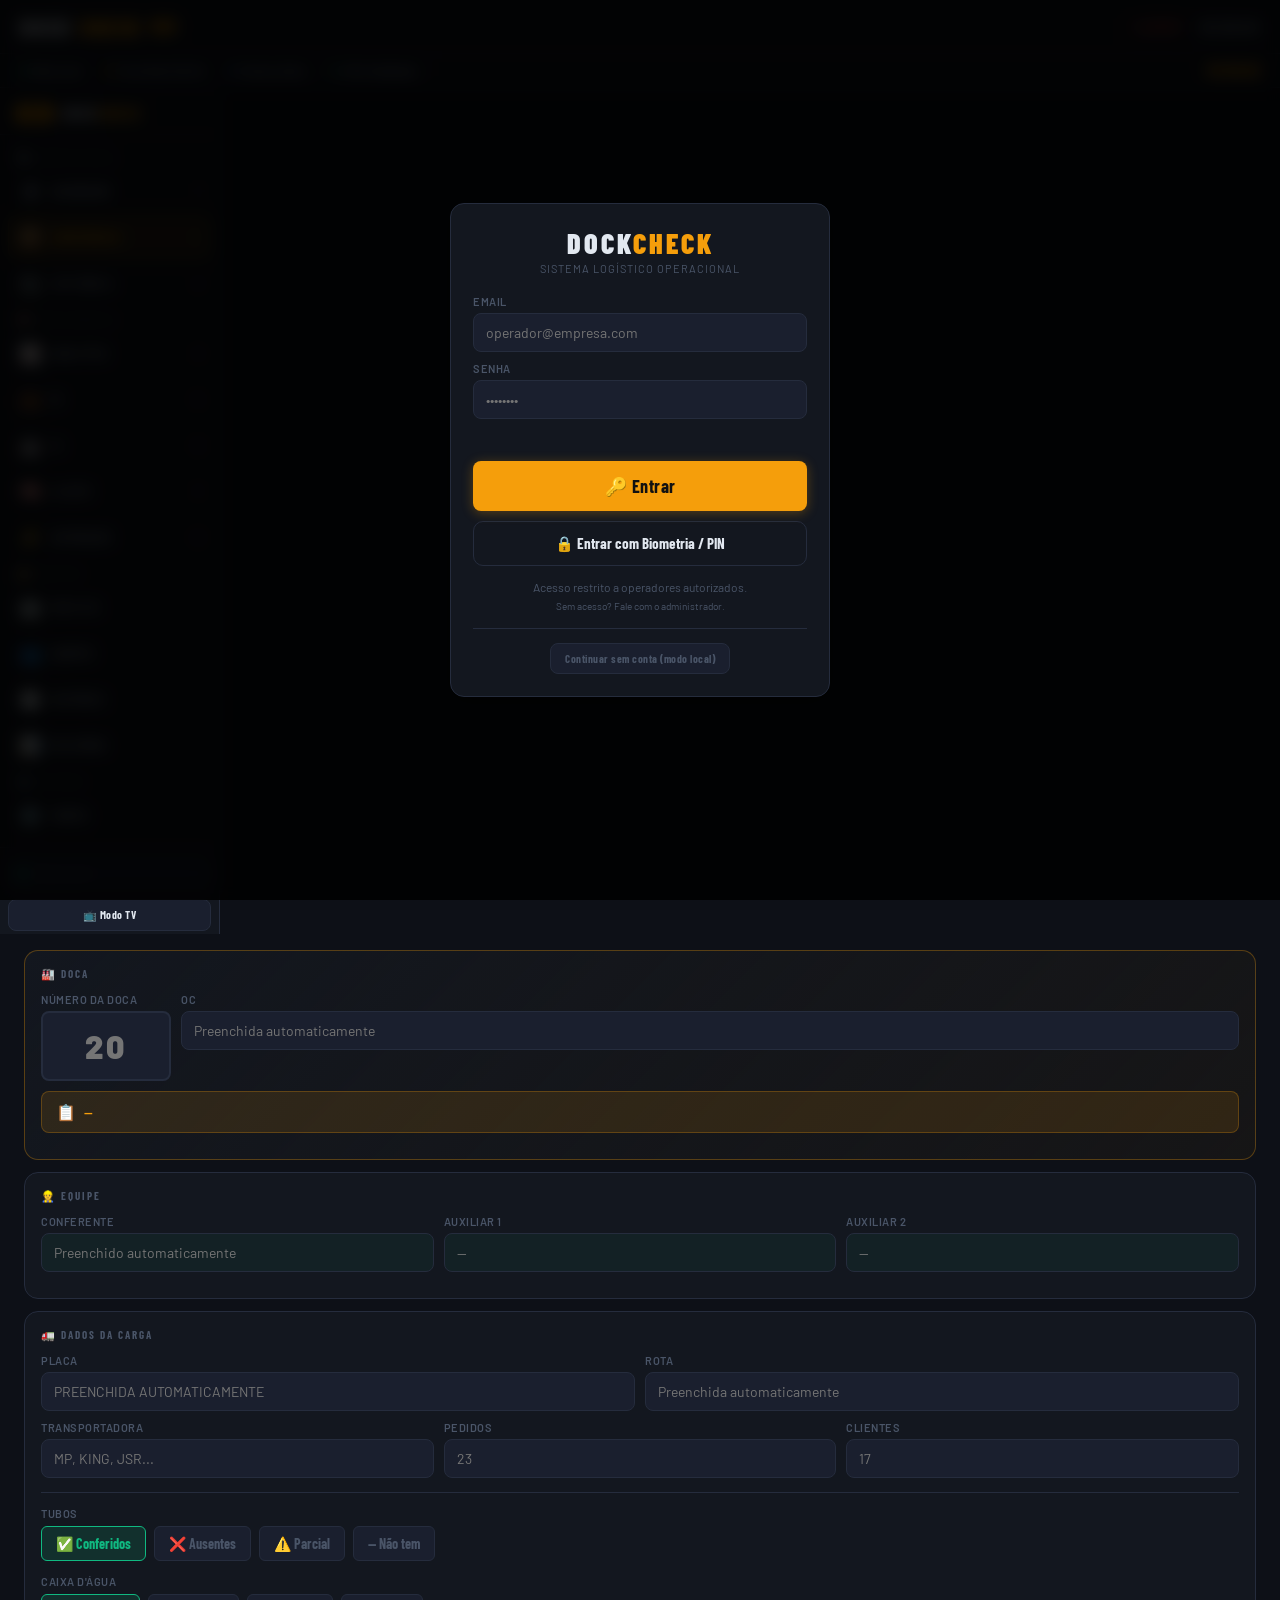
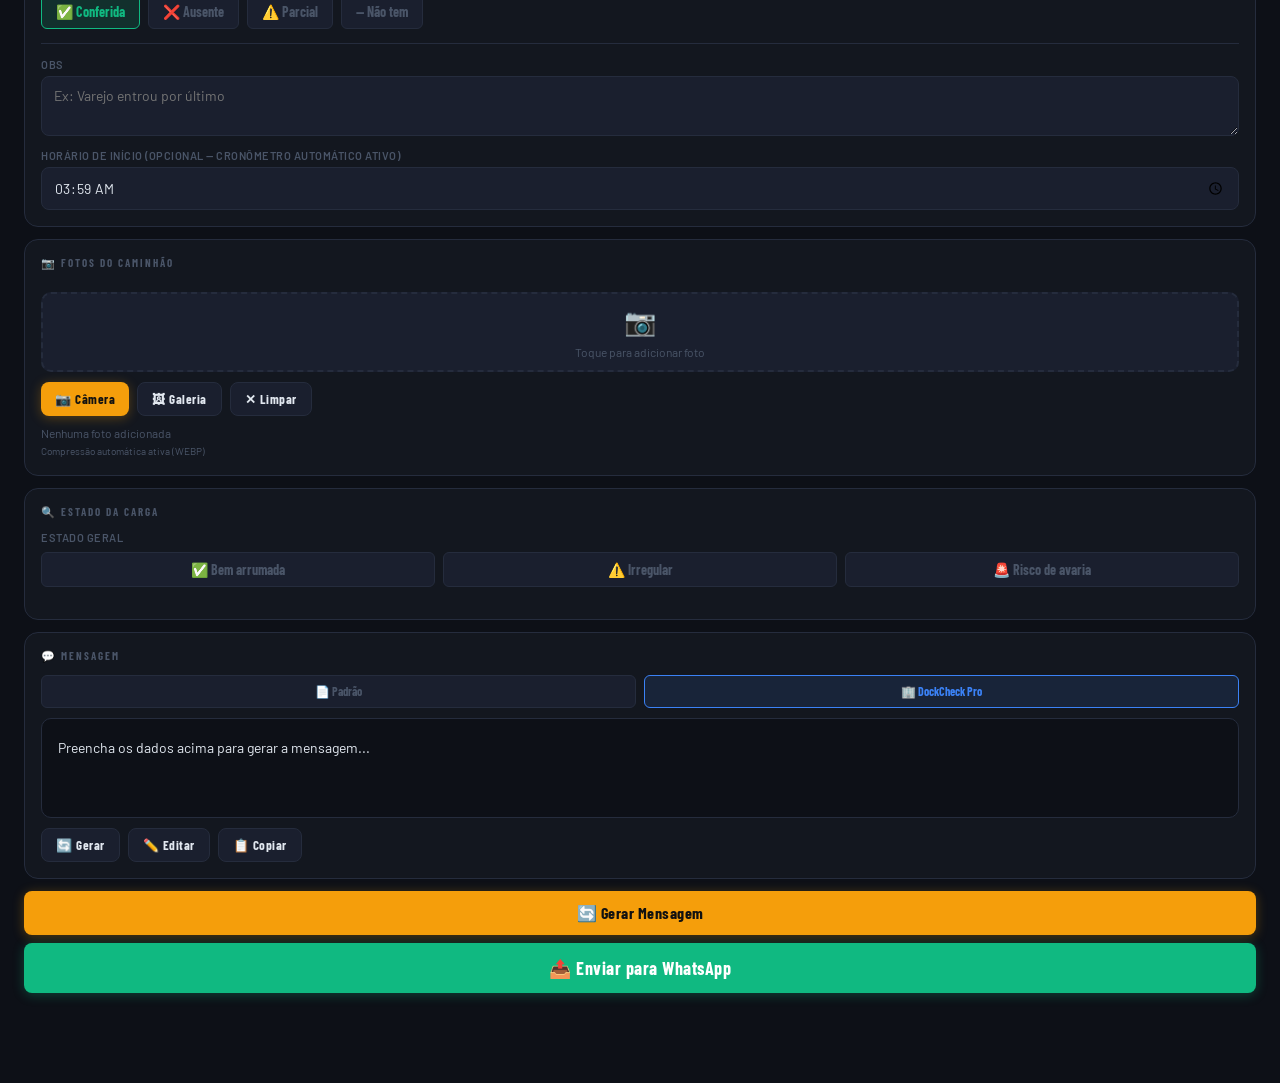
==== commit 8c9b2796: "Rename index-20.html to index.html" ====
--- a/index.html
+++ b/index.html
@@ -20,6 +20,7 @@
 <link rel="stylesheet" href="https://fonts.googleapis.com/css2?family=Barlow+Condensed:wght@400;600;700;800;900&family=Barlow:wght@400;500;600&display=swap">
 <link rel="stylesheet" href="style.css">
 <link rel="stylesheet" href="mobile.css">
+<link rel="stylesheet" href="desktop.css">
 <!-- Socket.IO client para conexão realtime com Railway -->
 <script src="https://cdn.socket.io/4.7.5/socket.io.min.js"></script>
 </head>
@@ -1322,6 +1323,7 @@
 <script src="mobile.js"></script>
 <script src="automacao.js"></script>
 <script src="ia-autonoma.js"></script>
+<script src="desktop.js"></script>
 <script src="app.js"></script>
 
 </body>
--- a/desktop.css
+++ b/desktop.css
@@ -0,0 +1,886 @@
+/**
+ * desktop.css — DockCheck PRO · Fase 15
+ * Torre de Controle Logística Enterprise
+ *
+ * Breakpoints:
+ *   768px  — tablet: grid híbrido, analytics expandido
+ *   1024px — notebook: sidebar + conteúdo principal
+ *   1440px — desktop: painel completo widescreen
+ *   1920px — ultrawide: múltiplos painéis simultâneos
+ *
+ * Carregado APÓS style.css.
+ * NÃO modifica nenhuma classe existente — apenas adiciona
+ * comportamento responsivo via media queries e novas classes.
+ */
+
+/* ════════════════════════════════════════════════════════════
+   TOKENS DESKTOP
+════════════════════════════════════════════════════════════ */
+
+:root {
+  --sidebar-w:        220px;
+  --sidebar-w-xl:     240px;
+  --sidebar-w-collapsed: 56px;
+  --topbar-h:         54px;
+  --content-max:      1600px;
+  --panel-gap:        12px;
+  --glow-strong:      0 0 30px rgba(245,158,11,.25);
+  --glass:            rgba(19,23,31,.85);
+  --glass-border:     rgba(255,255,255,.05);
+}
+
+/* ════════════════════════════════════════════════════════════
+   TABLET — 768px+
+   Grid híbrido, KPIs em linha, analytics expandido
+════════════════════════════════════════════════════════════ */
+
+@media (min-width: 768px) {
+
+  /* Tab container sem max-width restrito */
+  .tab { max-width: 100%; padding: 16px 20px 60px; }
+
+  /* KPI grid 4 colunas no tablet */
+  .dh-kpi-grid {
+    grid-template-columns: repeat(4, 1fr) !important;
+    gap: 10px;
+  }
+
+  /* Mini strip 4+ colunas */
+  .dh-mini-strip { grid-template-columns: repeat(4, 1fr); }
+
+  /* Dashboard: mapa + feed lado a lado */
+  .dh-lower-grid {
+    display: grid;
+    grid-template-columns: 1fr 340px;
+    gap: var(--panel-gap);
+    align-items: start;
+  }
+
+  /* Analytics: charts lado a lado */
+  .an-charts-duo {
+    grid-template-columns: 1fr 1fr;
+    gap: 10px;
+  }
+
+  /* Analytics KPI grid 4 colunas */
+  .an-kpi-grid {
+    grid-template-columns: repeat(4, 1fr) !important;
+  }
+
+  /* Rankings lado a lado */
+  .an-rankings-grid {
+    grid-template-columns: 1fr 1fr;
+    gap: 10px;
+  }
+
+  /* Duo wrap lado a lado */
+  .an-duo-wrap {
+    grid-template-columns: 1fr 1fr;
+    gap: 10px;
+  }
+
+  /* BI: grid 2 colunas */
+  .bi-grid-2 {
+    display: grid;
+    grid-template-columns: 1fr 1fr;
+    gap: 10px;
+  }
+
+  /* Docas grid tablet */
+  .dh-mapa-docas {
+    display: grid !important;
+    grid-template-columns: repeat(4, 1fr) !important;
+    gap: 8px;
+  }
+
+  /* Form conferência: 2 colunas */
+  .conf-grid-tablet {
+    display: grid;
+    grid-template-columns: 1fr 1fr;
+    gap: 10px;
+  }
+}
+
+/* ════════════════════════════════════════════════════════════
+   NOTEBOOK — 1024px+
+   Sidebar fixa + layout principal com conteúdo expandido
+════════════════════════════════════════════════════════════ */
+
+@media (min-width: 1024px) {
+
+  /* ── Ocultar bottom nav mobile ── */
+  .mobile-nav-bottom { display: none !important; }
+
+  /* ── Layout raiz com sidebar ── */
+  body { display: flex; flex-direction: column; }
+
+  #app-root {
+    display: flex;
+    flex: 1;
+    min-height: 0;
+  }
+
+  /* ── SIDEBAR ── */
+  .dc-sidebar {
+    display: flex !important;
+    flex-direction: column;
+    width: var(--sidebar-w);
+    flex-shrink: 0;
+    background: var(--surf);
+    border-right: 1px solid var(--bord);
+    height: calc(100vh - var(--topbar-h));
+    position: sticky;
+    top: var(--topbar-h);
+    overflow-y: auto;
+    overflow-x: hidden;
+    scrollbar-width: thin;
+    scrollbar-color: var(--bord) transparent;
+    z-index: 50;
+    transition: width .25s ease;
+  }
+
+  .dc-sidebar::-webkit-scrollbar { width: 4px; }
+  .dc-sidebar::-webkit-scrollbar-track { background: transparent; }
+  .dc-sidebar::-webkit-scrollbar-thumb { background: var(--bord); border-radius: 2px; }
+
+  /* ── Sidebar Logo ── */
+  .dc-sidebar-logo {
+    padding: 16px 14px 12px;
+    border-bottom: 1px solid var(--bord);
+    display: flex;
+    align-items: center;
+    gap: 10px;
+  }
+
+  .dc-sidebar-logo-txt {
+    font-family: 'Barlow Condensed', sans-serif;
+    font-size: 15px;
+    font-weight: 900;
+    letter-spacing: 1.5px;
+    color: var(--txt);
+  }
+
+  .dc-sidebar-logo-txt em {
+    color: var(--acc);
+    font-style: normal;
+  }
+
+  /* ── Sidebar Nav Items ── */
+  .dc-sidebar-nav {
+    padding: 10px 8px;
+    flex: 1;
+    display: flex;
+    flex-direction: column;
+    gap: 2px;
+  }
+
+  .dc-sidebar-item {
+    display: flex;
+    align-items: center;
+    gap: 10px;
+    padding: 10px 10px;
+    border-radius: 8px;
+    cursor: pointer;
+    transition: all .15s;
+    border: 1px solid transparent;
+    text-decoration: none;
+    color: var(--txt2);
+    font-family: 'Barlow Condensed', sans-serif;
+    font-size: 13px;
+    font-weight: 700;
+    letter-spacing: .5px;
+    text-transform: uppercase;
+    white-space: nowrap;
+    overflow: hidden;
+  }
+
+  .dc-sidebar-item:hover {
+    background: var(--surf2);
+    color: var(--txt);
+    border-color: var(--bord);
+  }
+
+  .dc-sidebar-item.on {
+    background: var(--acc-dim);
+    border-color: rgba(245,158,11,.25);
+    color: var(--acc);
+  }
+
+  .dc-sidebar-item.on .dc-sidebar-icon {
+    filter: drop-shadow(0 0 6px rgba(245,158,11,.6));
+  }
+
+  .dc-sidebar-icon {
+    font-size: 18px;
+    flex-shrink: 0;
+    width: 22px;
+    text-align: center;
+  }
+
+  .dc-sidebar-label { flex: 1; }
+
+  .dc-sidebar-badge {
+    font-size: 10px;
+    font-weight: 800;
+    padding: 1px 6px;
+    border-radius: 10px;
+    background: var(--red);
+    color: #fff;
+    flex-shrink: 0;
+  }
+
+  /* ── Sidebar Grupo ── */
+  .dc-sidebar-group {
+    padding: 8px 10px 4px;
+    font-size: 9px;
+    font-weight: 800;
+    letter-spacing: 1.5px;
+    color: var(--mut);
+    text-transform: uppercase;
+  }
+
+  /* ── Sidebar Footer ── */
+  .dc-sidebar-footer {
+    padding: 10px 8px;
+    border-top: 1px solid var(--bord);
+  }
+
+  .dc-sidebar-status {
+    display: flex;
+    align-items: center;
+    gap: 8px;
+    padding: 8px 10px;
+    font-size: 11px;
+    color: var(--mut);
+    border-radius: 8px;
+    background: var(--surf2);
+    border: 1px solid var(--bord);
+  }
+
+  .dc-sidebar-status-dot {
+    width: 7px;
+    height: 7px;
+    border-radius: 50%;
+    background: var(--grn);
+    box-shadow: 0 0 6px rgba(16,185,129,.6);
+    flex-shrink: 0;
+    animation: blink 2s ease-in-out infinite;
+  }
+
+  /* ── Conteúdo principal ── */
+  #app-content {
+    flex: 1;
+    min-width: 0;
+    overflow-y: auto;
+    overflow-x: hidden;
+  }
+
+  /* Nav horizontal — ocultar no desktop (sidebar assume) */
+  .nav { display: none; }
+
+  /* Tab container expandido */
+  .tab {
+    max-width: var(--content-max);
+    margin: 0 auto;
+    padding: 16px 24px 60px;
+  }
+
+  /* ── Dashboard: layout 3 colunas ── */
+  .dh-command-center {
+    display: grid;
+    grid-template-columns: 1fr 1fr 1fr;
+    gap: var(--panel-gap);
+    margin-bottom: var(--panel-gap);
+  }
+
+  /* KPI grid 4 colunas desktop */
+  .dh-kpi-grid {
+    grid-template-columns: repeat(4, 1fr) !important;
+    gap: var(--panel-gap);
+    margin-bottom: var(--panel-gap);
+  }
+
+  /* Dashboard: mapa + feed + alertas */
+  .dh-lower-grid {
+    display: grid;
+    grid-template-columns: 1fr 320px;
+    gap: var(--panel-gap);
+    align-items: start;
+  }
+
+  /* Mapa docas grid */
+  .dh-mapa-docas {
+    display: grid !important;
+    grid-template-columns: repeat(5, 1fr) !important;
+    gap: 8px;
+  }
+
+  /* Analytics: 3 colunas */
+  .an-charts-trio {
+    display: grid;
+    grid-template-columns: 1fr 1fr 1fr;
+    gap: var(--panel-gap);
+  }
+
+  /* Analytics KPIs 6 colunas */
+  .an-kpi-grid {
+    grid-template-columns: repeat(6, 1fr) !important;
+  }
+
+  /* Topbar ajustada para desktop */
+  .topbar {
+    padding: 0 20px;
+    height: var(--topbar-h);
+  }
+
+  /* Live strip mais compacta */
+  .live-strip { padding: 6px 20px; }
+
+  /* Ocultar nav horizontal */
+  .nav { display: none !important; }
+}
+
+/* ════════════════════════════════════════════════════════════
+   DESKTOP — 1440px+
+   Painel completo, múltiplas colunas simultâneas
+════════════════════════════════════════════════════════════ */
+
+@media (min-width: 1440px) {
+
+  .dc-sidebar { width: var(--sidebar-w-xl); }
+
+  /* KPI grid 4 colunas maiores */
+  .dh-kpi-grid { gap: 14px; }
+
+  .dh-kpi-num {
+    font-size: 52px !important;
+  }
+
+  /* Dashboard: 3 painéis simultâneos */
+  .dh-triple-grid {
+    display: grid;
+    grid-template-columns: 1fr 1fr 1fr;
+    gap: var(--panel-gap);
+  }
+
+  /* Mapa docas maior */
+  .dh-mapa-docas {
+    grid-template-columns: repeat(6, 1fr) !important;
+  }
+
+  .dh-mapa-doca {
+    padding: 14px 10px !important;
+  }
+
+  .dh-mapa-num {
+    font-size: 26px !important;
+  }
+
+  /* Analytics: duo 2+1 layout */
+  .an-charts-main {
+    display: grid;
+    grid-template-columns: 2fr 1fr;
+    gap: var(--panel-gap);
+  }
+
+  /* BI grid 3 colunas */
+  .bi-grid-3 {
+    display: grid;
+    grid-template-columns: 1fr 1fr 1fr;
+    gap: var(--panel-gap);
+  }
+
+  /* Feed operacional sempre visível */
+  .dh-feed {
+    max-height: 600px !important;
+  }
+
+  /* Alertas em coluna lateral */
+  .dh-alertas-col {
+    position: sticky;
+    top: calc(var(--topbar-h) + 16px);
+  }
+
+  /* KPI cards com números maiores */
+  .an-kpi-card .an-kpi-val {
+    font-size: 32px !important;
+  }
+}
+
+/* ════════════════════════════════════════════════════════════
+   ULTRAWIDE — 1920px+
+   Múltiplos painéis, densidade máxima
+════════════════════════════════════════════════════════════ */
+
+@media (min-width: 1920px) {
+
+  .dc-sidebar { width: 260px; }
+
+  .tab { padding: 20px 32px 60px; }
+
+  /* 5 painéis KPI */
+  .dh-kpi-grid {
+    grid-template-columns: repeat(5, 1fr) !important;
+    gap: 16px;
+  }
+
+  /* Mapa de docas 8 colunas */
+  .dh-mapa-docas {
+    grid-template-columns: repeat(8, 1fr) !important;
+  }
+
+  /* Dashboard: 4 colunas */
+  .dh-quad-grid {
+    display: grid;
+    grid-template-columns: 1fr 1fr 1fr 1fr;
+    gap: var(--panel-gap);
+  }
+
+  /* Analytics: 3 colunas completas */
+  .an-charts-duo {
+    grid-template-columns: 1fr 1fr 1fr !important;
+  }
+
+  /* KPI analytics 8 colunas */
+  .an-kpi-grid {
+    grid-template-columns: repeat(8, 1fr) !important;
+  }
+
+  /* Feed expandido */
+  .dh-feed {
+    max-height: 800px !important;
+  }
+}
+
+/* ════════════════════════════════════════════════════════════
+   MODO TV — classe aplicada via JS (tv-mode)
+   Ativado pelo botão TV no dashboard
+════════════════════════════════════════════════════════════ */
+
+body.tv-mode {
+  font-size: 18px;
+  cursor: none;
+}
+
+body.tv-mode .topbar {
+  padding: 0 32px;
+  height: 60px;
+}
+
+body.tv-mode .logo {
+  font-size: 28px;
+}
+
+body.tv-mode .dc-sidebar { display: none !important; }
+
+body.tv-mode #app-content {
+  width: 100%;
+}
+
+body.tv-mode .tab {
+  max-width: 100%;
+  padding: 20px 32px;
+}
+
+/* KPIs gigantes no TV */
+body.tv-mode .dh-kpi-num {
+  font-size: 72px !important;
+}
+
+body.tv-mode .dh-kpi {
+  padding: 20px !important;
+}
+
+body.tv-mode .dh-kpi-grid {
+  grid-template-columns: repeat(4, 1fr) !important;
+  gap: 16px;
+}
+
+body.tv-mode .dh-kpi-label {
+  font-size: 13px !important;
+  letter-spacing: 1px;
+}
+
+/* Mapa docas TV */
+body.tv-mode .dh-mapa-docas {
+  grid-template-columns: repeat(6, 1fr) !important;
+  gap: 12px;
+}
+
+body.tv-mode .dh-mapa-doca {
+  padding: 20px 12px !important;
+  border-radius: 14px !important;
+}
+
+body.tv-mode .dh-mapa-num {
+  font-size: 36px !important;
+}
+
+/* Alertas em destaque TV */
+body.tv-mode .dh-alerta {
+  padding: 16px 18px;
+  font-size: 16px;
+}
+
+body.tv-mode .dh-alerta-time {
+  font-size: 32px !important;
+}
+
+/* Feed TV */
+body.tv-mode .dh-feed-item {
+  padding: 14px 16px;
+  font-size: 14px;
+}
+
+/* Ocultar elementos não essenciais no TV */
+body.tv-mode .nav,
+body.tv-mode .live-strip,
+body.tv-mode #tab-conferencia,
+body.tv-mode #tab-ocr,
+body.tv-mode #tab-equipes,
+body.tv-mode #tab-historico,
+body.tv-mode #tab-relatorio,
+body.tv-mode #tab-config {
+  display: none !important;
+}
+
+/* Rotação automática de painéis no TV */
+body.tv-mode .tv-panel {
+  animation: tv-rotate 30s linear infinite;
+}
+
+/* Ticker operacional no TV */
+.tv-ticker {
+  display: none;
+  position: fixed;
+  bottom: 0;
+  left: 0;
+  right: 0;
+  background: var(--surf);
+  border-top: 1px solid var(--bord);
+  padding: 8px 20px;
+  overflow: hidden;
+  z-index: 200;
+}
+
+body.tv-mode .tv-ticker { display: block; }
+
+.tv-ticker-inner {
+  display: flex;
+  gap: 40px;
+  animation: ticker-scroll 40s linear infinite;
+  white-space: nowrap;
+}
+
+.tv-ticker-item {
+  font-family: 'Barlow Condensed', sans-serif;
+  font-size: 14px;
+  font-weight: 700;
+  letter-spacing: .5px;
+  color: var(--txt2);
+  flex-shrink: 0;
+}
+
+.tv-ticker-item.alert { color: var(--red); }
+.tv-ticker-item.ok    { color: var(--grn); }
+.tv-ticker-item.warn  { color: var(--acc); }
+
+@keyframes ticker-scroll {
+  0%   { transform: translateX(0); }
+  100% { transform: translateX(-50%); }
+}
+
+/* ════════════════════════════════════════════════════════════
+   SIDEBAR — oculta por padrão (mobile)
+   JS adiciona .dc-sidebar--visible no desktop
+════════════════════════════════════════════════════════════ */
+
+.dc-sidebar { display: none; }
+
+/* ════════════════════════════════════════════════════════════
+   APP ROOT — wrapper flex para sidebar + conteúdo
+════════════════════════════════════════════════════════════ */
+
+#app-root {
+  display: block;
+  min-height: 0;
+}
+
+#app-content { width: 100%; }
+
+/* ════════════════════════════════════════════════════════════
+   WIDESCREEN PANELS — classes utilitárias
+════════════════════════════════════════════════════════════ */
+
+/* Painel flutuante lateral */
+.ws-panel {
+  background: var(--surf);
+  border: 1px solid var(--bord);
+  border-radius: var(--r2);
+  overflow: hidden;
+}
+
+.ws-panel-header {
+  display: flex;
+  align-items: center;
+  justify-content: space-between;
+  padding: 10px 14px;
+  border-bottom: 1px solid var(--bord);
+  background: var(--surf2);
+}
+
+.ws-panel-title {
+  font-family: 'Barlow Condensed', sans-serif;
+  font-size: 11px;
+  font-weight: 800;
+  letter-spacing: 1.5px;
+  text-transform: uppercase;
+  color: var(--mut);
+  display: flex;
+  align-items: center;
+  gap: 6px;
+}
+
+.ws-panel-body { padding: 12px; }
+
+/* ── Grid layouts utilitários ── */
+.ws-grid-2 { display: grid; grid-template-columns: 1fr 1fr; gap: var(--panel-gap); }
+.ws-grid-3 { display: grid; grid-template-columns: 1fr 1fr 1fr; gap: var(--panel-gap); }
+.ws-grid-4 { display: grid; grid-template-columns: repeat(4, 1fr); gap: var(--panel-gap); }
+.ws-grid-2-1 { display: grid; grid-template-columns: 2fr 1fr; gap: var(--panel-gap); }
+.ws-grid-1-2 { display: grid; grid-template-columns: 1fr 2fr; gap: var(--panel-gap); }
+.ws-grid-3-1 { display: grid; grid-template-columns: 3fr 1fr; gap: var(--panel-gap); }
+
+/* Mobile: empilha tudo */
+@media (max-width: 767px) {
+  .ws-grid-2, .ws-grid-3, .ws-grid-4,
+  .ws-grid-2-1, .ws-grid-1-2, .ws-grid-3-1 {
+    grid-template-columns: 1fr;
+  }
+}
+
+/* ════════════════════════════════════════════════════════════
+   COMMAND CENTER HEADER — Desktop
+   Barra de status superior no widescreen
+════════════════════════════════════════════════════════════ */
+
+.dc-command-bar {
+  display: none;
+  align-items: center;
+  gap: 12px;
+  padding: 8px 20px;
+  background: var(--surf);
+  border-bottom: 1px solid var(--bord);
+  font-size: 11px;
+  color: var(--txt2);
+}
+
+@media (min-width: 1024px) {
+  .dc-command-bar { display: flex; }
+}
+
+.dc-command-item {
+  display: flex;
+  align-items: center;
+  gap: 5px;
+  font-family: 'Barlow Condensed', sans-serif;
+  font-size: 11px;
+  font-weight: 700;
+  letter-spacing: .5px;
+}
+
+.dc-command-dot {
+  width: 6px;
+  height: 6px;
+  border-radius: 50%;
+  flex-shrink: 0;
+}
+
+.dc-command-sep {
+  width: 1px;
+  height: 14px;
+  background: var(--bord);
+  flex-shrink: 0;
+}
+
+.dc-command-clock {
+  margin-left: auto;
+  font-family: 'Barlow Condensed', sans-serif;
+  font-size: 14px;
+  font-weight: 900;
+  color: var(--acc);
+  letter-spacing: 1px;
+}
+
+/* ════════════════════════════════════════════════════════════
+   TOPBAR DESKTOP — ajustes para widescreen
+════════════════════════════════════════════════════════════ */
+
+@media (min-width: 1024px) {
+  .topbar-right { gap: 14px; }
+
+  /* Ocultar live strip no desktop (vai para sidebar) */
+  .live-strip { display: none; }
+
+  /* Topbar mais densa */
+  .topbar { padding: 0 20px; }
+}
+
+/* ════════════════════════════════════════════════════════════
+   ANALYTICS DESKTOP — painéis enterprise
+════════════════════════════════════════════════════════════ */
+
+@media (min-width: 1024px) {
+
+  /* Seção header */
+  .an-cmd-header { padding: 14px 20px 10px; }
+
+  /* Chart cards maiores */
+  .an-chart-card { min-height: 220px; }
+
+  /* Heatmap mais alto */
+  .an-chart-card--heatmap canvas { height: 240px !important; }
+
+  /* Rankings em grid 3 colunas */
+  .an-rankings-grid { grid-template-columns: 1fr 1fr 1fr; }
+
+  /* Duo wrap 3 colunas */
+  .an-duo-wrap { grid-template-columns: 1fr 1fr 1fr; }
+}
+
+/* ════════════════════════════════════════════════════════════
+   DASHBOARD DESKTOP — central operacional
+════════════════════════════════════════════════════════════ */
+
+@media (min-width: 1024px) {
+
+  /* Header do dashboard */
+  .dh-header { padding: 14px 20px 10px; }
+
+  /* KPI cards maiores */
+  .dh-kpi { padding: 18px 16px; }
+
+  /* Alertas em scroll */
+  #dash-alertas-wrap {
+    max-height: 400px;
+    overflow-y: auto;
+  }
+
+  /* Feed em scroll */
+  .dh-feed {
+    max-height: 500px;
+    overflow-y: auto;
+    scrollbar-width: thin;
+    scrollbar-color: var(--bord) transparent;
+  }
+
+  /* Mapa docas com hover mais rico */
+  .dh-mapa-doca:hover {
+    transform: translateY(-3px) !important;
+    box-shadow: 0 8px 24px rgba(0,0,0,.3) !important;
+  }
+}
+
+/* ════════════════════════════════════════════════════════════
+   SPARKLINE — mini gráfico inline nos KPIs
+════════════════════════════════════════════════════════════ */
+
+.sparkline-wrap {
+  display: flex;
+  align-items: flex-end;
+  gap: 2px;
+  height: 24px;
+  margin-top: 6px;
+}
+
+.sparkline-bar {
+  flex: 1;
+  border-radius: 2px 2px 0 0;
+  min-height: 3px;
+  transition: height .5s ease;
+  opacity: .7;
+}
+
+.sparkline-bar:hover { opacity: 1; }
+
+/* ════════════════════════════════════════════════════════════
+   SCROLL CUSTOM — desktop
+════════════════════════════════════════════════════════════ */
+
+@media (min-width: 1024px) {
+  * {
+    scrollbar-width: thin;
+    scrollbar-color: var(--bord2) transparent;
+  }
+
+  *::-webkit-scrollbar { width: 5px; height: 5px; }
+  *::-webkit-scrollbar-track { background: transparent; }
+  *::-webkit-scrollbar-thumb { background: var(--bord2); border-radius: 3px; }
+  *::-webkit-scrollbar-thumb:hover { background: var(--mut); }
+}
+
+/* ════════════════════════════════════════════════════════════
+   FOCUS E ACESSIBILIDADE DESKTOP
+════════════════════════════════════════════════════════════ */
+
+@media (min-width: 1024px) {
+  .dc-sidebar-item:focus-visible {
+    outline: 2px solid var(--acc);
+    outline-offset: 2px;
+  }
+
+  .ntab:focus-visible {
+    outline: 2px solid var(--acc);
+    outline-offset: -2px;
+  }
+}
+
+/* ════════════════════════════════════════════════════════════
+   TRANSIÇÕES DE PAINEL
+════════════════════════════════════════════════════════════ */
+
+.ws-panel,
+.dh-kpi,
+.an-chart-card,
+.an-kpi-card {
+  transition: transform .2s ease, box-shadow .2s ease, border-color .2s ease;
+}
+
+@media (min-width: 1024px) {
+  .ws-panel:hover {
+    box-shadow: 0 8px 32px rgba(0,0,0,.35);
+  }
+}
+
+/* ════════════════════════════════════════════════════════════
+   LIGHT MODE — ajustes desktop
+════════════════════════════════════════════════════════════ */
+
+[data-theme="light"] .dc-sidebar {
+  background: rgba(255,255,255,.95);
+  border-right-color: var(--bord);
+}
+
+[data-theme="light"] .dc-sidebar-item:hover {
+  background: var(--surf2);
+}
+
+[data-theme="light"] .dc-sidebar-item.on {
+  background: rgba(217,119,6,.08);
+}
+
+[data-theme="light"] .dc-command-bar {
+  background: rgba(255,255,255,.92);
+  border-bottom-color: var(--bord);
+}
+
+[data-theme="light"] .ws-panel {
+  background: var(--surf);
+  border-color: var(--bord);
+  box-shadow: 0 1px 4px rgba(0,0,0,.06);
+}
+
+[data-theme="light"] .tv-ticker {
+  background: var(--surf);
+  border-top-color: var(--bord);
+}
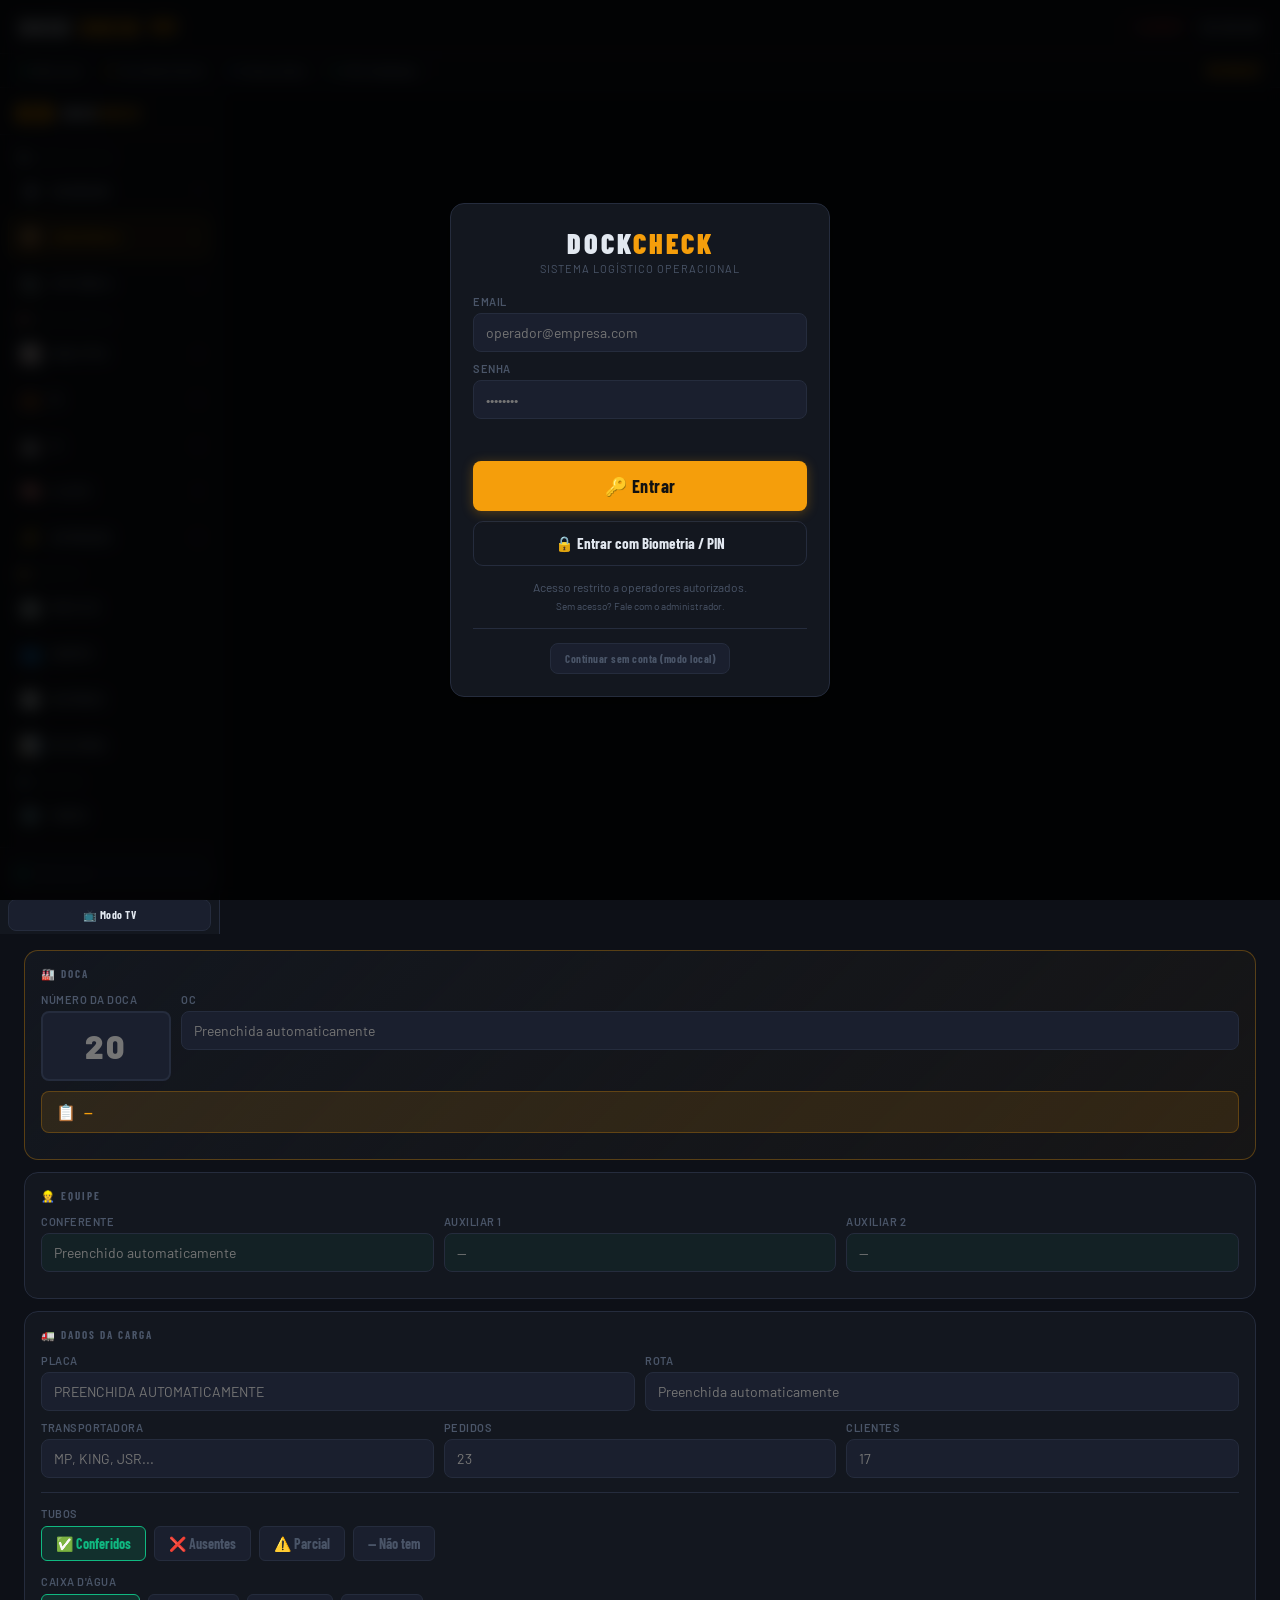
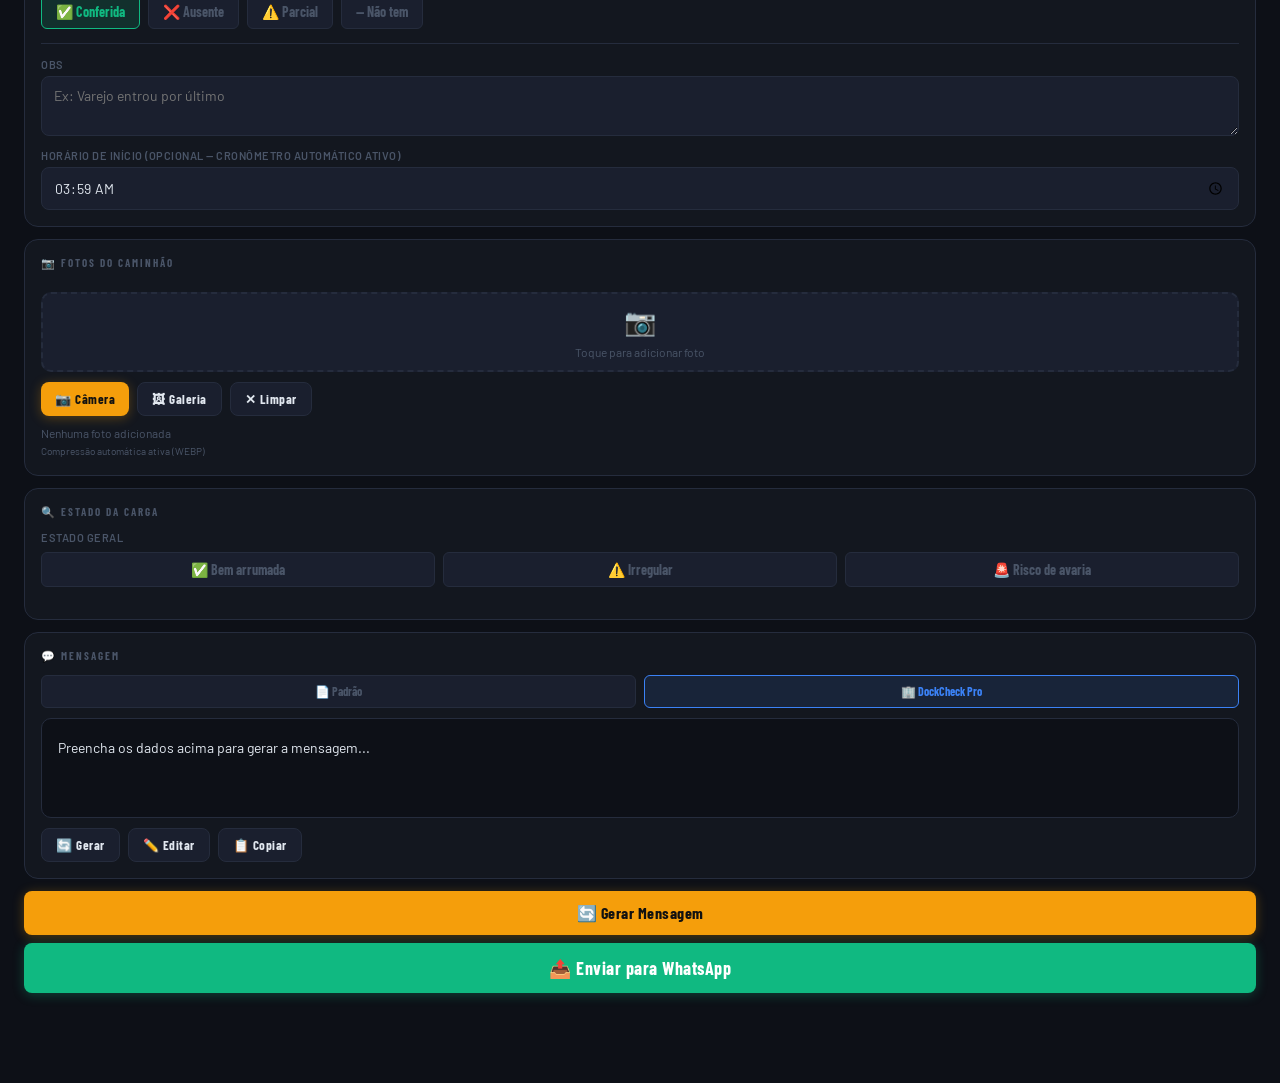
==== commit a660ac4d: "Rename inde.html to index.html" ====
--- a/index.html
+++ b/index.html
@@ -633,6 +633,12 @@
         <tbody id="rel-tbody-conf"></tbody>
       </table>
     </div>
+  </div>
+
+  <!-- PERFORMANCE AUXILIARES -->
+  <div class="card">
+    <div class="ctitle">🔧 Performance dos Auxiliares · Carros Carregados</div>
+    <div id="rel-auxiliares"></div>
   </div>
 
   <!-- RANKING TRANSPORTADORAS -->
